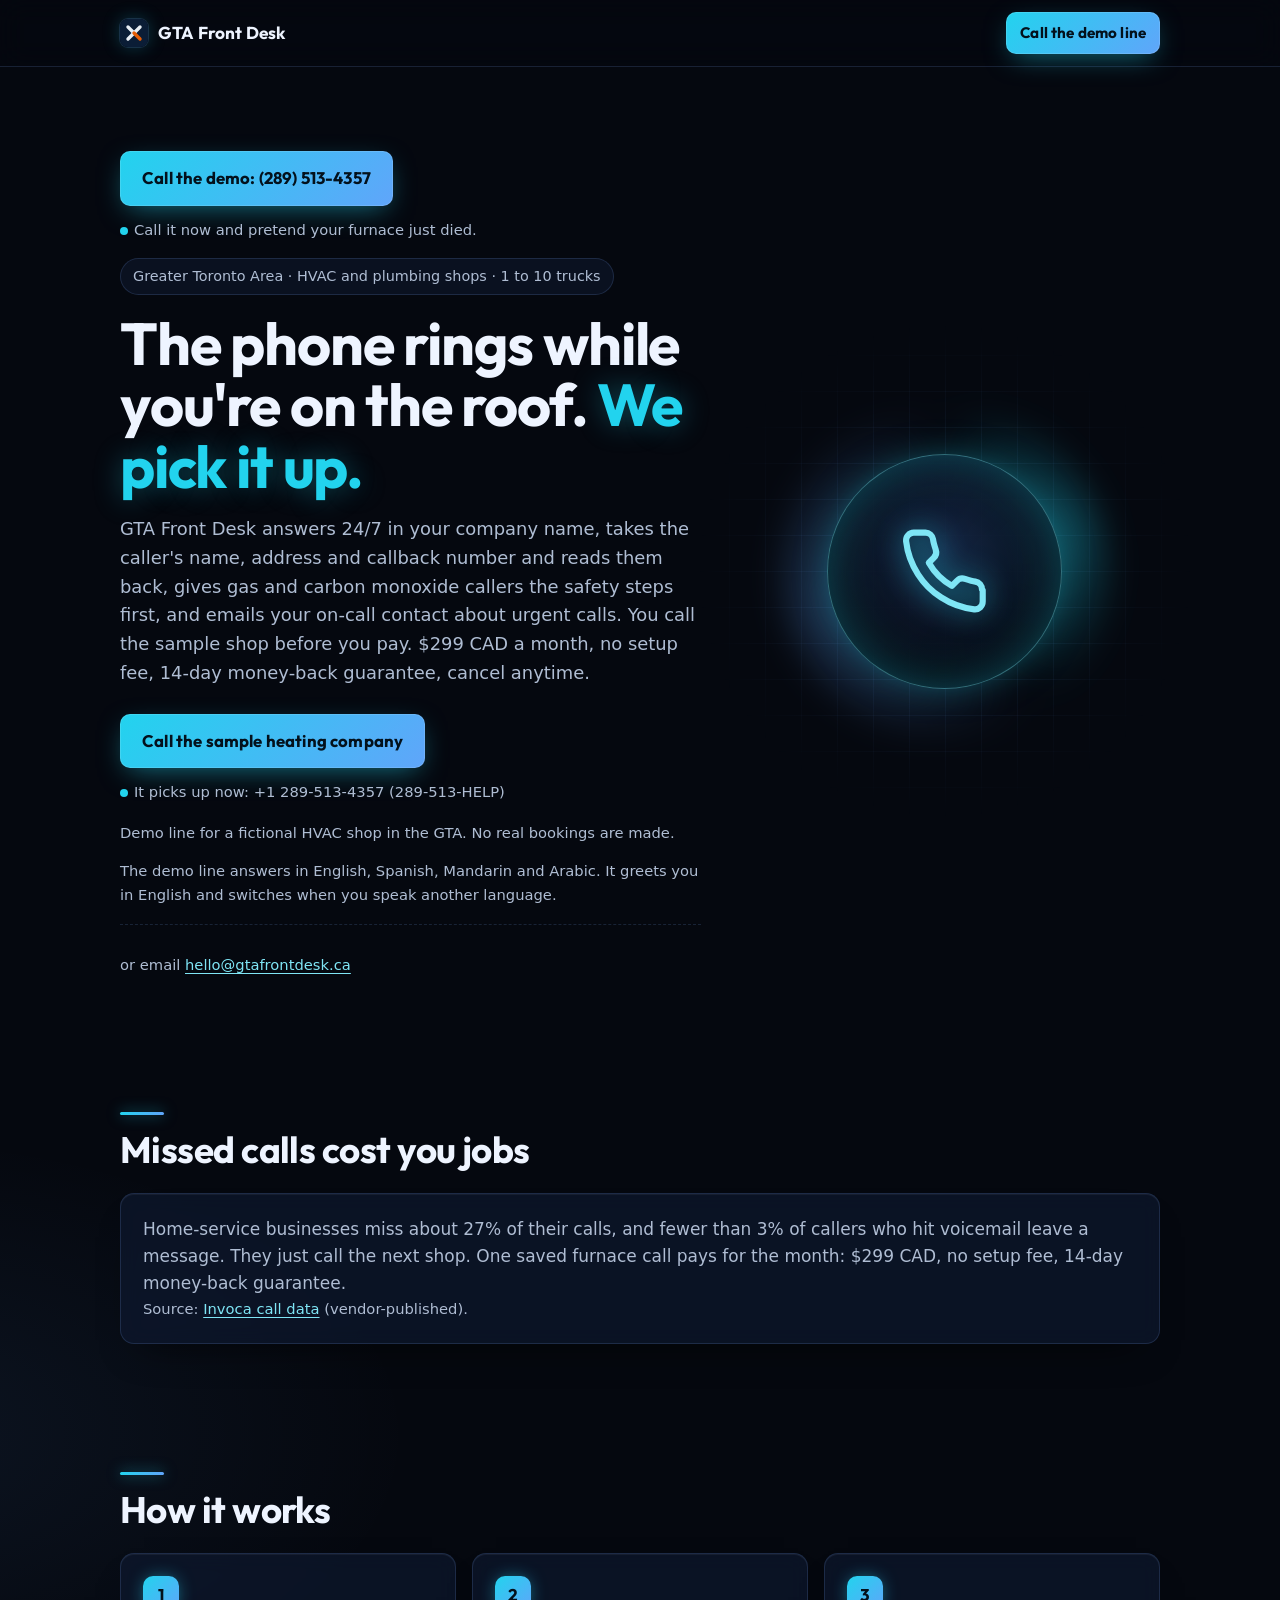
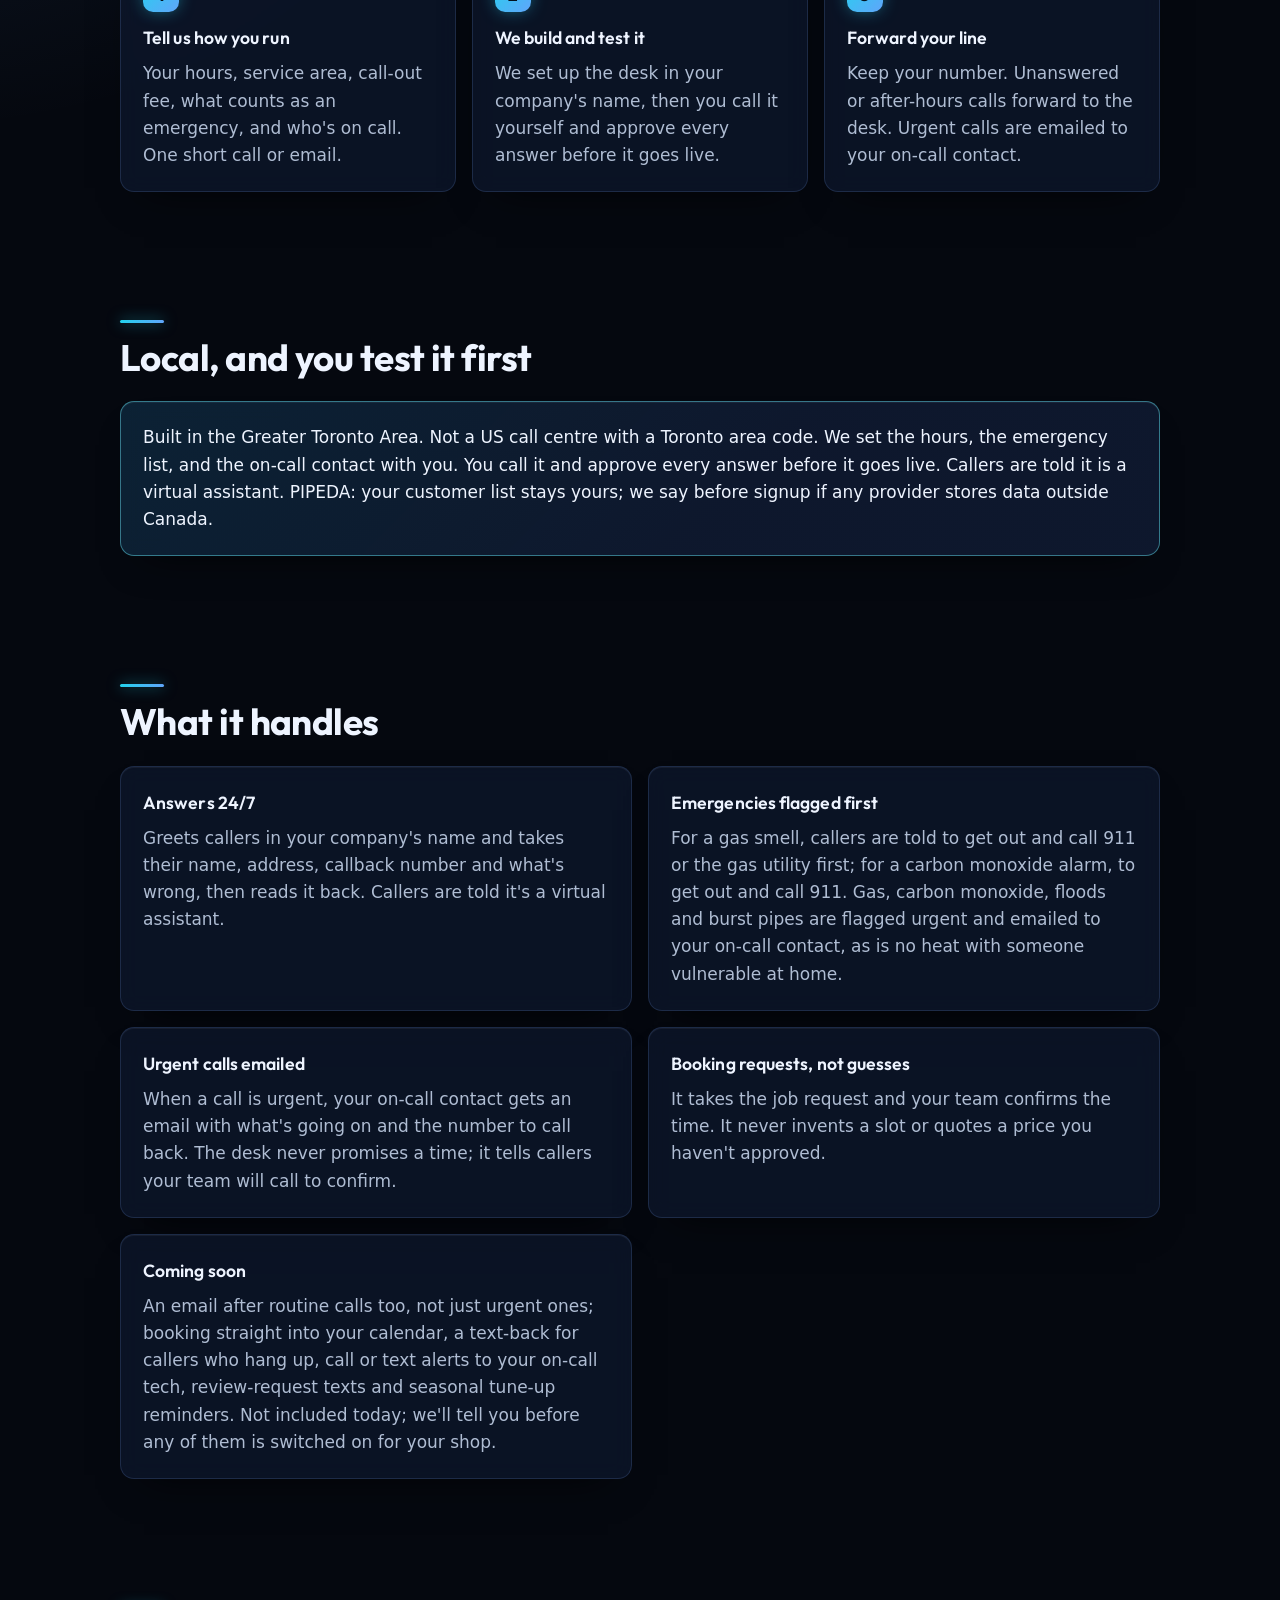
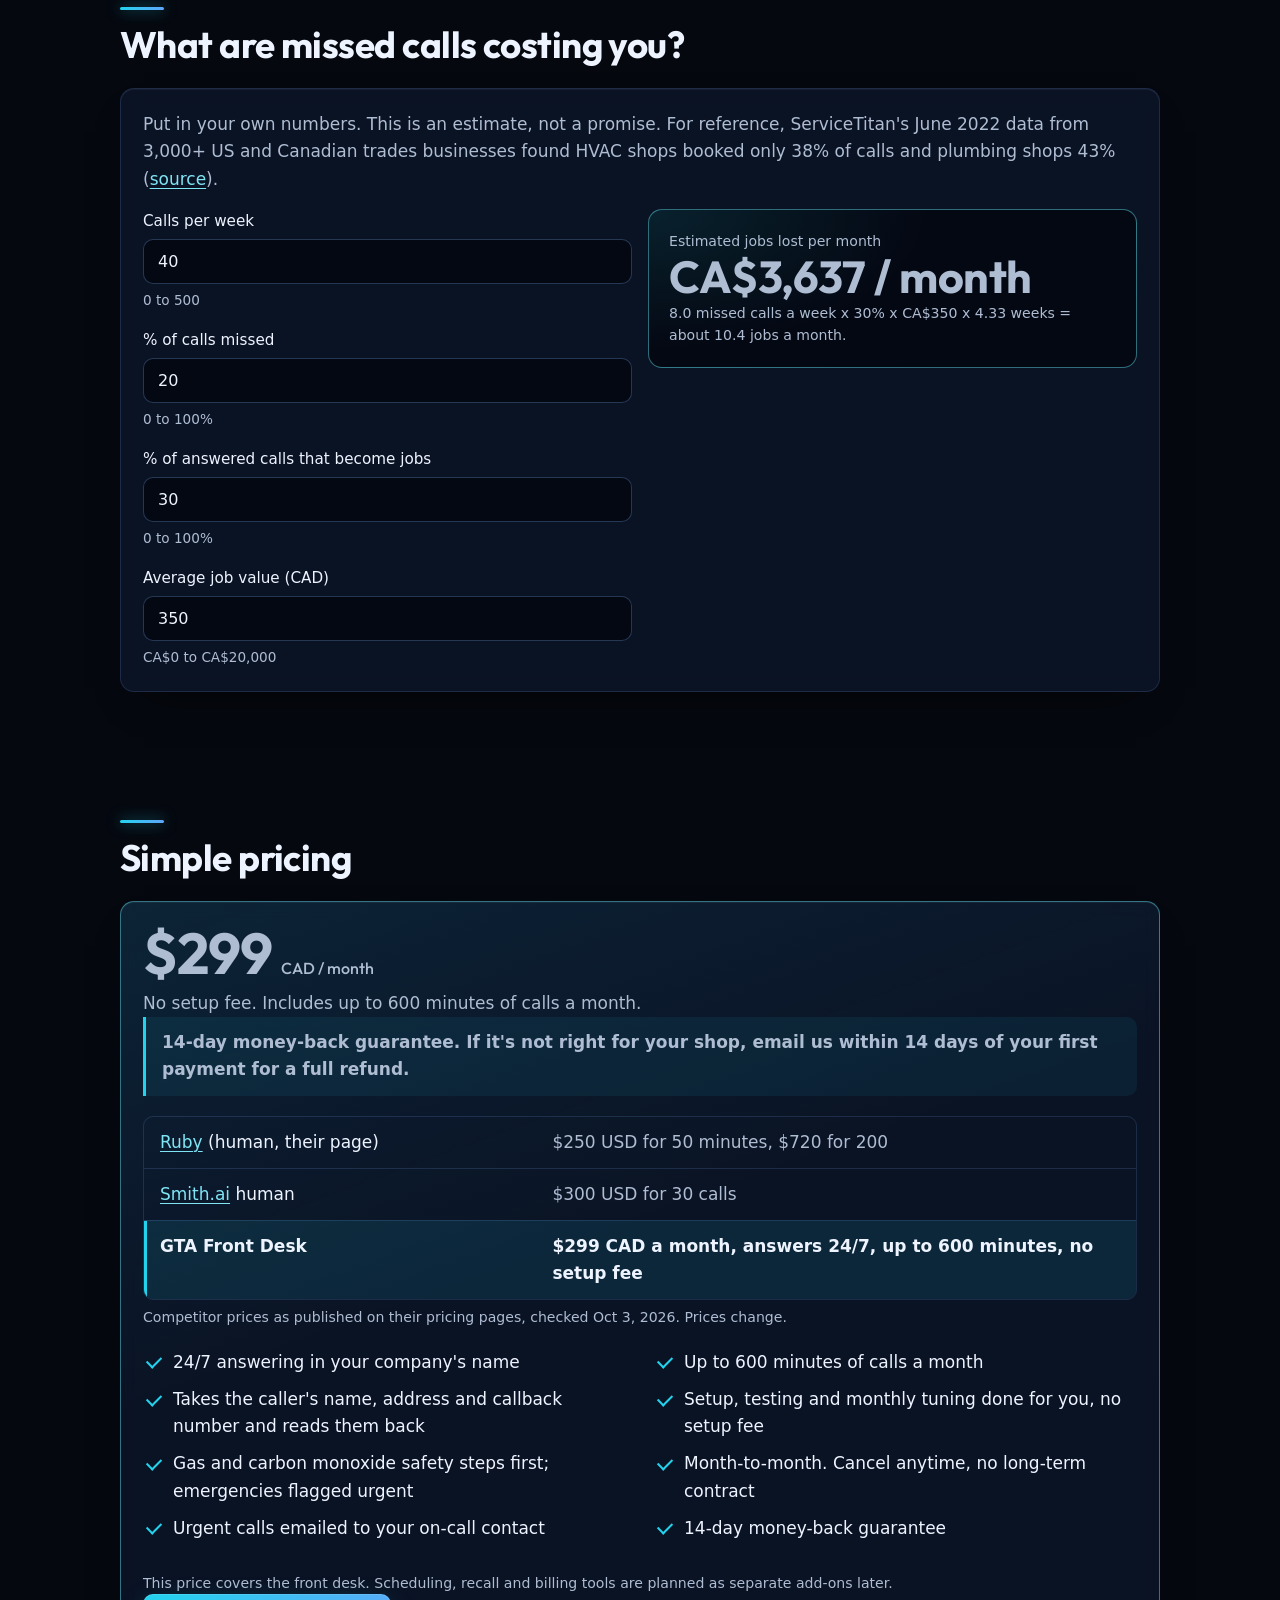
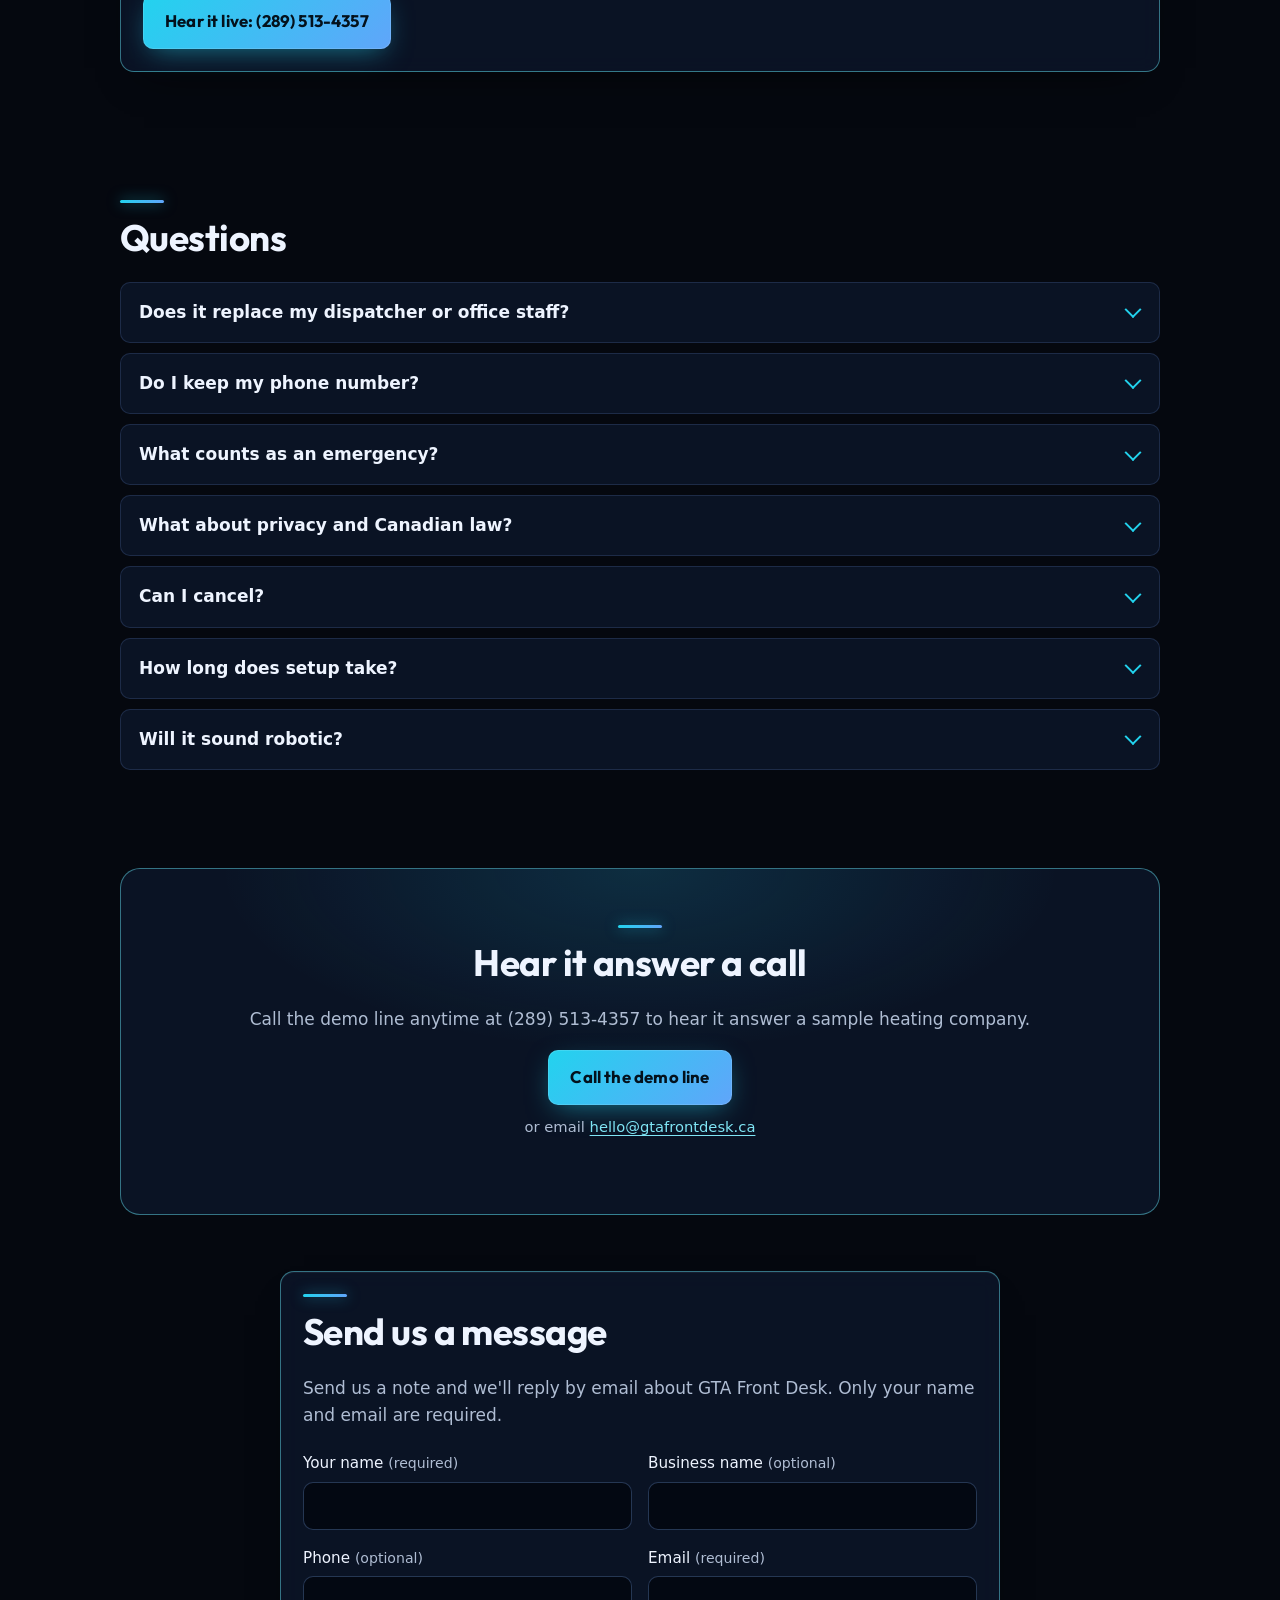
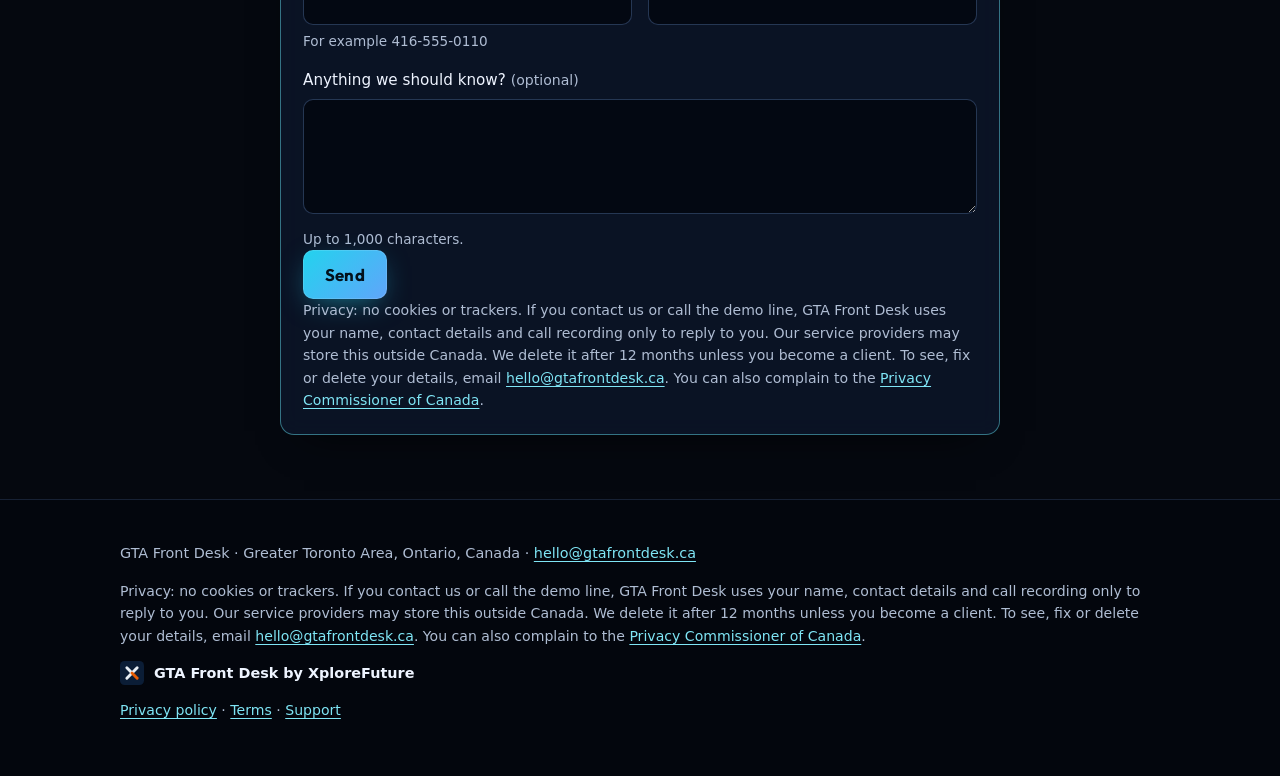
==== index.html @ e7528668 "Copy: drop per-call summary claim in terms; remove email timing wording" ====
<!DOCTYPE html>
<html lang="en-CA">
<head>
<meta charset="utf-8">
<meta name="viewport" content="width=device-width, initial-scale=1">
<title>GTA Front Desk | AI front desk for GTA HVAC &amp; plumbing</title>
<meta name="description" content="Done-for-you AI front desk for GTA HVAC and plumbing shops. Answers 24/7 in your name, gives gas/CO safety steps first, emails you urgent calls. $299 CAD/mo.">
<link rel="canonical" href="https://gtafrontdesk.ca/">
<meta name="theme-color" content="#05080F">
<meta property="og:type" content="website">
<meta property="og:url" content="https://gtafrontdesk.ca/">
<meta property="og:title" content="GTA Front Desk: the phone rings while you're on the roof. We pick it up.">
<meta property="og:description" content="AI front desk for GTA HVAC and plumbing shops. Answers 24/7, takes the caller's name, address and callback number, gas and CO safety first, urgent calls emailed to you.">
<meta property="og:image" content="https://gtafrontdesk.ca/assets/og-image.png?v=3">
<meta property="og:image:width" content="1200">
<meta property="og:image:height" content="630">
<meta property="og:image:alt" content="GTA Front Desk: 24/7 AI front desk for GTA heating, cooling and plumbing shops. Gas and CO safety first. Urgent calls emailed.">
<meta property="og:locale" content="en_CA">
<meta name="twitter:card" content="summary_large_image">
<link rel="icon" href="/favicon.ico" sizes="any">
<link rel="icon" href="assets/favicon.svg" type="image/svg+xml">
<link rel="icon" href="assets/favicon-32.png" sizes="32x32" type="image/png">
<link rel="apple-touch-icon" href="assets/apple-touch-icon.png">
<link rel="preload" href="/assets/fonts/outfit-latin-var.woff2" as="font" type="font/woff2" crossorigin>
<link rel="stylesheet" href="/assets/css/site.css">
</head>
<body>
<a class="skip" href="#main">Skip to content</a>
<header>
  <div class="wrap">
    <a class="brand" href="/"><img src="assets/favicon.svg" alt="" width="28" height="28">GTA Front Desk</a>
    <a class="btn sm" href="tel:+12895134357">Call the demo line<span class="vh">: (289) 513-4357</span></a>
  </div>
</header>
<main id="main">
  <div class="wrap">
    <section class="hero" aria-labelledby="h1">
      <div class="hero-copy">
      <p class="demo-first"><a class="btn" href="tel:+12895134357">Call the demo: (289) 513-4357</a> <span class="sub"><span class="live" aria-hidden="true"></span>Call it now and pretend your furnace just died.</span></p>
      <p class="eyebrow">Greater Toronto Area · HVAC and plumbing shops · 1 to 10 trucks</p>
      <h1 id="h1">The phone rings while you're on the roof. <em>We pick it up.</em></h1>
      <p class="lede">GTA Front Desk answers 24/7 in your company name, takes the caller's name, address and callback number and reads them back, gives gas and carbon monoxide callers the safety steps first, and emails your on-call contact about urgent calls. You call the sample shop before you pay. $299 CAD a month, no setup fee, 14-day money-back guarantee, cancel anytime.</p>
      <p><a class="btn" href="tel:+12895134357">Call the sample heating company</a> <span class="sub"><span class="live" aria-hidden="true"></span>It picks up now: +1 289-513-4357 (289-513-HELP)</span></p>
      <p class="sub">Demo line for a fictional HVAC shop in the GTA. No real bookings are made.</p>
      <p class="sub langs">The demo line answers in English, Spanish, Mandarin and Arabic. It greets you in English and switches when you speak another language.</p>
      <div class="ctarow">
        <p class="sub">or email <a href="mailto:hello@gtafrontdesk.ca">hello@gtafrontdesk.ca</a></p>
      </div>
      </div>
      <div class="hero-art">
        <div class="grid-bg"></div><div class="orb"></div><div class="ripple"></div><div class="ripple r2"></div><div class="ripple r3"></div><div class="ring"></div>
        <a class="handset-link" href="tel:+12895134357" aria-label="Call the demo line (289) 513-4357"><div class="handset"><svg aria-hidden="true" viewBox="0 0 24 24" fill="none" stroke="#7FE5F5" stroke-width="1.6" stroke-linecap="round" stroke-linejoin="round" focusable="false"><path d="M22 16.9v3a2 2 0 0 1-2.2 2 19.8 19.8 0 0 1-8.6-3.1 19.5 19.5 0 0 1-6-6A19.8 19.8 0 0 1 2.1 4.2 2 2 0 0 1 4.1 2h3a2 2 0 0 1 2 1.7c.1.9.4 1.8.7 2.7a2 2 0 0 1-.5 2.1L8 9.8a16 16 0 0 0 6 6l1.3-1.3a2 2 0 0 1 2.1-.5c.9.3 1.8.6 2.7.7a2 2 0 0 1 1.7 2z"/></svg></div></a>
      </div>
    </section>

    <section aria-labelledby="missed-h">
      <h2 id="missed-h">Missed calls cost you jobs</h2>
      <div class="card">
        <p>Home-service businesses miss about 27% of their calls, and fewer than 3% of callers who hit voicemail leave a message. They just call the next shop. One saved furnace call pays for the month: $299 CAD, no setup fee, 14-day money-back guarantee.</p>
        <p class="sub">Source: <a href="https://www.invoca.com/blog/how-much-missed-sales-calls-cost-home-services-businesses" rel="noopener">Invoca call data</a> (vendor-published).</p>
      </div>
    </section>

    <section aria-labelledby="how">
      <h2 id="how">How it works</h2>
      <div class="grid g3">
        <div class="card"><span class="step" aria-hidden="true">1</span><h3>Tell us how you run</h3><p>Your hours, service area, call-out fee, what counts as an emergency, and who's on call. One short call or email.</p></div>
        <div class="card"><span class="step" aria-hidden="true">2</span><h3>We build and test it</h3><p>We set up the desk in your company's name, then you call it yourself and approve every answer before it goes live.</p></div>
        <div class="card"><span class="step" aria-hidden="true">3</span><h3>Forward your line</h3><p>Keep your number. Unanswered or after-hours calls forward to the desk. Urgent calls are emailed to your on-call contact.</p></div>
      </div>
    </section>

    <section aria-labelledby="founder">
      <h2 id="founder">Local, and you test it first</h2>
      <div class="card founder">
        <p>Built in the Greater Toronto Area. Not a US call centre with a Toronto area code. We set the hours, the emergency list, and the on-call contact with you. You call it and approve every answer before it goes live. Callers are told it is a virtual assistant. PIPEDA: your customer list stays yours; we say before signup if any provider stores data outside Canada.</p>
      </div>
    </section>

    <section aria-labelledby="what">
      <h2 id="what">What it handles</h2>
      <div class="grid g2">
        <div class="card"><h3>Answers 24/7</h3><p>Greets callers in your company's name and takes their name, address, callback number and what's wrong, then reads it back. Callers are told it's a virtual assistant.</p></div>
        <div class="card"><h3>Emergencies flagged first</h3><p>For a gas smell, callers are told to get out and call 911 or the gas utility first; for a carbon monoxide alarm, to get out and call 911. Gas, carbon monoxide, floods and burst pipes are flagged urgent and emailed to your on-call contact, as is no heat with someone vulnerable at home.</p></div>
        <div class="card"><h3>Urgent calls emailed</h3><p>When a call is urgent, your on-call contact gets an email with what's going on and the number to call back. The desk never promises a time; it tells callers your team will call to confirm.</p></div>
        <div class="card"><h3>Booking requests, not guesses</h3><p>It takes the job request and your team confirms the time. It never invents a slot or quotes a price you haven't approved.</p></div>
        <div class="card"><h3>Coming soon</h3><p>An email after routine calls too, not just urgent ones; booking straight into your calendar, a text-back for callers who hang up, call or text alerts to your on-call tech, review-request texts and seasonal tune-up reminders. Not included today; we'll tell you before any of them is switched on for your shop.</p></div>
      </div>
    </section>

    <section aria-labelledby="calc">
      <h2 id="calc">What are missed calls costing you?</h2>
      <div class="card calc">
        <p>Put in your own numbers. This is an estimate, not a promise. For reference, ServiceTitan's June 2022 data from 3,000+ US and Canadian trades businesses found HVAC shops booked only 38% of calls and plumbing shops 43% (<a href="https://www.servicetitan.com/blog/data-call-booking-rates">source</a>).</p>
        <div class="grid g2">
          <div>
            <label for="calls">Calls per week</label><input id="calls" type="number" inputmode="numeric" min="0" max="500" value="40" aria-describedby="calls-hint calls-warn"><p class="hint" id="calls-hint">0 to 500</p><p class="warn" id="calls-warn" aria-live="polite"></p>
            <label for="missed">% of calls missed</label><input id="missed" type="number" inputmode="numeric" min="0" max="100" value="20" aria-describedby="missed-hint missed-warn"><p class="hint" id="missed-hint">0 to 100%</p><p class="warn" id="missed-warn" aria-live="polite"></p>
            <label for="close">% of answered calls that become jobs</label><input id="close" type="number" inputmode="numeric" min="0" max="100" value="30" aria-describedby="close-hint close-warn"><p class="hint" id="close-hint">0 to 100%</p><p class="warn" id="close-warn" aria-live="polite"></p>
            <label for="job">Average job value (CAD)</label><input id="job" type="number" inputmode="numeric" min="0" max="20000" value="350" aria-describedby="job-hint job-warn"><p class="hint" id="job-hint">CA$0 to CA$20,000</p><p class="warn" id="job-warn" aria-live="polite"></p>
          </div>
          <div class="result" aria-live="polite">
            <p class="fine" style="margin-top:0">Estimated jobs lost per month</p>
            <p class="out" id="lost">CA$3,637 / month</p>
            <p class="fine" id="detail">8.0 missed calls a week x 30% x CA$350 x 4.33 weeks = about 10.4 jobs a month.</p>
          </div>
        </div>
      </div>
    </section>

    <section aria-labelledby="pricing">
      <h2 id="pricing">Simple pricing</h2>
      <div class="card pricing-card">
        <p class="price">$299 <small>CAD / month</small></p>
        <p style="color:var(--muted);margin-top:8px">No setup fee. Includes up to 600 minutes of calls a month.</p>
        <p class="refund">14-day money-back guarantee. If it's not right for your shop, email us within 14 days of your first payment for a full refund.</p>
        <div class="strip" role="table" aria-label="Price compared with human answering services">
          <div role="row"><span role="cell"><a href="https://www.ruby.com/plans-and-pricing/">Ruby</a> (human, their page)</span><span role="cell">$250 USD for 50 minutes, $720 for 200</span></div>
          <div role="row"><span role="cell"><a href="https://smith.ai/pricing/receptionists">Smith.ai</a> human</span><span role="cell">$300 USD for 30 calls</span></div>
          <div role="row" class="us"><span role="cell">GTA Front Desk</span><span role="cell">$299 CAD a month, answers 24/7, up to 600 minutes, no setup fee</span></div>
        </div>
        <p class="fine">Competitor prices as published on their pricing pages, checked Oct 3, 2026. Prices change.</p>
        <ul class="ticks">
          <li>24/7 answering in your company's name</li>
          <li>Takes the caller's name, address and callback number and reads them back</li>
          <li>Gas and carbon monoxide safety steps first; emergencies flagged urgent</li>
          <li>Urgent calls emailed to your on-call contact</li>
          <li>Up to 600 minutes of calls a month</li>
          <li>Setup, testing and monthly tuning done for you, no setup fee</li>
          <li>Month-to-month. Cancel anytime, no long-term contract</li>
          <li>14-day money-back guarantee</li>
        </ul>
        <p class="fine">This price covers the front desk. Scheduling, recall and billing tools are planned as separate add-ons later.</p>
        <a class="btn" href="tel:+12895134357">Hear it live: (289) 513-4357</a>
      </div>
    </section>

    <section aria-labelledby="faq">
      <h2 id="faq">Questions</h2>
      <details><summary>Does it replace my dispatcher or office staff?</summary><p>No. It covers after-hours, overflow and the calls nobody gets to. You choose which calls it takes.</p></details>
      <details><summary>Do I keep my phone number?</summary><p>Yes. You set your line to forward unanswered or after-hours calls to the desk. Turn forwarding off any time.</p></details>
      <details><summary>What counts as an emergency?</summary><p>You set the list. The default is a gas smell, a carbon monoxide alarm, active leaks or flooding, burst pipes, and no heat when someone vulnerable is at home. Those are flagged urgent and emailed to your on-call contact. None of them is treated as routine.</p></details>
      <details><summary>What about privacy and Canadian law?</summary><p>We handle caller information under Canada's private-sector privacy law (PIPEDA) and only use it to serve your customers. Callers are told they're speaking with a virtual assistant and that calls may be recorded. Your customer list stays yours. We never sell it or use it for other shops. Some of the software we use may store data outside Canada; we'll tell you which providers before you sign up. If text features are added for your shop later, they will follow Canada's anti-spam law (CASL), including opt-outs.</p></details>
      <details><summary>Can I cancel?</summary><p>Yes. It's month-to-month with no long-term contract. Email us to cancel. If it's not right for you, email us within 14 days of your first payment for a full refund. The full terms are in the short service agreement you see before paying.</p></details>
      <details><summary>How long does setup take?</summary><p>Usually a few business days after we have your hours, service area and on-call contacts. You test it before it goes live.</p></details>
      <details><summary>Will it sound robotic?</summary><p>Judge for yourself. The demo is a live call to a sample heating company, so you hear exactly what your customers would hear.</p></details>
    </section>

    <section class="cta" id="contact" aria-labelledby="ctah">
      <h2 id="ctah">Hear it answer a call</h2>
      <p>Call the demo line anytime at (289) 513-4357 to hear it answer a sample heating company.</p>
      <a class="btn" href="tel:+12895134357">Call the demo line<span class="vh">: (289) 513-4357</span></a>
      <p class="sub">or email <a href="mailto:hello@gtafrontdesk.ca">hello@gtafrontdesk.ca</a></p>
    </section>

    <section id="callback" class="cb" aria-labelledby="cbh">
      <div class="card cb-card">
        <h2 id="cbh">Send us a message</h2>
        <p>Send us a note and we'll reply by email about GTA Front Desk. Only your name and email are required.</p>
        <form id="cb-form" class="form" action="https://api.web3forms.com/submit" method="POST" accept-charset="UTF-8">
          <input type="hidden" name="access_key" value="7133a660-2dbb-4c3d-83a0-81c0b7436d09">
          <input type="hidden" name="subject" value="New website lead - GTA Front Desk">
          <input type="hidden" name="from_name" value="gtafrontdesk.ca">
          <input type="hidden" name="redirect" value="https://gtafrontdesk.ca/thanks.html">
          <div class="hp" aria-hidden="true"><label for="cb-botcheck">Leave this box unchecked</label><input type="checkbox" id="cb-botcheck" name="botcheck" tabindex="-1" autocomplete="off"></div>
          <div class="grid g2">
            <div>
              <label for="cb-name">Your name <span class="req">(required)</span></label>
              <input id="cb-name" name="name" type="text" required maxlength="80" autocomplete="name" aria-describedby="cb-name-err">
              <p class="warn" id="cb-name-err"></p>
            </div>
            <div>
              <label for="cb-business">Business name <span class="opt">(optional)</span></label>
              <input id="cb-business" name="business" type="text" maxlength="120" autocomplete="organization" aria-describedby="cb-business-err">
              <p class="warn" id="cb-business-err"></p>
            </div>
            <div>
              <label for="cb-phone">Phone <span class="opt">(optional)</span></label>
              <input id="cb-phone" name="phone" type="tel" maxlength="20" autocomplete="tel" inputmode="tel" pattern=" *(\+?1[ .\-]?)?(\([2-9][0-9]{2}\)|[2-9][0-9]{2})[ .\-]?[2-9][0-9]{2}[ .\-]?[0-9]{4} *" title="A 10-digit Canadian or US number, for example 416-555-0110" aria-describedby="cb-phone-hint cb-phone-err">
              <p class="hint" id="cb-phone-hint">For example 416-555-0110</p>
              <p class="warn" id="cb-phone-err"></p>
            </div>
            <div>
              <label for="cb-email">Email <span class="req">(required)</span></label>
              <input id="cb-email" name="email" type="email" required maxlength="120" autocomplete="email" aria-describedby="cb-email-err">
              <p class="warn" id="cb-email-err"></p>
            </div>
          </div>
          <label for="cb-message">Anything we should know? <span class="opt">(optional)</span></label>
          <textarea id="cb-message" name="message" rows="4" maxlength="1000" aria-describedby="cb-message-hint cb-message-err"></textarea>
          <p class="hint" id="cb-message-hint">Up to 1,000 characters.</p>
          <p class="warn" id="cb-message-err"></p>
          <p class="cb-actions"><button class="btn" type="submit" id="cb-submit">Send</button></p>
          <p class="fine cb-privacy">Privacy: no cookies or trackers. If you contact us or call the demo line, GTA Front Desk uses your name, contact details and call recording only to reply to you. Our service providers may store this outside Canada. We delete it after 12 months unless you become a client. To see, fix or delete your details, email <a href="mailto:hello@gtafrontdesk.ca">hello@gtafrontdesk.ca</a>. You can also complain to the <a href="https://www.priv.gc.ca" target="_blank" rel="noopener">Privacy Commissioner of Canada</a>.</p>
          <div class="cb-status" id="cb-status" role="status" aria-live="polite"></div>
        </form>
      </div>
    </section>
  </div>
</main>
<footer>
  <div class="wrap">
    <p>GTA Front Desk · Greater Toronto Area, Ontario, Canada · <a href="mailto:hello@gtafrontdesk.ca">hello@gtafrontdesk.ca</a></p>
    <p class="fine privacy">Privacy: no cookies or trackers. If you contact us or call the demo line, GTA Front Desk uses your name, contact details and call recording only to reply to you. Our service providers may store this outside Canada. We delete it after 12 months unless you become a client. To see, fix or delete your details, email <a href="mailto:hello@gtafrontdesk.ca">hello@gtafrontdesk.ca</a>. You can also complain to the <a href="https://www.priv.gc.ca" target="_blank" rel="noopener">Privacy Commissioner of Canada</a>.</p>
    <div class="by"><svg aria-hidden="true" focusable="false" xmlns="http://www.w3.org/2000/svg" width="512" height="512" viewBox="0 0 512 512"><rect width="512" height="512" rx="96" fill="#0B1D36"/><g stroke-width="62" stroke-linecap="round"><line x1="256" y1="256" x2="146" y2="146" stroke="#E8EEF4"/><line x1="256" y1="256" x2="366" y2="146" stroke="#E8EEF4"/><line x1="256" y1="256" x2="146" y2="366" stroke="#E8EEF4"/><line x1="256" y1="256" x2="366" y2="366" stroke="#E85D04"/></g></svg><span>GTA Front Desk by XploreFuture</span></div>
    <p class="fine"><a href="/privacy">Privacy policy</a> &middot; <a href="/terms">Terms</a> &middot; <a href="/support">Support</a></p>
  </div>
</footer>
<script src="assets/js/calc.js" defer></script>
<script src="assets/js/fx.js" defer></script>
<script src="assets/js/lead.js" defer></script>
</body>
</html>
---- assets/css/site.css ----
/* GTA Front Desk - dark "futuristic" theme. Plain CSS, no framework. Mobile-first.
   Contrast: every text colour below was checked against the rendered backgrounds (see staging report). */
@font-face{font-family:"Outfit";src:url("/assets/fonts/outfit-latin-var.woff2") format("woff2");font-weight:500 700;font-style:normal;font-display:swap}
:root{
  --bg:#05080F;--bg2:#08101F;--glass:rgba(16,27,50,.62);--glass2:rgba(22,38,70,.7);
  --stroke:rgba(125,175,255,.16);--stroke2:rgba(103,232,249,.45);
  --ink:#EEF4FF;--muted:#AFBDD3;--cyan:#22D3EE;--blue:#60A5FA;--link:#7FE5F5;--onaccent:#03111C;--warn:#FFB4A8;
  --r:14px;--r-sm:10px;
  --head:"Outfit",ui-sans-serif,system-ui,-apple-system,"Segoe UI",Roboto,"Helvetica Neue",Arial,sans-serif;
  --body:ui-sans-serif,system-ui,-apple-system,"Segoe UI",Roboto,"Helvetica Neue",Arial,sans-serif;
}
*{box-sizing:border-box}
html{scroll-behavior:smooth;scroll-padding-top:80px;background:var(--bg)}
body{margin:0;font-family:var(--body);background:var(--bg);color:var(--ink);line-height:1.6;font-size:17px;-webkit-font-smoothing:antialiased;
  background-image:radial-gradient(1200px 600px at 85% -10%,rgba(34,211,238,.10),transparent 60%),radial-gradient(900px 500px at -10% 20%,rgba(96,165,250,.08),transparent 60%);background-repeat:no-repeat}
::selection{background:rgba(34,211,238,.35);color:#fff}
a{color:var(--link);text-underline-offset:3px;text-decoration-thickness:1px}
a:hover{text-decoration-thickness:2px}
a:focus-visible,.btn:focus-visible,input:focus-visible,textarea:focus-visible,summary:focus-visible{outline:3px solid var(--ink);outline-offset:3px;border-radius:6px}
.vh{position:absolute!important;width:1px;height:1px;padding:0;margin:-1px;overflow:hidden;clip:rect(0 0 0 0);clip-path:inset(50%);white-space:nowrap;border:0}
.skip{position:absolute;left:-999px}.skip:focus{left:12px;top:12px;background:var(--ink);color:var(--bg);padding:8px 12px;z-index:50;border-radius:8px}
.wrap{max-width:1080px;margin:0 auto;padding:0 20px}
h1,h2,h3,.brand,.price,.out,.btn,.step{font-family:var(--head)}

/* header */
header{position:sticky;top:0;z-index:20;background:rgba(5,8,15,.72);backdrop-filter:blur(14px) saturate(140%);-webkit-backdrop-filter:blur(14px) saturate(140%);border-bottom:1px solid var(--stroke)}
header .wrap{display:flex;justify-content:space-between;align-items:center;gap:12px;padding-top:12px;padding-bottom:12px}
.brand{display:inline-flex;align-items:center;gap:10px;font-weight:700;font-size:1.08rem;letter-spacing:.01em;color:var(--ink);text-decoration:none}
.brand img{width:28px;height:28px;border-radius:8px;box-shadow:0 0 0 1px var(--stroke),0 0 18px rgba(34,211,238,.25)}

/* buttons */
.btn{display:inline-flex;align-items:center;justify-content:center;gap:8px;background:linear-gradient(135deg,var(--cyan),var(--blue));color:var(--onaccent);text-decoration:none;font-weight:700;padding:14px 22px;border-radius:var(--r-sm);font-size:1.05rem;letter-spacing:.01em;
  box-shadow:0 0 0 1px rgba(255,255,255,.12) inset,0 8px 28px -8px rgba(34,211,238,.55);transition:transform .18s ease,box-shadow .18s ease,filter .18s ease}
.btn:hover{transform:translateY(-1px);box-shadow:0 0 0 1px rgba(255,255,255,.2) inset,0 12px 34px -8px rgba(34,211,238,.75);filter:brightness(1.04)}
.btn:active{transform:translateY(0)}
.btn.sm{padding:9px 14px;font-size:.95rem}
.btn.ghost{background:transparent;color:var(--ink);box-shadow:inset 0 0 0 1px var(--stroke2)}
.btn.ghost:hover{background:rgba(34,211,238,.08)}

/* hero */
.hero{position:relative;padding:56px 0 36px;display:grid;gap:28px;align-items:center}
.hero-copy{position:relative;z-index:1}
.eyebrow{display:inline-block;color:var(--muted);font-size:.9rem;margin:0 0 18px;padding:6px 12px;border:1px solid var(--stroke);border-radius:999px;background:rgba(16,27,50,.5)}
h1{font-size:clamp(2.2rem,6.4vw,3.7rem);line-height:1.04;margin:0 0 18px;letter-spacing:-.02em;font-weight:700}
h1 em{font-style:normal;color:var(--cyan);text-shadow:0 0 28px rgba(34,211,238,.35)}
.lede{color:var(--muted);font-size:1.12rem;max-width:40rem;margin:0 0 26px}
.sub{color:var(--muted);font-size:.92rem;margin-top:10px}
.hero .sub{display:block}
.hero p .sub{display:block;margin-top:12px}
.ctarow{margin-top:18px;padding-top:18px;border-top:1px dashed var(--stroke)}
.hero-art{position:relative;display:none;aspect-ratio:1/1;max-width:420px;width:100%;justify-self:center}
@media(min-width:900px){.hero{grid-template-columns:1.35fr 1fr;padding:84px 0 56px}.hero-art{display:block}}

/* hero accent: CSS-only ring + ripples, decorative */
.orb{position:absolute;inset:12%;border-radius:50%;background:conic-gradient(from 0deg,rgba(34,211,238,.0),rgba(34,211,238,.55),rgba(96,165,250,.0) 40%,rgba(96,165,250,.45) 70%,rgba(34,211,238,.0));filter:blur(18px);opacity:.55;animation:spin 18s linear infinite}
.ring{position:absolute;inset:22%;border-radius:50%;border:1px solid var(--stroke2);background:radial-gradient(circle at 50% 40%,rgba(22,38,70,.9),rgba(5,8,15,.95) 70%);box-shadow:0 0 60px -10px rgba(34,211,238,.45) inset,0 0 40px -12px rgba(34,211,238,.6)}
.ripple{position:absolute;inset:22%;border-radius:50%;border:1px solid rgba(34,211,238,.5);animation:ripple 3.6s cubic-bezier(.2,.6,.3,1) infinite;opacity:0}
.ripple.r2{animation-delay:1.2s}.ripple.r3{animation-delay:2.4s}
.handset{position:absolute;inset:0;display:grid;place-items:center}
.handset svg{width:22%;height:22%;filter:drop-shadow(0 0 14px rgba(34,211,238,.7))}
/* hero handset: tap-to-call (ring area is the hit target; svg sized to match original 22% of hero-art) */
.handset-link{position:absolute;inset:22%;z-index:2;display:block;border-radius:50%;cursor:pointer;transition:transform .2s ease,filter .2s ease;-webkit-tap-highlight-color:transparent}
.handset-link .handset svg{width:39.2857%;height:39.2857%;transition:filter .2s ease}
.handset-link:hover,.handset-link:focus-visible{transform:scale(1.05)}
.handset-link:hover .handset svg,.handset-link:focus-visible .handset svg{filter:drop-shadow(0 0 22px rgba(127,229,245,.95))}
.handset-link:focus{outline:none}a.handset-link:focus-visible{outline:none;border-radius:50%;box-shadow:0 0 0 3px #05080F,0 0 0 5px #7FE5F5}
@media (prefers-reduced-motion:reduce){.handset-link,.handset-link .handset svg{transition:none}}
.grid-bg{position:absolute;inset:-10%;background-image:linear-gradient(rgba(125,175,255,.07) 1px,transparent 1px),linear-gradient(90deg,rgba(125,175,255,.07) 1px,transparent 1px);background-size:36px 36px;-webkit-mask-image:radial-gradient(circle at 50% 50%,#000 30%,transparent 70%);mask-image:radial-gradient(circle at 50% 50%,#000 30%,transparent 70%)}
@keyframes spin{to{transform:rotate(360deg)}}
@keyframes ripple{0%{transform:scale(1);opacity:.7}100%{transform:scale(1.55);opacity:0}}
.live{display:inline-block;width:8px;height:8px;border-radius:50%;background:var(--cyan);box-shadow:0 0 0 0 rgba(34,211,238,.6);animation:pulse 2s infinite;vertical-align:middle;margin-right:6px}
@keyframes pulse{0%{box-shadow:0 0 0 0 rgba(34,211,238,.55)}70%{box-shadow:0 0 0 8px rgba(34,211,238,0)}100%{box-shadow:0 0 0 0 rgba(34,211,238,0)}}

/* sections */
section{padding:44px 0}
@media(min-width:900px){section{padding:64px 0}}
h2{font-size:clamp(1.6rem,4.2vw,2.3rem);margin:0 0 22px;line-height:1.15;letter-spacing:-.015em;font-weight:700}
h2::before{content:"";display:block;width:44px;height:3px;border-radius:3px;margin-bottom:14px;background:linear-gradient(90deg,var(--cyan),var(--blue));box-shadow:0 0 14px rgba(34,211,238,.6)}
h3{font-size:1.1rem;margin:0 0 8px;font-weight:600;letter-spacing:.005em}
.grid{display:grid;gap:16px}
@media(min-width:700px){.g2{grid-template-columns:1fr 1fr}.g3{grid-template-columns:repeat(3,1fr)}}

/* glass cards */
.card{position:relative;background:var(--glass);border:1px solid var(--stroke);border-radius:var(--r);padding:22px;backdrop-filter:blur(10px);-webkit-backdrop-filter:blur(10px);
  box-shadow:0 1px 0 rgba(255,255,255,.05) inset,0 20px 40px -24px rgba(0,0,0,.8);transition:border-color .25s ease,transform .25s ease,box-shadow .25s ease}
.card p{margin:0;color:var(--muted)}
.grid .card:hover{border-color:var(--stroke2);transform:translateY(-2px);box-shadow:0 1px 0 rgba(255,255,255,.06) inset,0 0 0 1px rgba(34,211,238,.12),0 24px 48px -24px rgba(34,211,238,.35)}
.step{display:inline-flex;align-items:center;justify-content:center;width:36px;height:36px;border-radius:10px;background:linear-gradient(135deg,var(--cyan),var(--blue));color:var(--onaccent);font-weight:700;margin-bottom:12px;box-shadow:0 0 18px -4px rgba(34,211,238,.7)}
.founder{border-color:var(--stroke2);background:linear-gradient(135deg,rgba(34,211,238,.08),rgba(96,165,250,.04) 60%),var(--glass)}
.founder p{color:var(--ink)}

/* calculator */
.calc label{display:block;font-size:.95rem;margin:16px 0 6px;color:var(--ink);font-weight:500}
.calc input{width:100%;padding:12px 14px;border-radius:var(--r-sm);border:1px solid rgba(125,175,255,.28);background:rgba(3,7,14,.8);color:var(--ink);font-size:1rem;font-family:var(--body);transition:border-color .2s,box-shadow .2s}
.calc input:hover{border-color:rgba(125,175,255,.45)}
.calc input:focus{border-color:var(--cyan);box-shadow:0 0 0 4px rgba(34,211,238,.18)}
.calc input[aria-invalid=true]{border-color:var(--warn)}
.calc .hint{font-size:.85rem;color:var(--muted);margin:6px 0 0}
.calc .warn{font-size:.88rem;color:var(--warn);margin:4px 0 0}
.calc .warn:empty{display:none}
.result{border-radius:var(--r);padding:20px;background:radial-gradient(400px 200px at 0% 0%,rgba(34,211,238,.12),transparent 70%),rgba(3,7,14,.7);border:1px solid var(--stroke2);align-self:start;margin-top:16px}
.out{font-size:clamp(2rem,5.5vw,2.8rem);font-weight:700;color:var(--cyan);margin:6px 0;line-height:1.1;letter-spacing:-.01em}

/* pricing */
.price{font-size:clamp(2.6rem,8vw,3.6rem);font-weight:700;margin:0;line-height:1;letter-spacing:-.02em}
.price small{font-size:1rem;font-weight:500;color:var(--muted);letter-spacing:0}
.pricing-card{border-color:var(--stroke2);background:linear-gradient(160deg,rgba(34,211,238,.09),rgba(5,8,15,0) 45%),var(--glass)}
.refund{margin:16px 0 0;padding:12px 16px;border-left:3px solid var(--cyan);background:rgba(34,211,238,.07);border-radius:0 var(--r-sm) var(--r-sm) 0;color:var(--ink);font-weight:600}
.strip{margin:20px 0 6px;border:1px solid var(--stroke);border-radius:var(--r-sm);overflow:hidden}
.strip div{display:grid;grid-template-columns:1fr;gap:2px;padding:12px 16px;border-top:1px solid var(--stroke)}
.strip div:first-child{border-top:0}
.strip span:last-child{color:var(--muted)}
.strip .us{background:rgba(34,211,238,.10);box-shadow:inset 3px 0 0 var(--cyan)}
.strip .us span{color:var(--ink);font-weight:700}
@media(min-width:700px){.strip div{grid-template-columns:2fr 3fr;gap:14px}}
ul.ticks{list-style:none;padding:0;margin:20px 0}
@media(min-width:700px){ul.ticks{columns:2;column-gap:28px}}
ul.ticks li{padding-left:30px;position:relative;margin:0 0 10px;break-inside:avoid}
ul.ticks li::before{content:"";position:absolute;left:4px;top:.45em;width:12px;height:7px;border-left:2px solid var(--cyan);border-bottom:2px solid var(--cyan);transform:rotate(-45deg)}

/* faq */
details{background:var(--glass);border:1px solid var(--stroke);border-radius:var(--r-sm);padding:0;margin:10px 0;transition:border-color .2s}
details[open],details:hover{border-color:var(--stroke2)}
summary{cursor:pointer;font-weight:600;padding:16px 48px 16px 18px;list-style:none;position:relative}
summary::-webkit-details-marker{display:none}
summary::after{content:"";position:absolute;right:20px;top:50%;width:10px;height:10px;border-right:2px solid var(--cyan);border-bottom:2px solid var(--cyan);transform:translateY(-70%) rotate(45deg);transition:transform .2s ease}
details[open] summary::after{transform:translateY(-30%) rotate(-135deg)}
details p{color:var(--muted);margin:0;padding:0 18px 16px}

/* cta + footer */
.cta{text-align:center;padding:56px 24px 60px;margin:24px 0 56px;border:1px solid var(--stroke2);border-radius:20px;background:radial-gradient(600px 260px at 50% 0%,rgba(34,211,238,.14),transparent 70%),var(--glass)}
.cta h2::before{margin-left:auto;margin-right:auto}
.cta p{color:var(--muted)}
.fine{color:var(--muted);font-size:.88rem}
footer{border-top:1px solid var(--stroke);padding:28px 0 40px;color:var(--muted);font-size:.9rem;background:rgba(3,6,12,.6)}
.by{display:flex;align-items:center;gap:10px;margin-top:14px;color:var(--ink);font-weight:600}
.by svg{width:24px;height:24px;flex:none}

/* callback form (Web3Forms). Works without JS (native required/pattern/maxlength); lead.js adds inline errors + fetch */
.cb{padding-top:0}
.cb-card{max-width:720px;margin:0 auto;border-color:var(--stroke2)}
.cb-card>p{margin:0 0 6px}
.form label{display:block;font-size:.95rem;margin:16px 0 6px;color:var(--ink);font-weight:500}
.form .req,.form .opt{color:var(--muted);font-weight:400;font-size:.88rem}
.form input:not([type=hidden]):not([type=checkbox]),.form textarea{width:100%;padding:12px 14px;border-radius:var(--r-sm);border:1px solid rgba(125,175,255,.28);background:rgba(3,7,14,.8);color:var(--ink);font-size:1rem;font-family:var(--body);line-height:1.4;transition:border-color .2s,box-shadow .2s}
.form textarea{resize:vertical;min-height:110px}
.form input:hover,.form textarea:hover{border-color:rgba(125,175,255,.45)}
.form input:focus,.form textarea:focus{border-color:var(--cyan);box-shadow:0 0 0 4px rgba(34,211,238,.18)}
.form [aria-invalid=true]{border-color:var(--warn)!important}
.form .grid{gap:0 16px}
.form .hint{font-size:.85rem;color:var(--muted);margin:6px 0 0}
.form .warn{font-size:.88rem;color:var(--warn);margin:4px 0 0}
.form .warn:empty{display:none}
.cb-actions{margin:22px 0 0}
button.btn{border:0;cursor:pointer;font-family:var(--head)}
button.btn[disabled]{cursor:progress;opacity:.75;transform:none}
.cb-privacy{margin:10px 0 0}
.cb-status:empty{display:none}
.cb-status{margin-top:16px;padding:12px 16px;border-radius:var(--r-sm);border:1px solid var(--stroke2);background:rgba(3,7,14,.8);color:var(--ink)}
.cb-status p{margin:0;color:var(--ink)}
.cb-status.err{border-color:var(--warn)}
.hp{position:absolute!important;left:-9999px;top:auto;width:1px;height:1px;overflow:hidden}

/* 404 */
.nf{padding:88px 0 96px;text-align:center}
.nf .code{font-family:var(--head);font-size:clamp(5rem,18vw,9rem);font-weight:700;line-height:1;margin:0;color:var(--cyan);text-shadow:0 0 50px rgba(34,211,238,.4);letter-spacing:-.03em}
.nf h1{font-size:clamp(1.8rem,5vw,2.6rem);margin:10px 0 12px}
.nf .lede{margin:0 auto 26px}
.nf .code.ok{font-size:clamp(3.4rem,13vw,6rem)}
.nf .btn{margin:4px}

/* scroll reveal: only when JS is running and motion is allowed (content is visible otherwise) */
@media(prefers-reduced-motion:no-preference){
  .js .reveal{opacity:0;transform:translateY(18px);transition:opacity .7s ease,transform .7s cubic-bezier(.2,.7,.2,1)}
  .js .reveal.in{opacity:1;transform:none}
  /* anchor targets (h2 with id, #contact) fade only, so a #jump lands exactly below the sticky header */
  .js h2.reveal,.js .reveal[id],.js .cb-card.reveal{transform:none}
}
@media(prefers-reduced-motion:reduce){
  html{scroll-behavior:auto}
  *,*::before,*::after{animation:none!important;transition:none!important}
  .ripple{display:none}
}
@media print{.js .reveal{opacity:1!important;transform:none!important}header{position:static}}

.demo-first{margin:0 0 1rem}
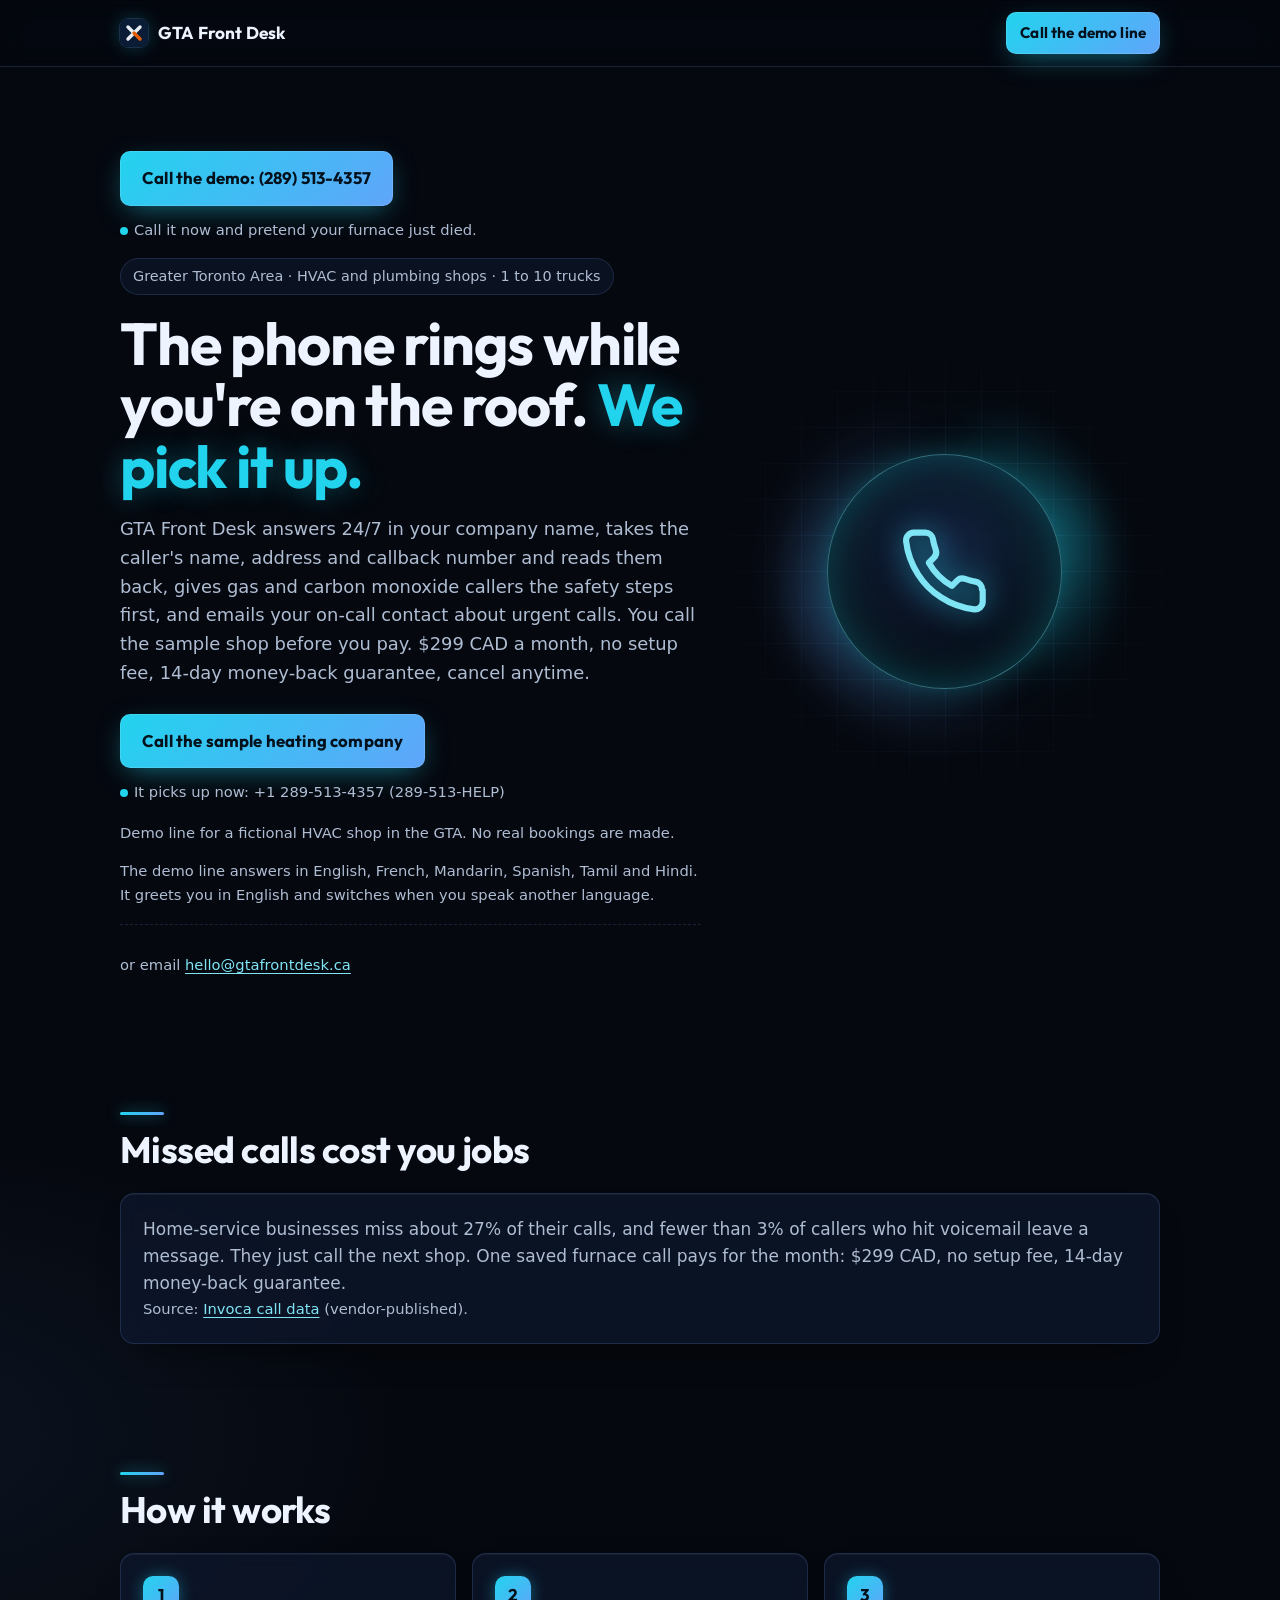
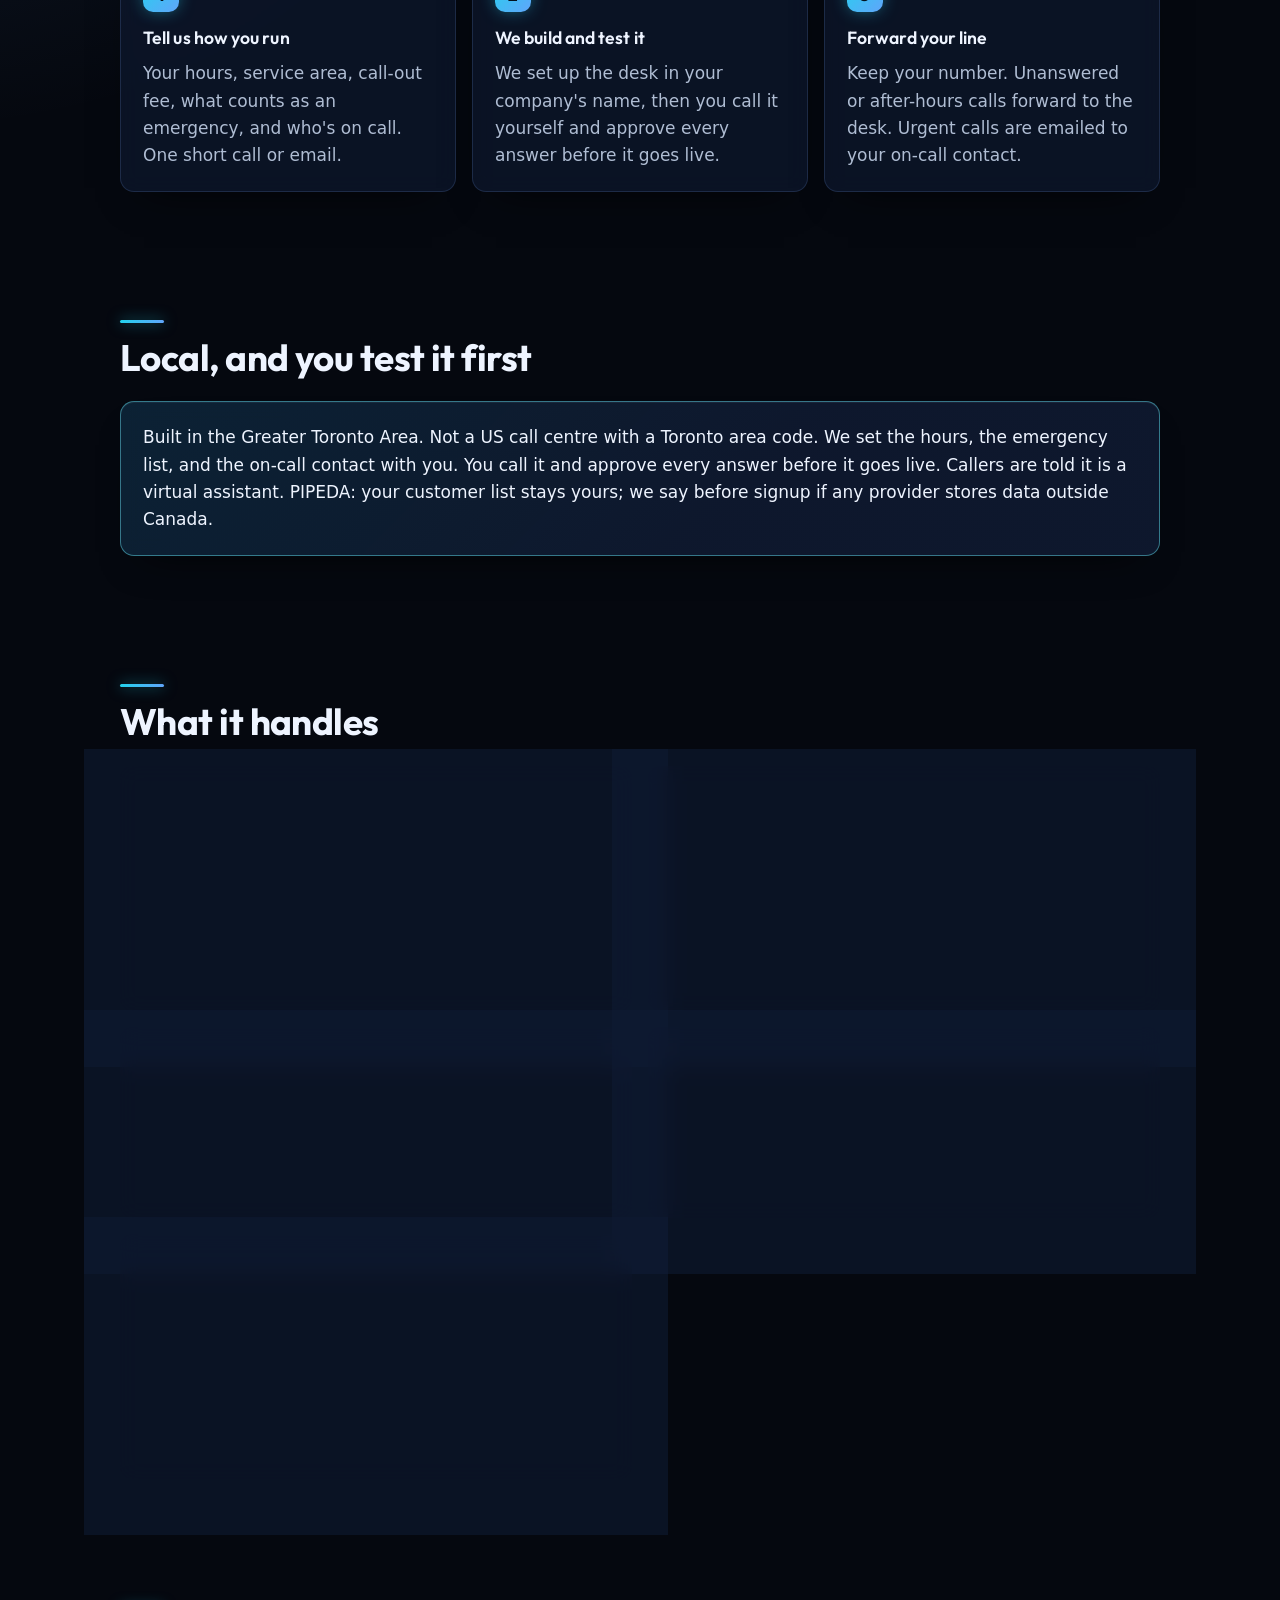
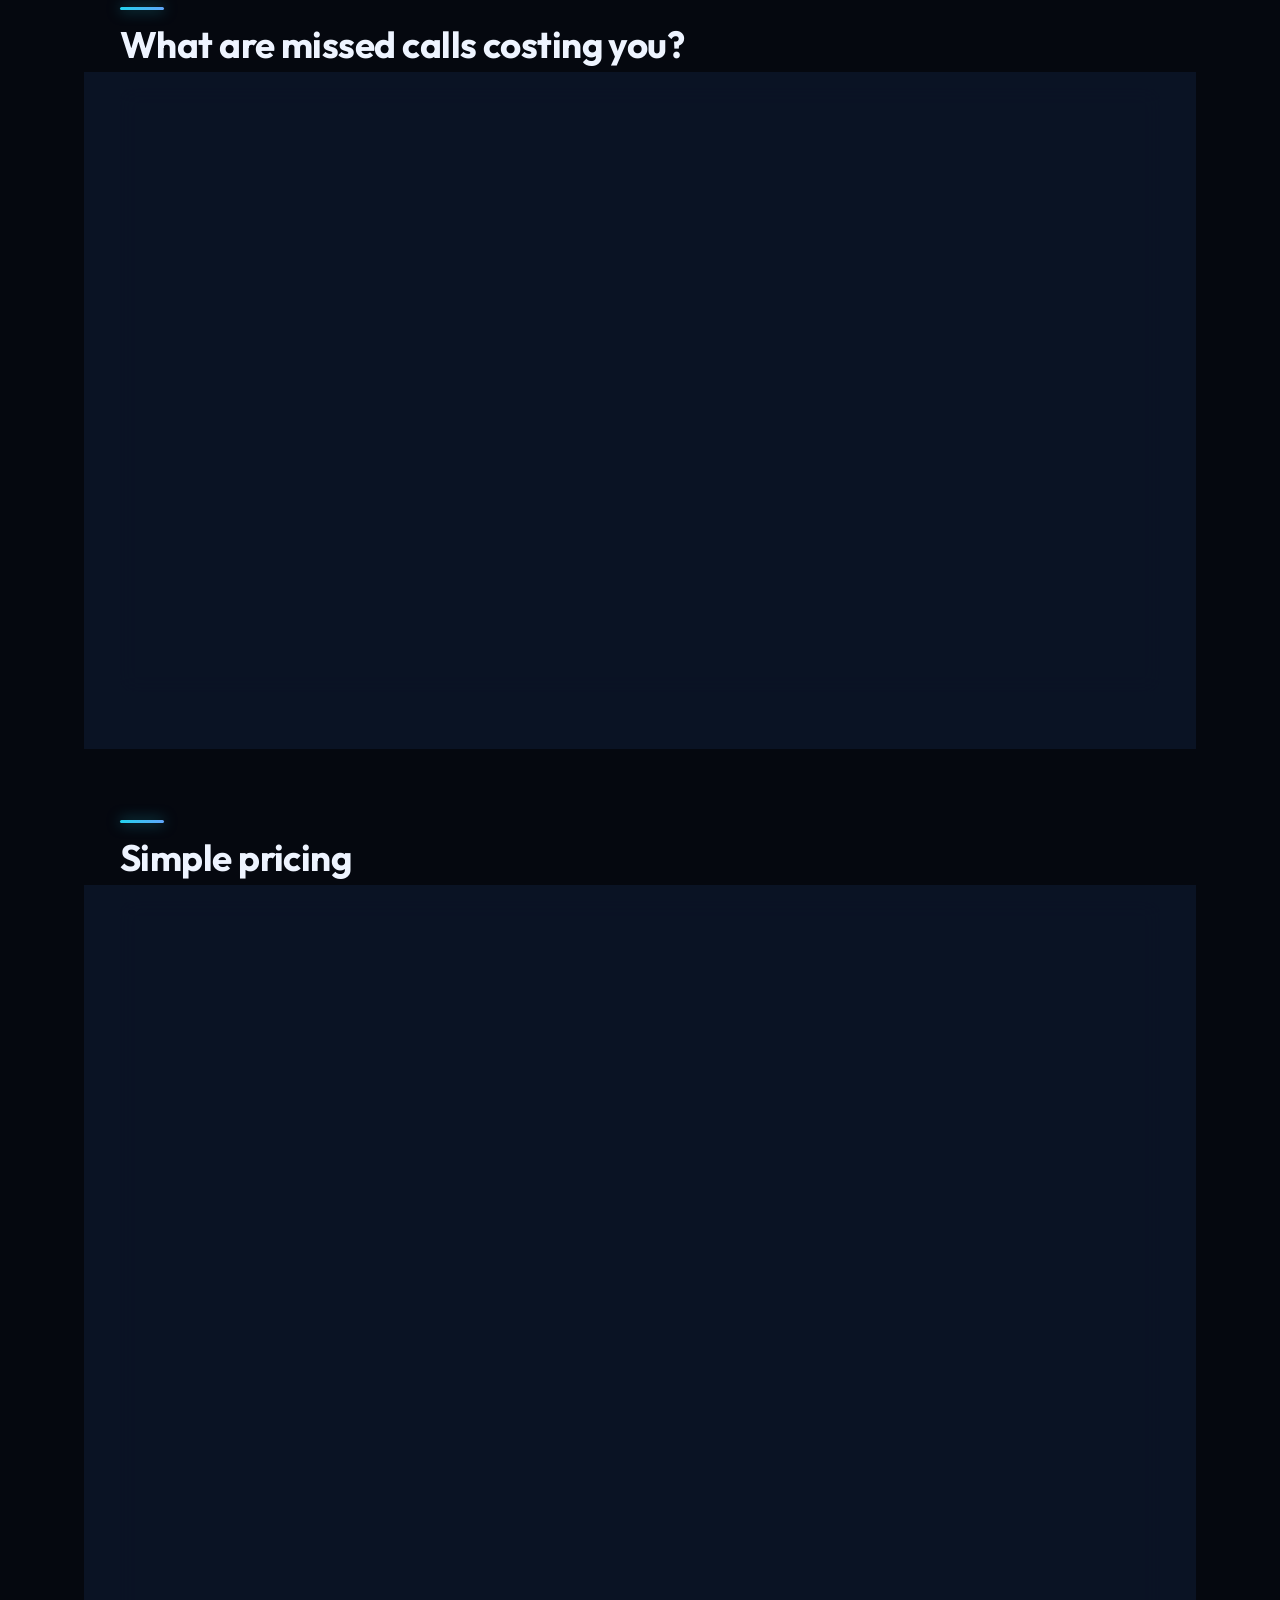
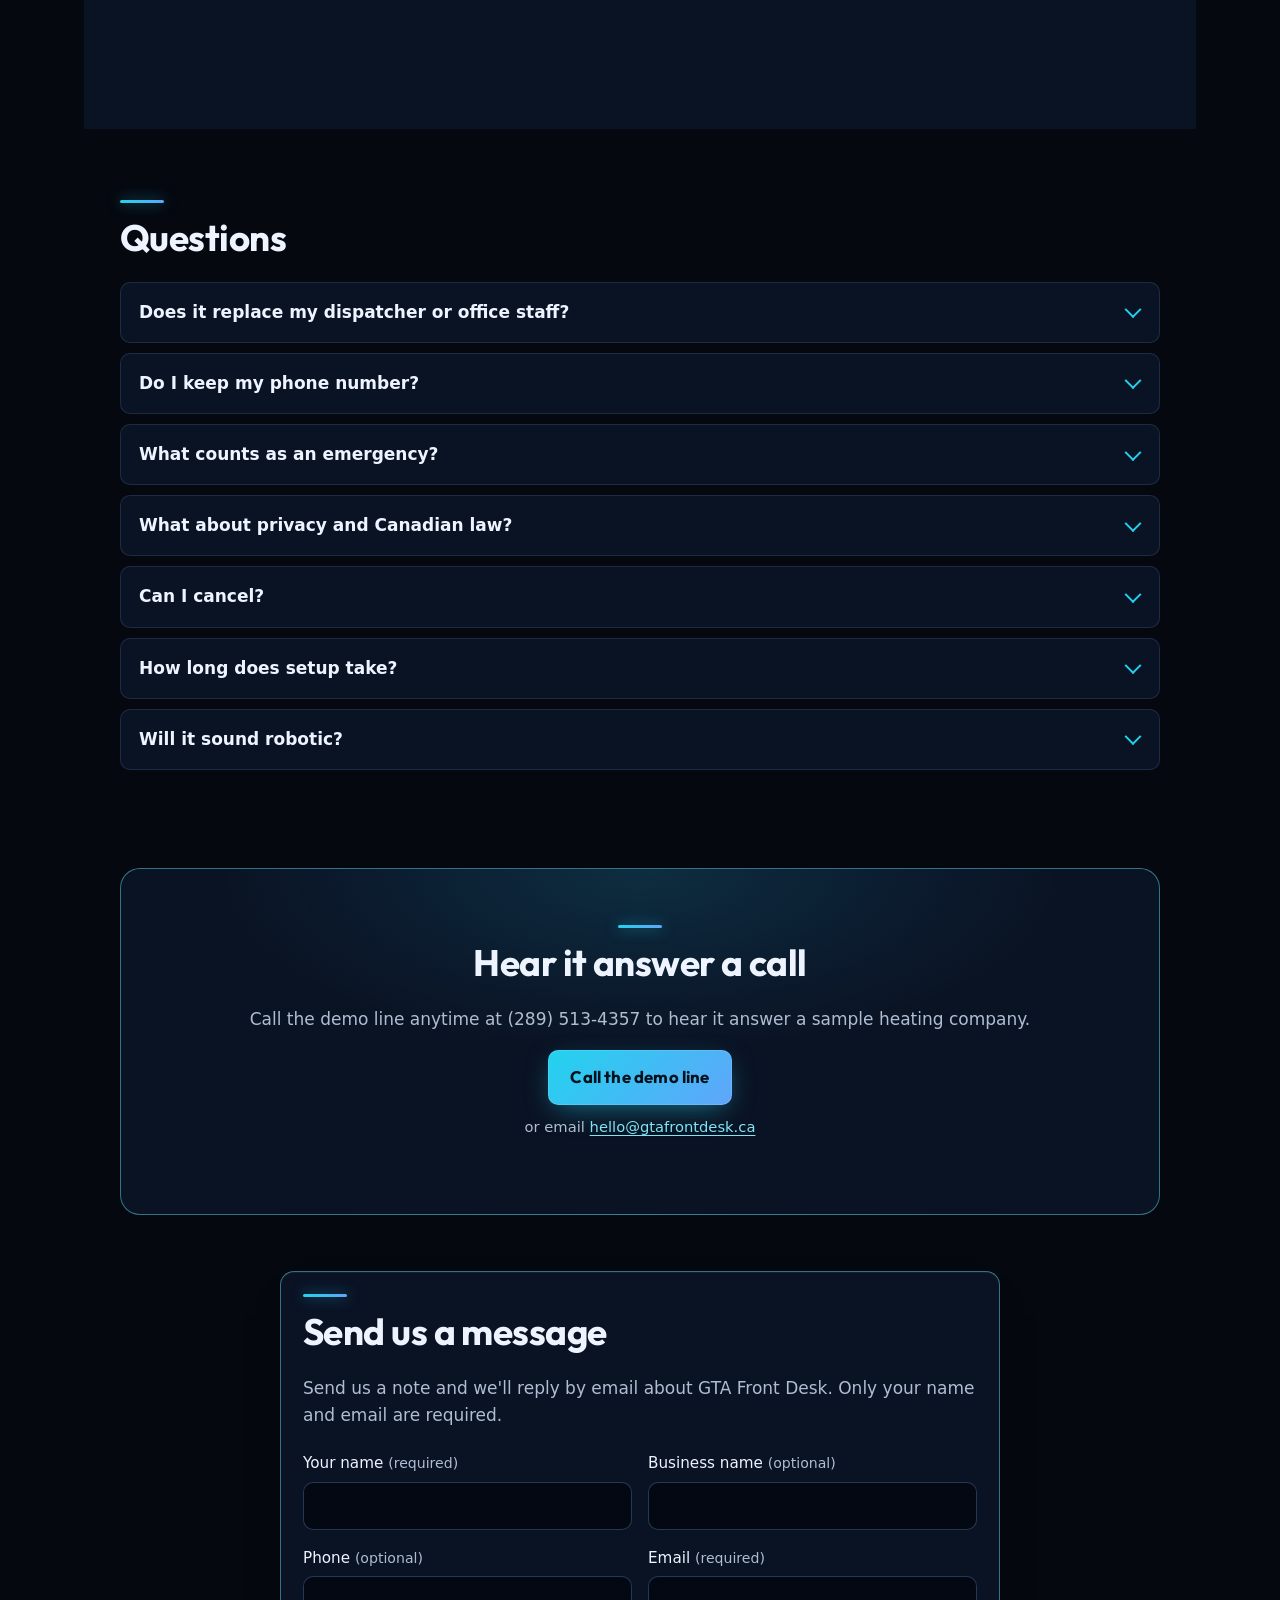
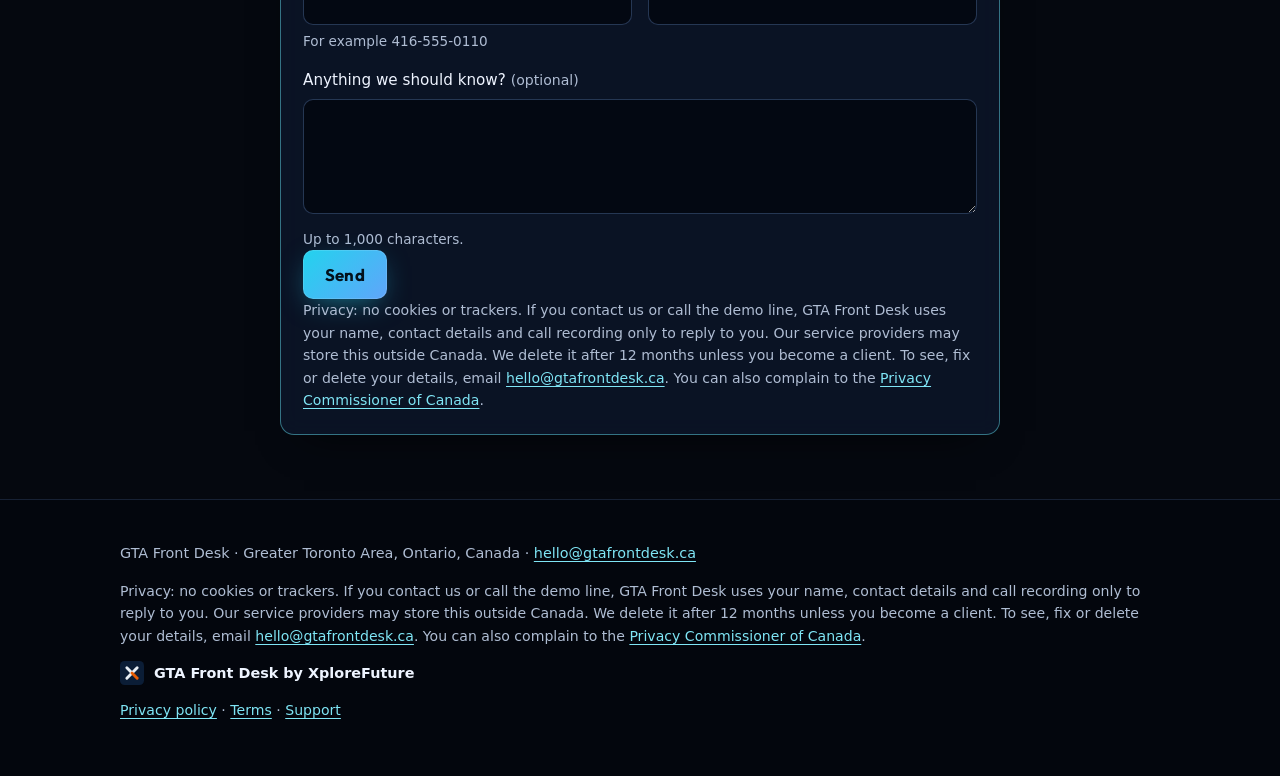
==== commit c75c245c: "Hero: demo line languages v2 (EN/FR/ZH/ES/TA/HI, Heckler PASS after language-fix bind)" ====
--- a/index.html
+++ b/index.html
@@ -42,7 +42,7 @@
       <p class="lede">GTA Front Desk answers 24/7 in your company name, takes the caller's name, address and callback number and reads them back, gives gas and carbon monoxide callers the safety steps first, and emails your on-call contact about urgent calls. You call the sample shop before you pay. $299 CAD a month, no setup fee, 14-day money-back guarantee, cancel anytime.</p>
       <p><a class="btn" href="tel:+12895134357">Call the sample heating company</a> <span class="sub"><span class="live" aria-hidden="true"></span>It picks up now: +1 289-513-4357 (289-513-HELP)</span></p>
       <p class="sub">Demo line for a fictional HVAC shop in the GTA. No real bookings are made.</p>
-      <p class="sub langs">The demo line answers in English, Spanish, Mandarin and Arabic. It greets you in English and switches when you speak another language.</p>
+      <p class="sub langs">The demo line answers in English, French, Mandarin, Spanish, Tamil and Hindi. It greets you in English and switches when you speak another language.</p>
       <div class="ctarow">
         <p class="sub">or email <a href="mailto:hello@gtafrontdesk.ca">hello@gtafrontdesk.ca</a></p>
       </div>
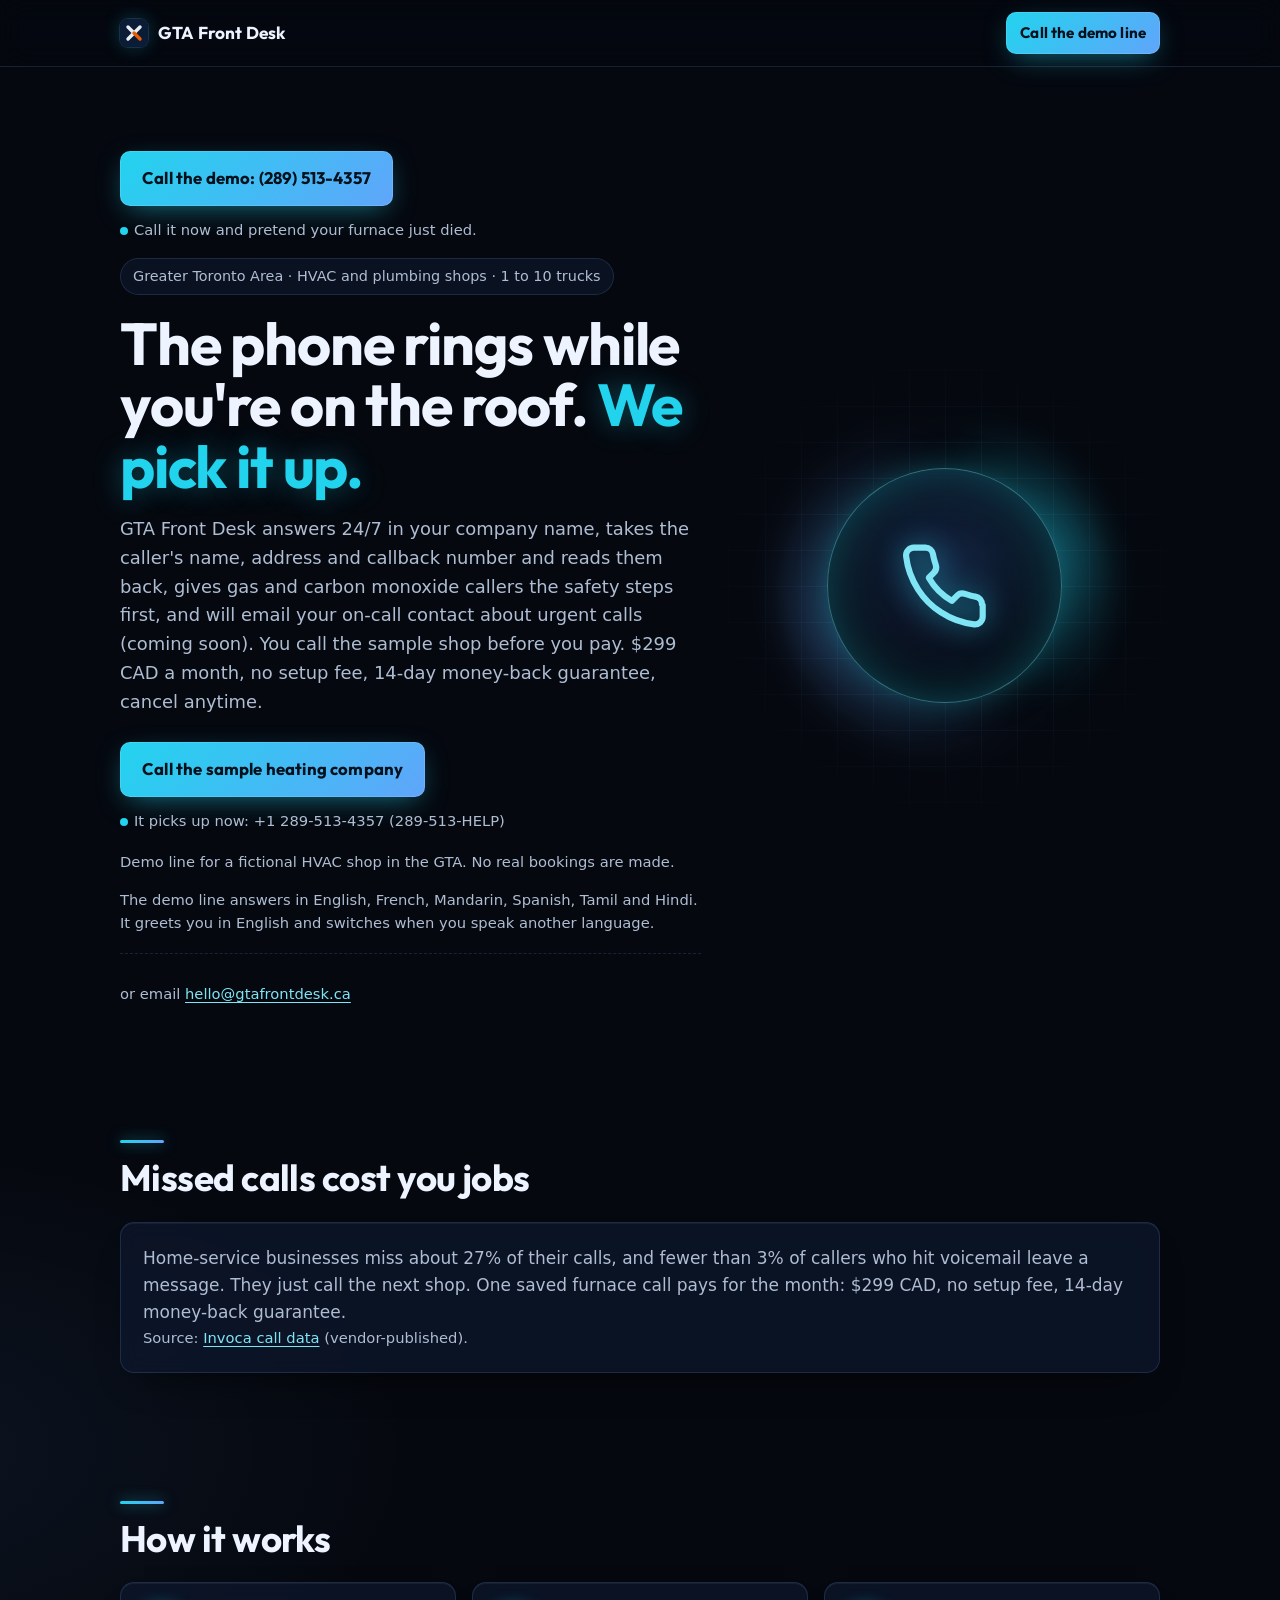
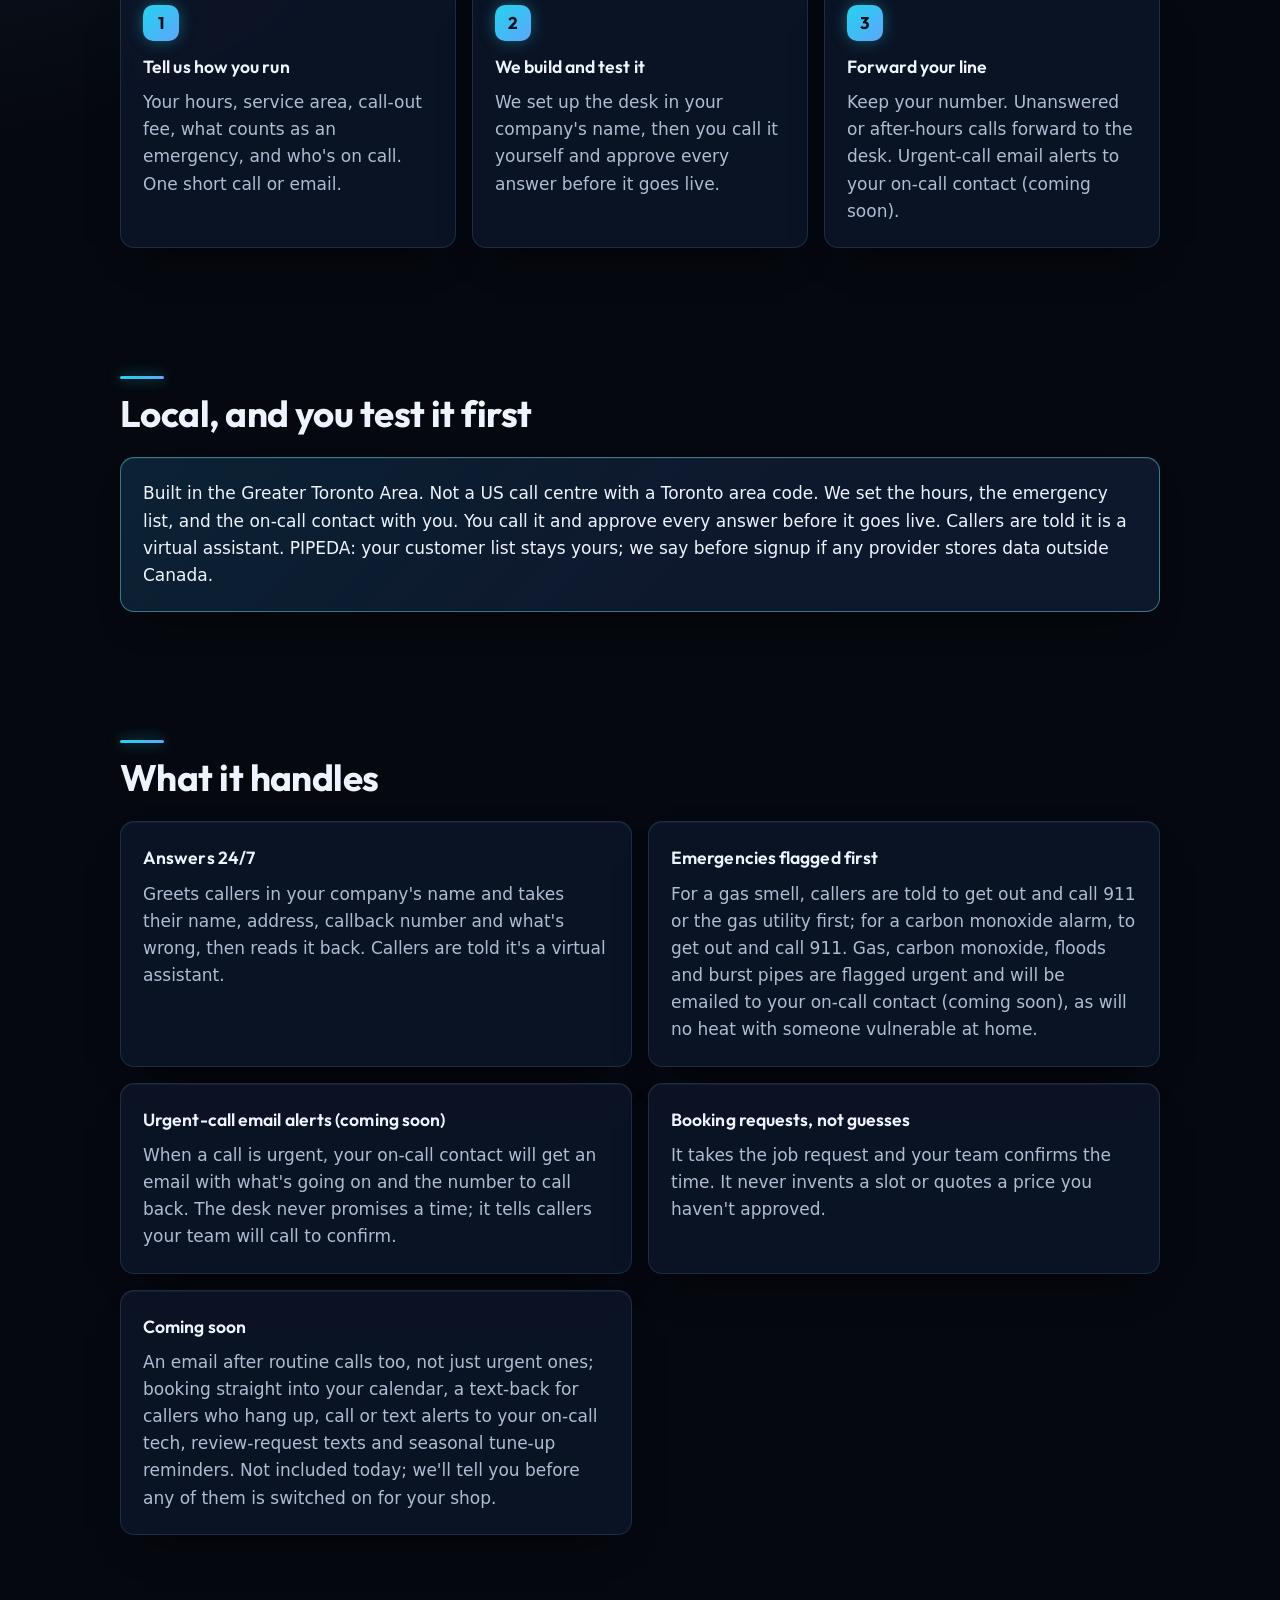
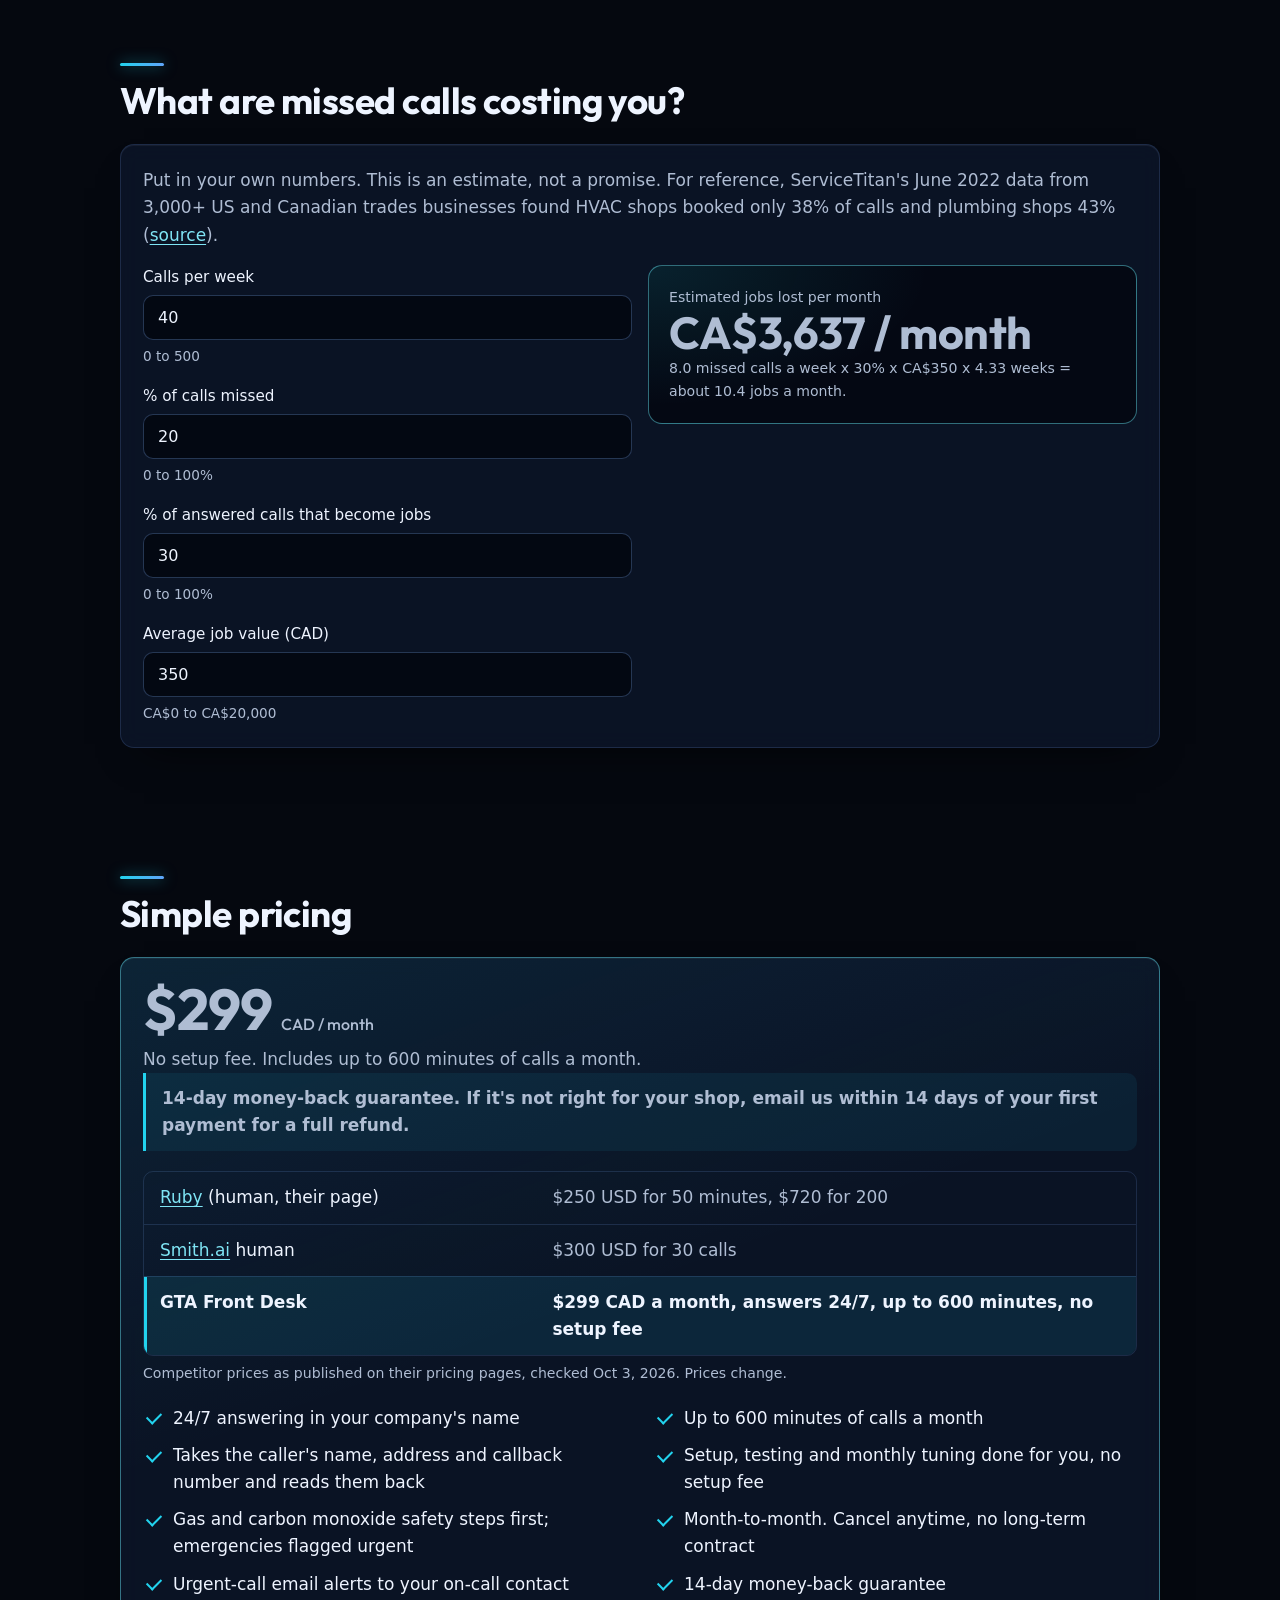
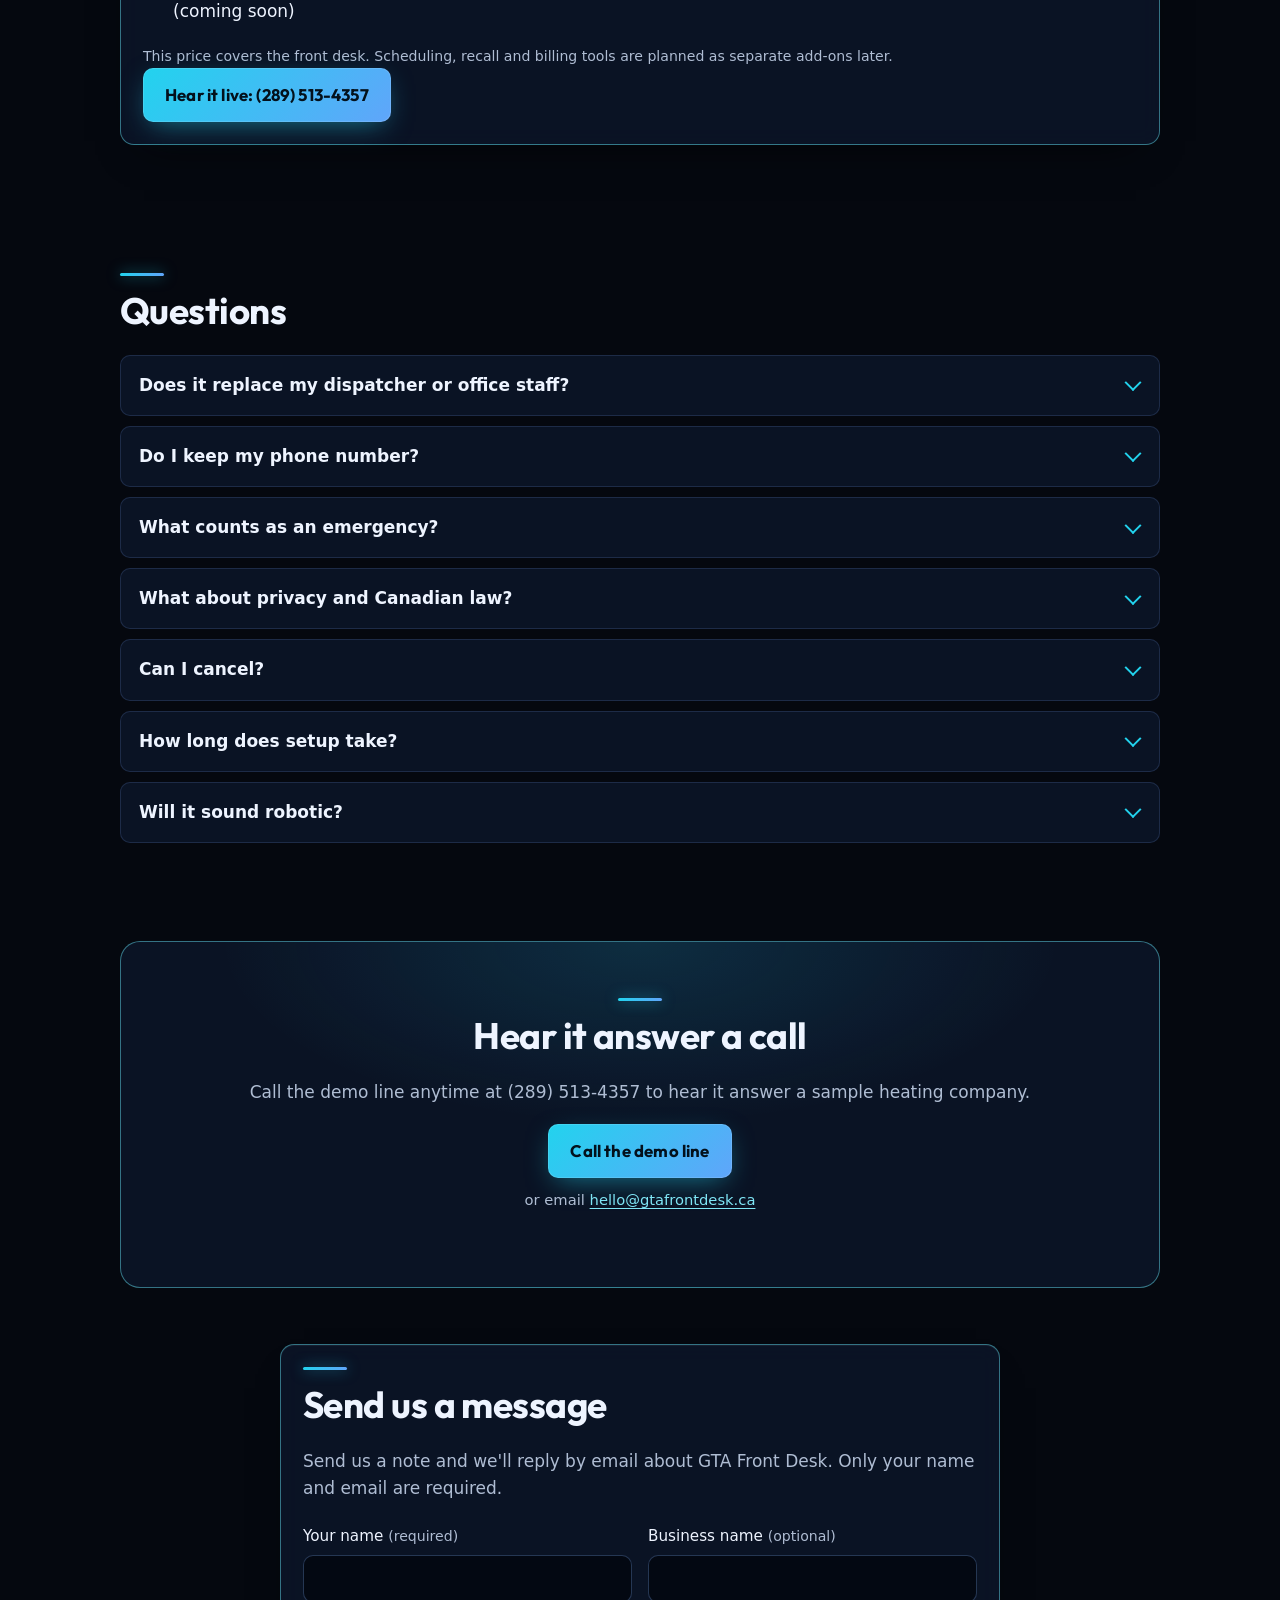
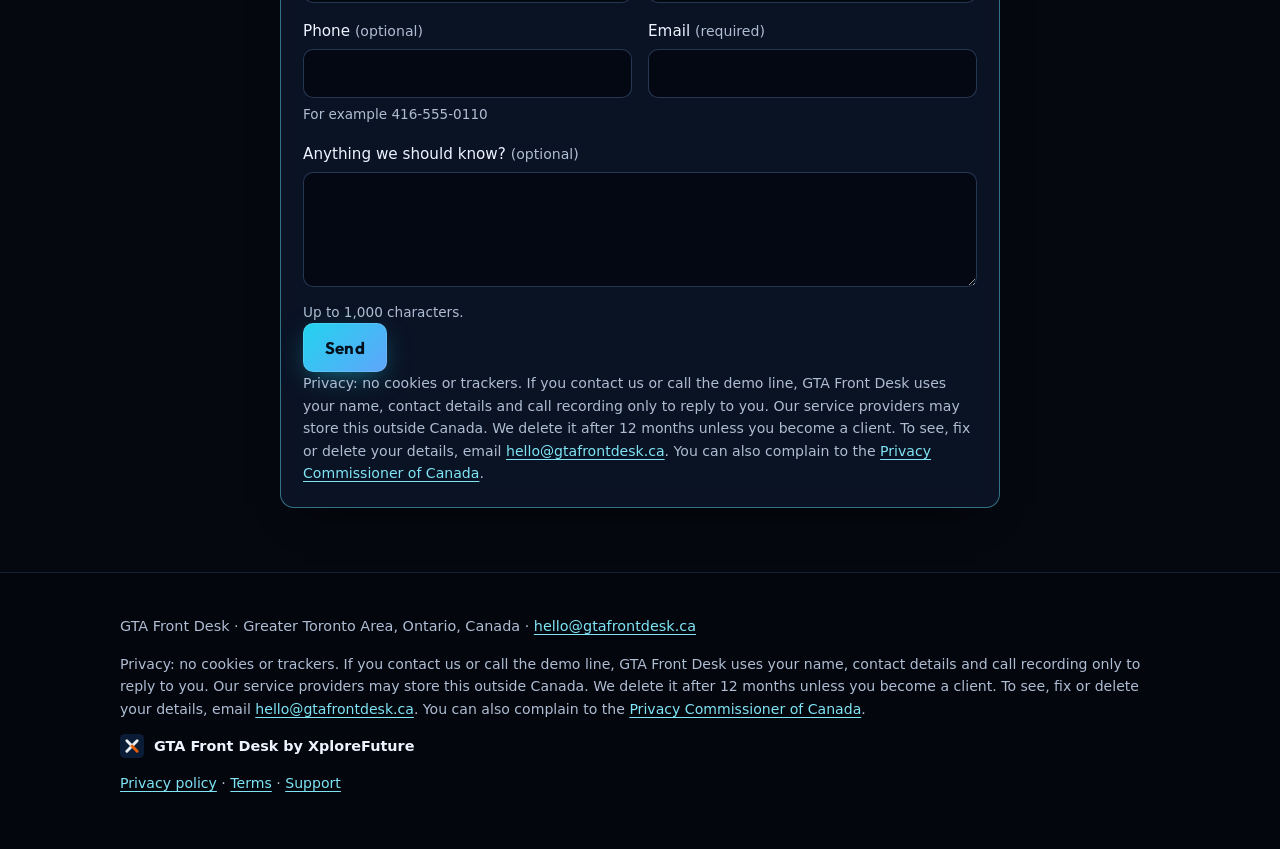
==== commit 5f80bb10: "Stopgap: alerts marked coming soon site-wide (Heckler PASS r2 reinstated, diff 1d7426f2; Boss Bot or" ====
--- a/index.html
+++ b/index.html
@@ -4,17 +4,17 @@
 <meta charset="utf-8">
 <meta name="viewport" content="width=device-width, initial-scale=1">
 <title>GTA Front Desk | AI front desk for GTA HVAC &amp; plumbing</title>
-<meta name="description" content="Done-for-you AI front desk for GTA HVAC and plumbing shops. Answers 24/7 in your name, gives gas/CO safety steps first, emails you urgent calls. $299 CAD/mo.">
+<meta name="description" content="Done-for-you AI front desk for GTA HVAC and plumbing shops. Answers 24/7 in your name, gives gas/CO safety steps first, urgent-call email alerts coming soon. $299 CAD/mo.">
 <link rel="canonical" href="https://gtafrontdesk.ca/">
 <meta name="theme-color" content="#05080F">
 <meta property="og:type" content="website">
 <meta property="og:url" content="https://gtafrontdesk.ca/">
 <meta property="og:title" content="GTA Front Desk: the phone rings while you're on the roof. We pick it up.">
-<meta property="og:description" content="AI front desk for GTA HVAC and plumbing shops. Answers 24/7, takes the caller's name, address and callback number, gas and CO safety first, urgent calls emailed to you.">
+<meta property="og:description" content="AI front desk for GTA HVAC and plumbing shops. Answers 24/7, takes the caller's name, address and callback number, gas and CO safety first, urgent-call email alerts coming soon.">
 <meta property="og:image" content="https://gtafrontdesk.ca/assets/og-image.png?v=3">
 <meta property="og:image:width" content="1200">
 <meta property="og:image:height" content="630">
-<meta property="og:image:alt" content="GTA Front Desk: 24/7 AI front desk for GTA heating, cooling and plumbing shops. Gas and CO safety first. Urgent calls emailed.">
+<meta property="og:image:alt" content="GTA Front Desk: 24/7 AI front desk for GTA heating, cooling and plumbing shops. Gas and CO safety first. Urgent-call email alerts coming soon.">
 <meta property="og:locale" content="en_CA">
 <meta name="twitter:card" content="summary_large_image">
 <link rel="icon" href="/favicon.ico" sizes="any">
@@ -39,7 +39,7 @@
       <p class="demo-first"><a class="btn" href="tel:+12895134357">Call the demo: (289) 513-4357</a> <span class="sub"><span class="live" aria-hidden="true"></span>Call it now and pretend your furnace just died.</span></p>
       <p class="eyebrow">Greater Toronto Area · HVAC and plumbing shops · 1 to 10 trucks</p>
       <h1 id="h1">The phone rings while you're on the roof. <em>We pick it up.</em></h1>
-      <p class="lede">GTA Front Desk answers 24/7 in your company name, takes the caller's name, address and callback number and reads them back, gives gas and carbon monoxide callers the safety steps first, and emails your on-call contact about urgent calls. You call the sample shop before you pay. $299 CAD a month, no setup fee, 14-day money-back guarantee, cancel anytime.</p>
+      <p class="lede">GTA Front Desk answers 24/7 in your company name, takes the caller's name, address and callback number and reads them back, gives gas and carbon monoxide callers the safety steps first, and will email your on-call contact about urgent calls (coming soon). You call the sample shop before you pay. $299 CAD a month, no setup fee, 14-day money-back guarantee, cancel anytime.</p>
       <p><a class="btn" href="tel:+12895134357">Call the sample heating company</a> <span class="sub"><span class="live" aria-hidden="true"></span>It picks up now: +1 289-513-4357 (289-513-HELP)</span></p>
       <p class="sub">Demo line for a fictional HVAC shop in the GTA. No real bookings are made.</p>
       <p class="sub langs">The demo line answers in English, French, Mandarin, Spanish, Tamil and Hindi. It greets you in English and switches when you speak another language.</p>
@@ -66,7 +66,7 @@
       <div class="grid g3">
         <div class="card"><span class="step" aria-hidden="true">1</span><h3>Tell us how you run</h3><p>Your hours, service area, call-out fee, what counts as an emergency, and who's on call. One short call or email.</p></div>
         <div class="card"><span class="step" aria-hidden="true">2</span><h3>We build and test it</h3><p>We set up the desk in your company's name, then you call it yourself and approve every answer before it goes live.</p></div>
-        <div class="card"><span class="step" aria-hidden="true">3</span><h3>Forward your line</h3><p>Keep your number. Unanswered or after-hours calls forward to the desk. Urgent calls are emailed to your on-call contact.</p></div>
+        <div class="card"><span class="step" aria-hidden="true">3</span><h3>Forward your line</h3><p>Keep your number. Unanswered or after-hours calls forward to the desk. Urgent-call email alerts to your on-call contact (coming soon).</p></div>
       </div>
     </section>
 
@@ -81,8 +81,8 @@
       <h2 id="what">What it handles</h2>
       <div class="grid g2">
         <div class="card"><h3>Answers 24/7</h3><p>Greets callers in your company's name and takes their name, address, callback number and what's wrong, then reads it back. Callers are told it's a virtual assistant.</p></div>
-        <div class="card"><h3>Emergencies flagged first</h3><p>For a gas smell, callers are told to get out and call 911 or the gas utility first; for a carbon monoxide alarm, to get out and call 911. Gas, carbon monoxide, floods and burst pipes are flagged urgent and emailed to your on-call contact, as is no heat with someone vulnerable at home.</p></div>
-        <div class="card"><h3>Urgent calls emailed</h3><p>When a call is urgent, your on-call contact gets an email with what's going on and the number to call back. The desk never promises a time; it tells callers your team will call to confirm.</p></div>
+        <div class="card"><h3>Emergencies flagged first</h3><p>For a gas smell, callers are told to get out and call 911 or the gas utility first; for a carbon monoxide alarm, to get out and call 911. Gas, carbon monoxide, floods and burst pipes are flagged urgent and will be emailed to your on-call contact (coming soon), as will no heat with someone vulnerable at home.</p></div>
+        <div class="card"><h3>Urgent-call email alerts (coming soon)</h3><p>When a call is urgent, your on-call contact will get an email with what's going on and the number to call back. The desk never promises a time; it tells callers your team will call to confirm.</p></div>
         <div class="card"><h3>Booking requests, not guesses</h3><p>It takes the job request and your team confirms the time. It never invents a slot or quotes a price you haven't approved.</p></div>
         <div class="card"><h3>Coming soon</h3><p>An email after routine calls too, not just urgent ones; booking straight into your calendar, a text-back for callers who hang up, call or text alerts to your on-call tech, review-request texts and seasonal tune-up reminders. Not included today; we'll tell you before any of them is switched on for your shop.</p></div>
       </div>
@@ -124,7 +124,7 @@
           <li>24/7 answering in your company's name</li>
           <li>Takes the caller's name, address and callback number and reads them back</li>
           <li>Gas and carbon monoxide safety steps first; emergencies flagged urgent</li>
-          <li>Urgent calls emailed to your on-call contact</li>
+          <li>Urgent-call email alerts to your on-call contact (coming soon)</li>
           <li>Up to 600 minutes of calls a month</li>
           <li>Setup, testing and monthly tuning done for you, no setup fee</li>
           <li>Month-to-month. Cancel anytime, no long-term contract</li>
@@ -139,7 +139,7 @@
       <h2 id="faq">Questions</h2>
       <details><summary>Does it replace my dispatcher or office staff?</summary><p>No. It covers after-hours, overflow and the calls nobody gets to. You choose which calls it takes.</p></details>
       <details><summary>Do I keep my phone number?</summary><p>Yes. You set your line to forward unanswered or after-hours calls to the desk. Turn forwarding off any time.</p></details>
-      <details><summary>What counts as an emergency?</summary><p>You set the list. The default is a gas smell, a carbon monoxide alarm, active leaks or flooding, burst pipes, and no heat when someone vulnerable is at home. Those are flagged urgent and emailed to your on-call contact. None of them is treated as routine.</p></details>
+      <details><summary>What counts as an emergency?</summary><p>You set the list. The default is a gas smell, a carbon monoxide alarm, active leaks or flooding, burst pipes, and no heat when someone vulnerable is at home. Those are flagged urgent and will be emailed to your on-call contact (coming soon). None of them is treated as routine.</p></details>
       <details><summary>What about privacy and Canadian law?</summary><p>We handle caller information under Canada's private-sector privacy law (PIPEDA) and only use it to serve your customers. Callers are told they're speaking with a virtual assistant and that calls may be recorded. Your customer list stays yours. We never sell it or use it for other shops. Some of the software we use may store data outside Canada; we'll tell you which providers before you sign up. If text features are added for your shop later, they will follow Canada's anti-spam law (CASL), including opt-outs.</p></details>
       <details><summary>Can I cancel?</summary><p>Yes. It's month-to-month with no long-term contract. Email us to cancel. If it's not right for you, email us within 14 days of your first payment for a full refund. The full terms are in the short service agreement you see before paying.</p></details>
       <details><summary>How long does setup take?</summary><p>Usually a few business days after we have your hours, service area and on-call contacts. You test it before it goes live.</p></details>
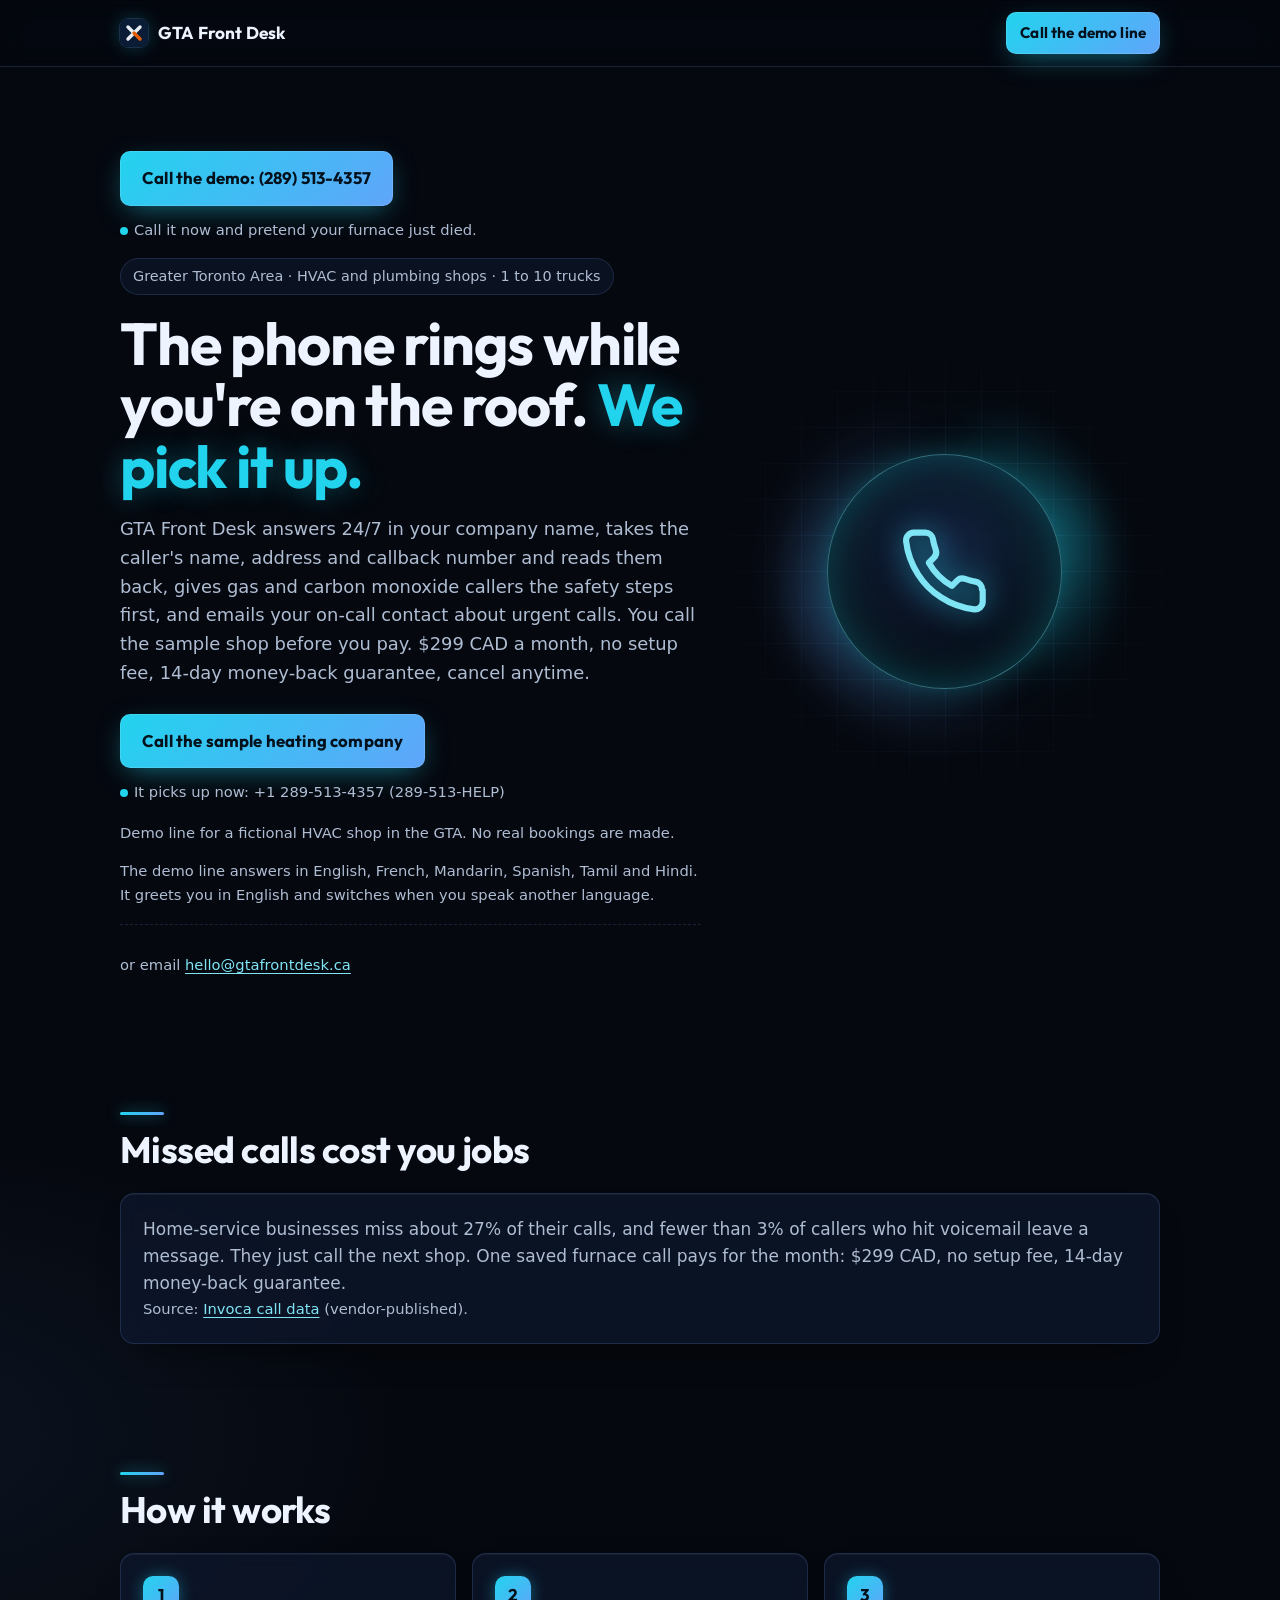
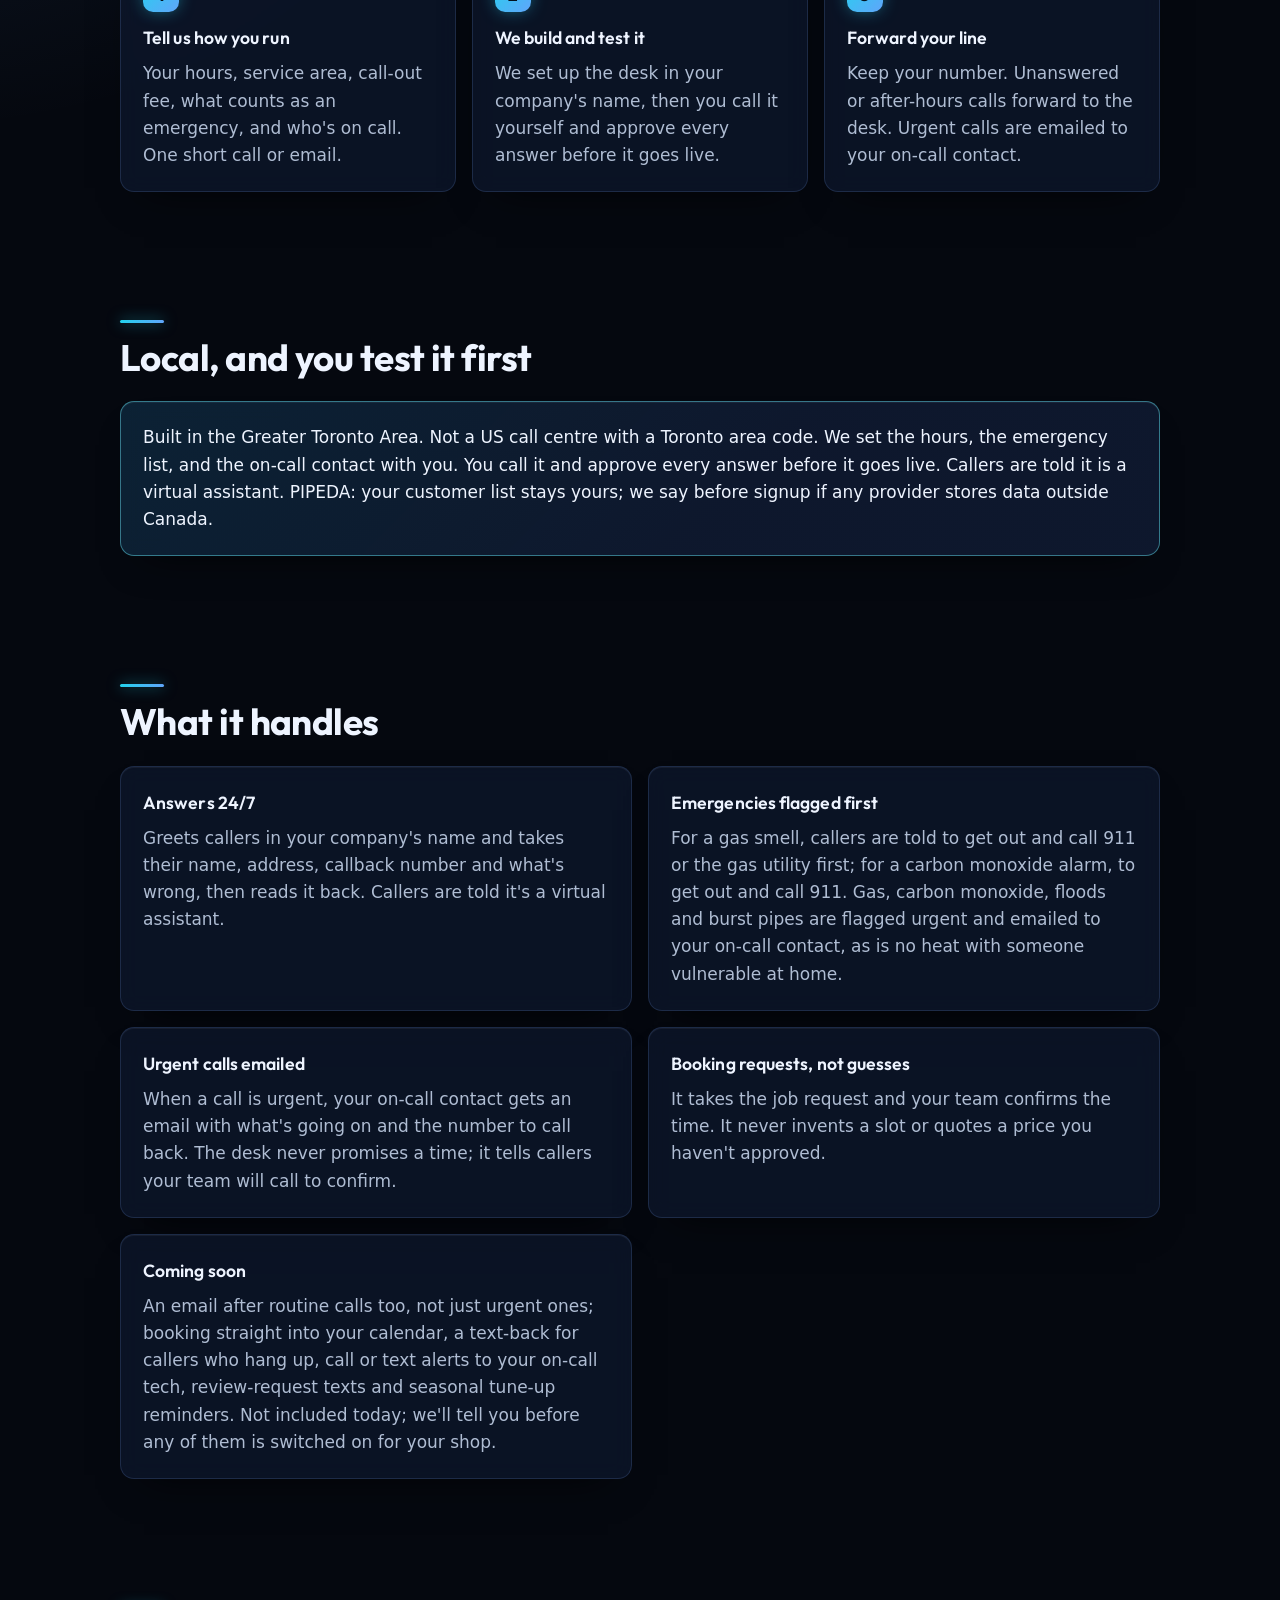
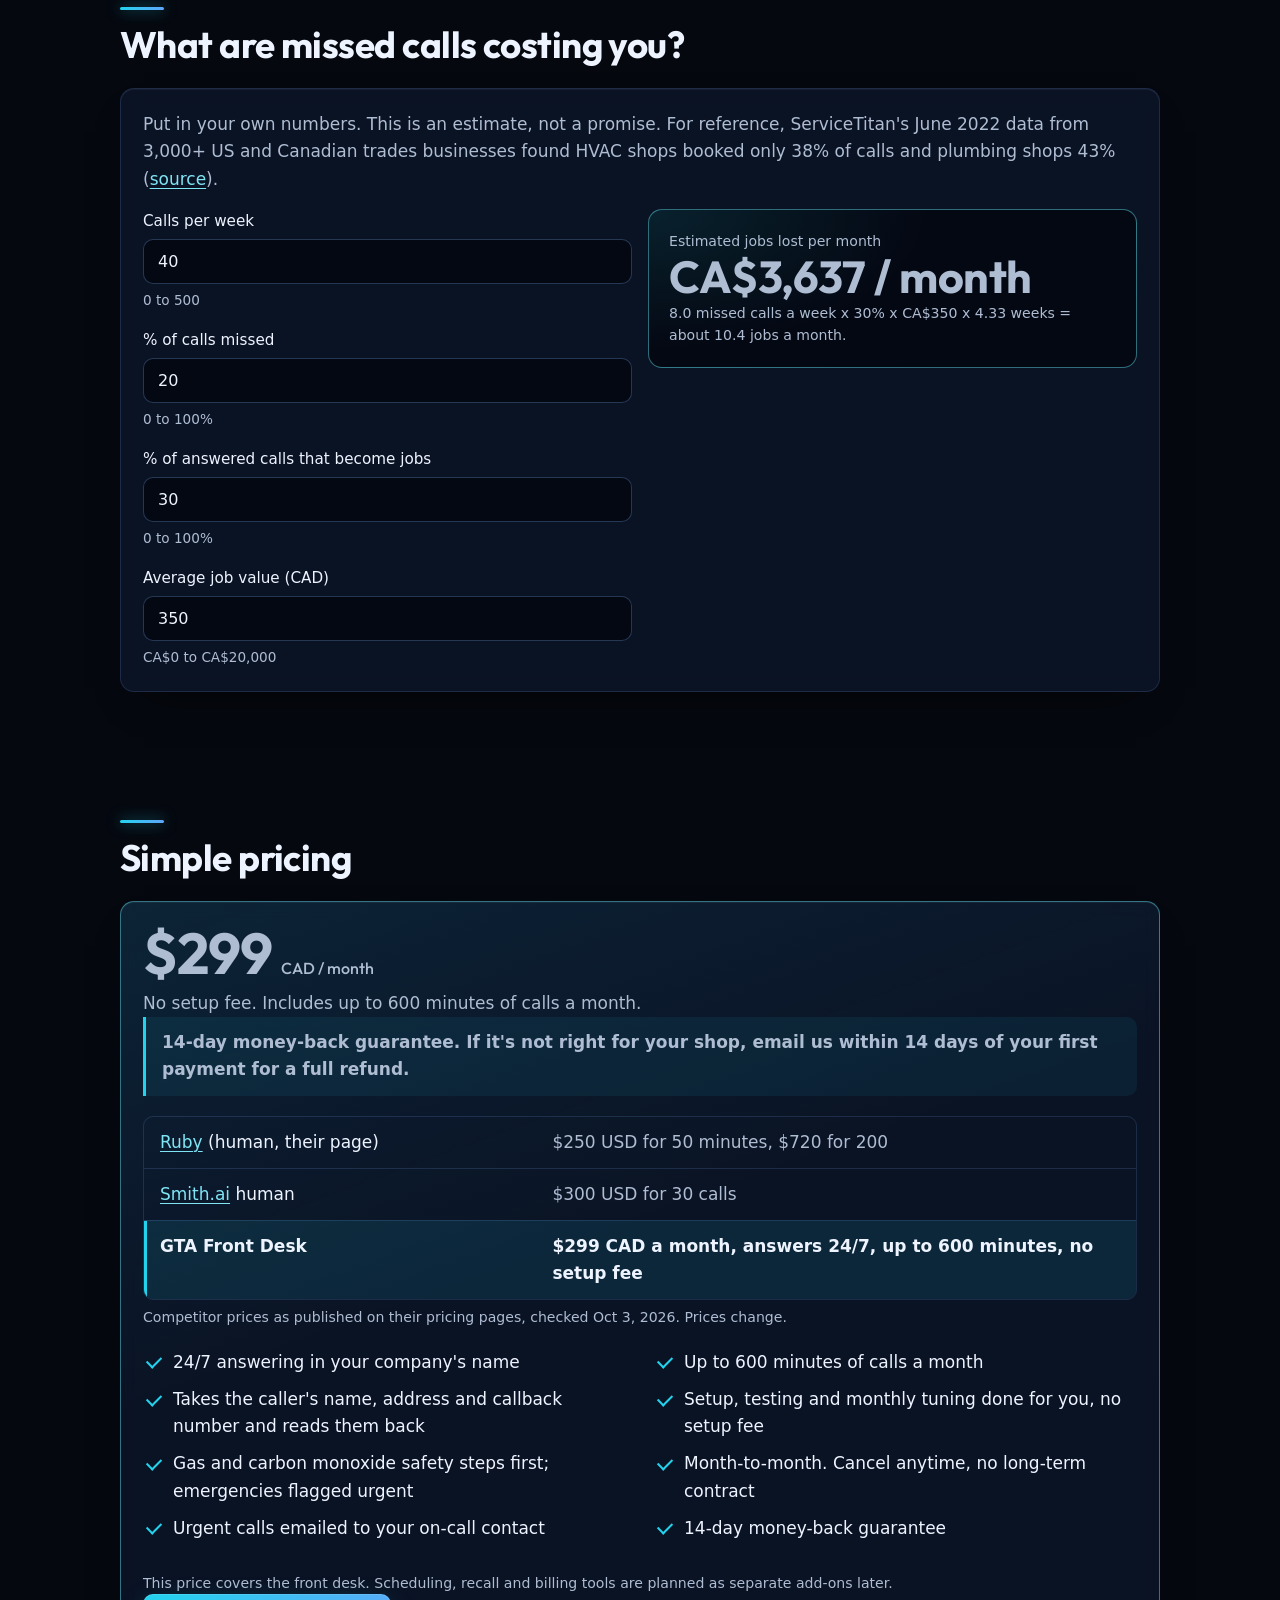
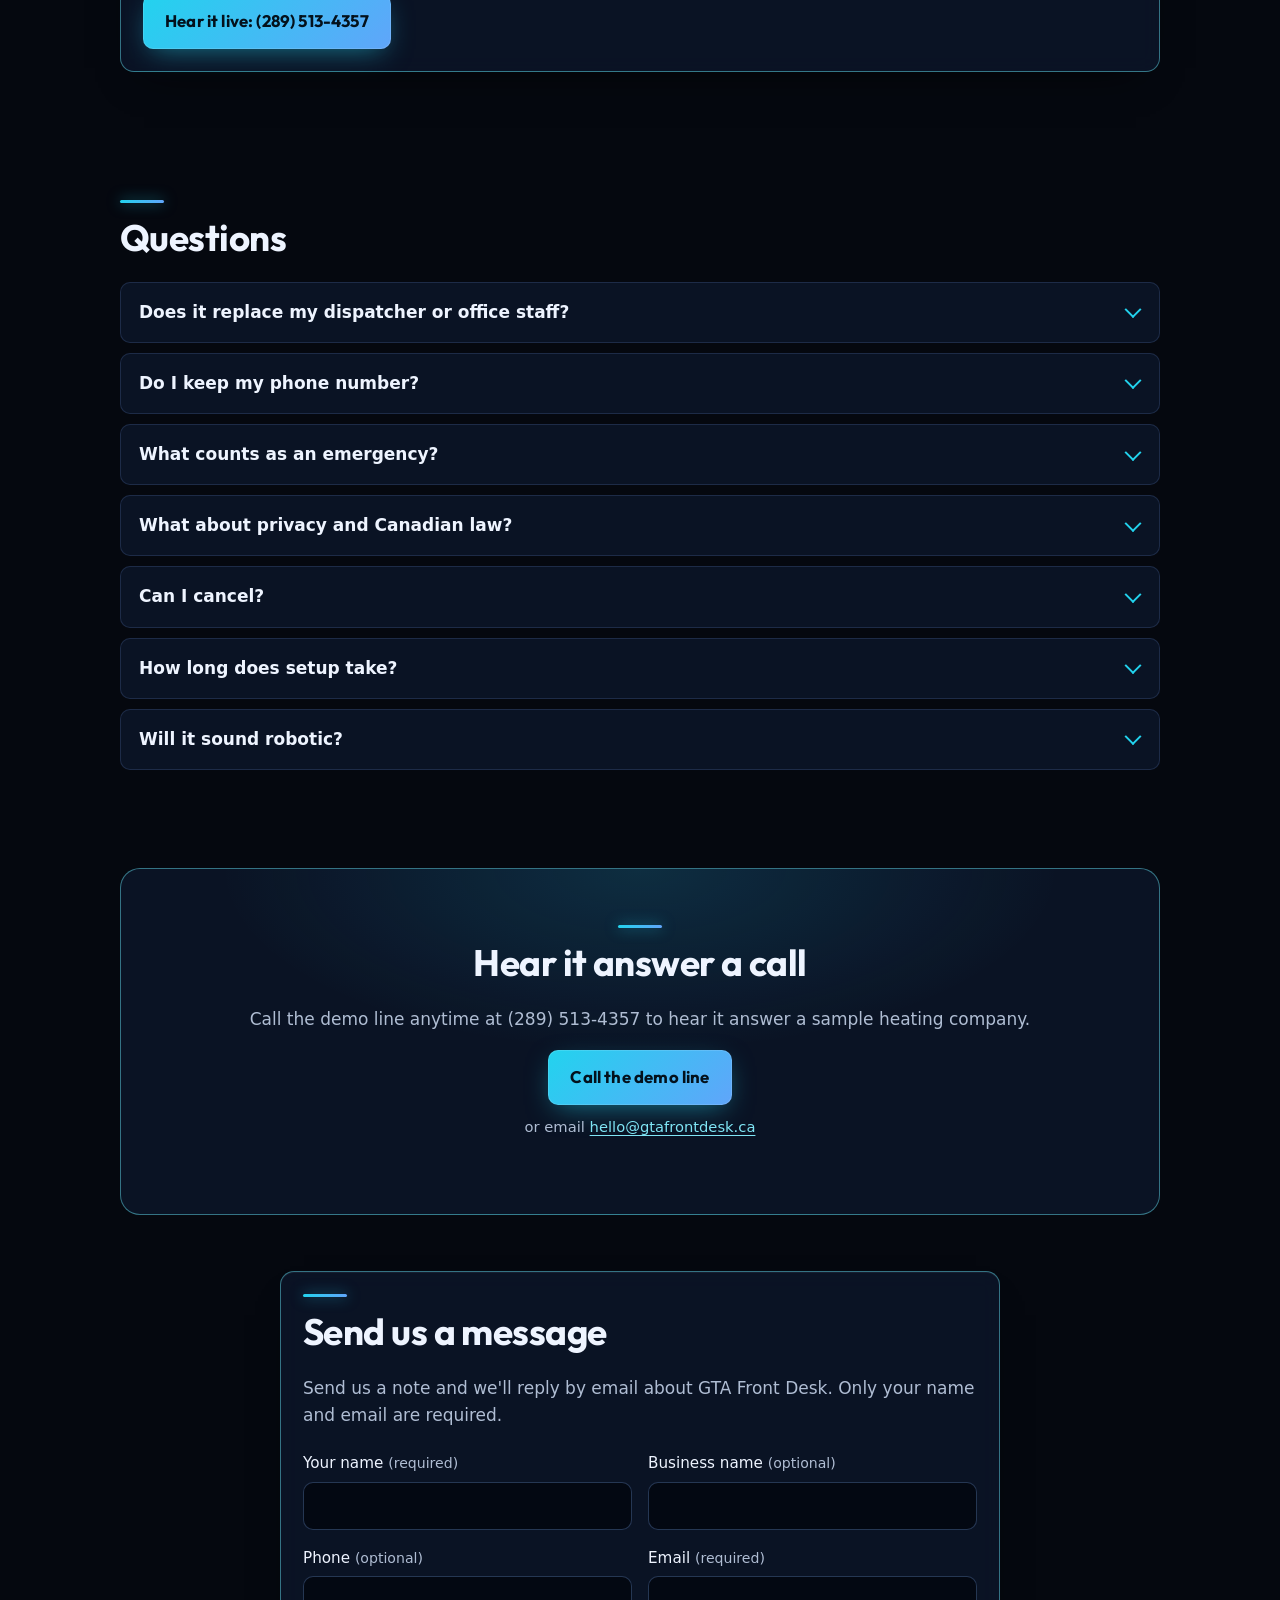
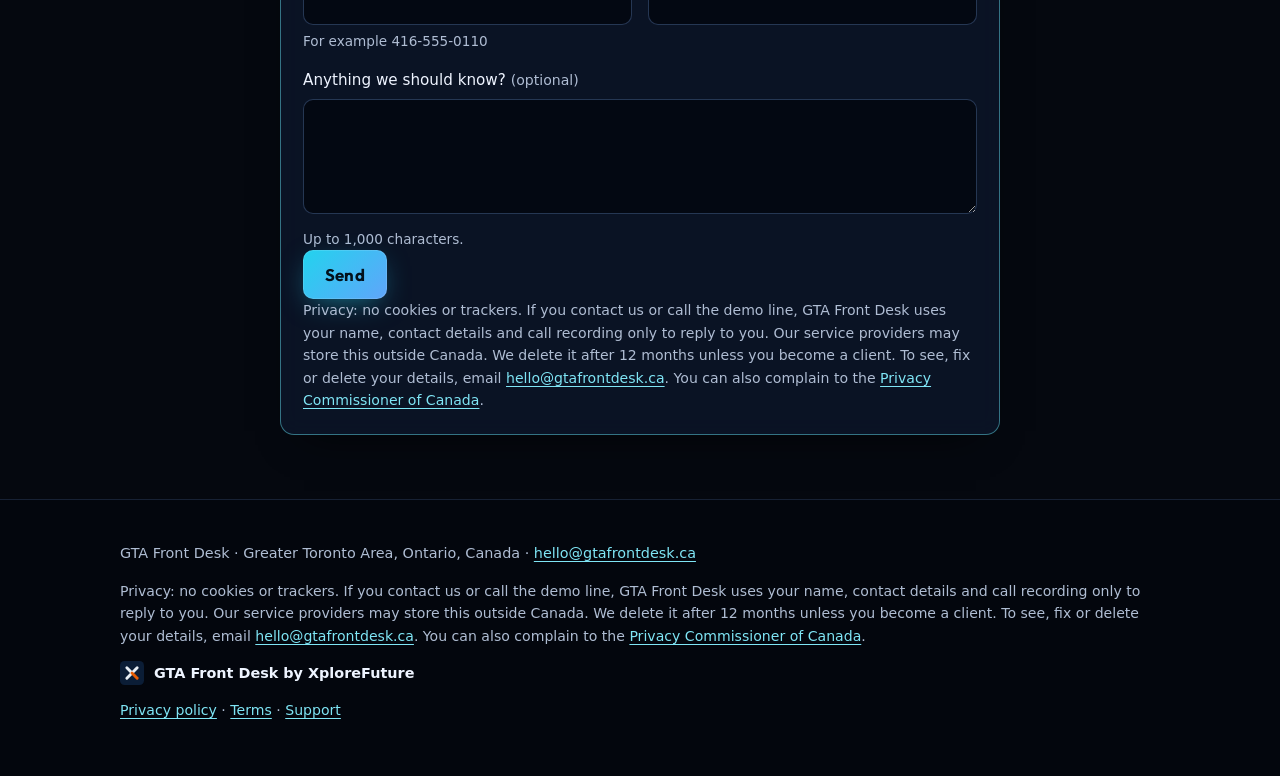
==== commit a410d074: "Alerts working: restore present-tense alert wording (Heckler PASS bf1d57ae; urgent-alerts-r1 live)" ====
--- a/index.html
+++ b/index.html
@@ -4,17 +4,17 @@
 <meta charset="utf-8">
 <meta name="viewport" content="width=device-width, initial-scale=1">
 <title>GTA Front Desk | AI front desk for GTA HVAC &amp; plumbing</title>
-<meta name="description" content="Done-for-you AI front desk for GTA HVAC and plumbing shops. Answers 24/7 in your name, gives gas/CO safety steps first, urgent-call email alerts coming soon. $299 CAD/mo.">
+<meta name="description" content="Done-for-you AI front desk for GTA HVAC and plumbing shops. Answers 24/7 in your name, gives gas/CO safety steps first, emails you urgent calls. $299 CAD/mo.">
 <link rel="canonical" href="https://gtafrontdesk.ca/">
 <meta name="theme-color" content="#05080F">
 <meta property="og:type" content="website">
 <meta property="og:url" content="https://gtafrontdesk.ca/">
 <meta property="og:title" content="GTA Front Desk: the phone rings while you're on the roof. We pick it up.">
-<meta property="og:description" content="AI front desk for GTA HVAC and plumbing shops. Answers 24/7, takes the caller's name, address and callback number, gas and CO safety first, urgent-call email alerts coming soon.">
+<meta property="og:description" content="AI front desk for GTA HVAC and plumbing shops. Answers 24/7, takes the caller's name, address and callback number, gas and CO safety first, urgent calls emailed to you.">
 <meta property="og:image" content="https://gtafrontdesk.ca/assets/og-image.png?v=3">
 <meta property="og:image:width" content="1200">
 <meta property="og:image:height" content="630">
-<meta property="og:image:alt" content="GTA Front Desk: 24/7 AI front desk for GTA heating, cooling and plumbing shops. Gas and CO safety first. Urgent-call email alerts coming soon.">
+<meta property="og:image:alt" content="GTA Front Desk: 24/7 AI front desk for GTA heating, cooling and plumbing shops. Gas and CO safety first. Urgent calls emailed.">
 <meta property="og:locale" content="en_CA">
 <meta name="twitter:card" content="summary_large_image">
 <link rel="icon" href="/favicon.ico" sizes="any">
@@ -39,7 +39,7 @@
       <p class="demo-first"><a class="btn" href="tel:+12895134357">Call the demo: (289) 513-4357</a> <span class="sub"><span class="live" aria-hidden="true"></span>Call it now and pretend your furnace just died.</span></p>
       <p class="eyebrow">Greater Toronto Area · HVAC and plumbing shops · 1 to 10 trucks</p>
       <h1 id="h1">The phone rings while you're on the roof. <em>We pick it up.</em></h1>
-      <p class="lede">GTA Front Desk answers 24/7 in your company name, takes the caller's name, address and callback number and reads them back, gives gas and carbon monoxide callers the safety steps first, and will email your on-call contact about urgent calls (coming soon). You call the sample shop before you pay. $299 CAD a month, no setup fee, 14-day money-back guarantee, cancel anytime.</p>
+      <p class="lede">GTA Front Desk answers 24/7 in your company name, takes the caller's name, address and callback number and reads them back, gives gas and carbon monoxide callers the safety steps first, and emails your on-call contact about urgent calls. You call the sample shop before you pay. $299 CAD a month, no setup fee, 14-day money-back guarantee, cancel anytime.</p>
       <p><a class="btn" href="tel:+12895134357">Call the sample heating company</a> <span class="sub"><span class="live" aria-hidden="true"></span>It picks up now: +1 289-513-4357 (289-513-HELP)</span></p>
       <p class="sub">Demo line for a fictional HVAC shop in the GTA. No real bookings are made.</p>
       <p class="sub langs">The demo line answers in English, French, Mandarin, Spanish, Tamil and Hindi. It greets you in English and switches when you speak another language.</p>
@@ -66,7 +66,7 @@
       <div class="grid g3">
         <div class="card"><span class="step" aria-hidden="true">1</span><h3>Tell us how you run</h3><p>Your hours, service area, call-out fee, what counts as an emergency, and who's on call. One short call or email.</p></div>
         <div class="card"><span class="step" aria-hidden="true">2</span><h3>We build and test it</h3><p>We set up the desk in your company's name, then you call it yourself and approve every answer before it goes live.</p></div>
-        <div class="card"><span class="step" aria-hidden="true">3</span><h3>Forward your line</h3><p>Keep your number. Unanswered or after-hours calls forward to the desk. Urgent-call email alerts to your on-call contact (coming soon).</p></div>
+        <div class="card"><span class="step" aria-hidden="true">3</span><h3>Forward your line</h3><p>Keep your number. Unanswered or after-hours calls forward to the desk. Urgent calls are emailed to your on-call contact.</p></div>
       </div>
     </section>
 
@@ -81,8 +81,8 @@
       <h2 id="what">What it handles</h2>
       <div class="grid g2">
         <div class="card"><h3>Answers 24/7</h3><p>Greets callers in your company's name and takes their name, address, callback number and what's wrong, then reads it back. Callers are told it's a virtual assistant.</p></div>
-        <div class="card"><h3>Emergencies flagged first</h3><p>For a gas smell, callers are told to get out and call 911 or the gas utility first; for a carbon monoxide alarm, to get out and call 911. Gas, carbon monoxide, floods and burst pipes are flagged urgent and will be emailed to your on-call contact (coming soon), as will no heat with someone vulnerable at home.</p></div>
-        <div class="card"><h3>Urgent-call email alerts (coming soon)</h3><p>When a call is urgent, your on-call contact will get an email with what's going on and the number to call back. The desk never promises a time; it tells callers your team will call to confirm.</p></div>
+        <div class="card"><h3>Emergencies flagged first</h3><p>For a gas smell, callers are told to get out and call 911 or the gas utility first; for a carbon monoxide alarm, to get out and call 911. Gas, carbon monoxide, floods and burst pipes are flagged urgent and emailed to your on-call contact, as is no heat with someone vulnerable at home.</p></div>
+        <div class="card"><h3>Urgent calls emailed</h3><p>When a call is urgent, your on-call contact gets an email with what's going on and the number to call back. The desk never promises a time; it tells callers your team will call to confirm.</p></div>
         <div class="card"><h3>Booking requests, not guesses</h3><p>It takes the job request and your team confirms the time. It never invents a slot or quotes a price you haven't approved.</p></div>
         <div class="card"><h3>Coming soon</h3><p>An email after routine calls too, not just urgent ones; booking straight into your calendar, a text-back for callers who hang up, call or text alerts to your on-call tech, review-request texts and seasonal tune-up reminders. Not included today; we'll tell you before any of them is switched on for your shop.</p></div>
       </div>
@@ -124,7 +124,7 @@
           <li>24/7 answering in your company's name</li>
           <li>Takes the caller's name, address and callback number and reads them back</li>
           <li>Gas and carbon monoxide safety steps first; emergencies flagged urgent</li>
-          <li>Urgent-call email alerts to your on-call contact (coming soon)</li>
+          <li>Urgent calls emailed to your on-call contact</li>
           <li>Up to 600 minutes of calls a month</li>
           <li>Setup, testing and monthly tuning done for you, no setup fee</li>
           <li>Month-to-month. Cancel anytime, no long-term contract</li>
@@ -139,7 +139,7 @@
       <h2 id="faq">Questions</h2>
       <details><summary>Does it replace my dispatcher or office staff?</summary><p>No. It covers after-hours, overflow and the calls nobody gets to. You choose which calls it takes.</p></details>
       <details><summary>Do I keep my phone number?</summary><p>Yes. You set your line to forward unanswered or after-hours calls to the desk. Turn forwarding off any time.</p></details>
-      <details><summary>What counts as an emergency?</summary><p>You set the list. The default is a gas smell, a carbon monoxide alarm, active leaks or flooding, burst pipes, and no heat when someone vulnerable is at home. Those are flagged urgent and will be emailed to your on-call contact (coming soon). None of them is treated as routine.</p></details>
+      <details><summary>What counts as an emergency?</summary><p>You set the list. The default is a gas smell, a carbon monoxide alarm, active leaks or flooding, burst pipes, and no heat when someone vulnerable is at home. Those are flagged urgent and emailed to your on-call contact. None of them is treated as routine.</p></details>
       <details><summary>What about privacy and Canadian law?</summary><p>We handle caller information under Canada's private-sector privacy law (PIPEDA) and only use it to serve your customers. Callers are told they're speaking with a virtual assistant and that calls may be recorded. Your customer list stays yours. We never sell it or use it for other shops. Some of the software we use may store data outside Canada; we'll tell you which providers before you sign up. If text features are added for your shop later, they will follow Canada's anti-spam law (CASL), including opt-outs.</p></details>
       <details><summary>Can I cancel?</summary><p>Yes. It's month-to-month with no long-term contract. Email us to cancel. If it's not right for you, email us within 14 days of your first payment for a full refund. The full terms are in the short service agreement you see before paying.</p></details>
       <details><summary>How long does setup take?</summary><p>Usually a few business days after we have your hours, service area and on-call contacts. You test it before it goes live.</p></details>
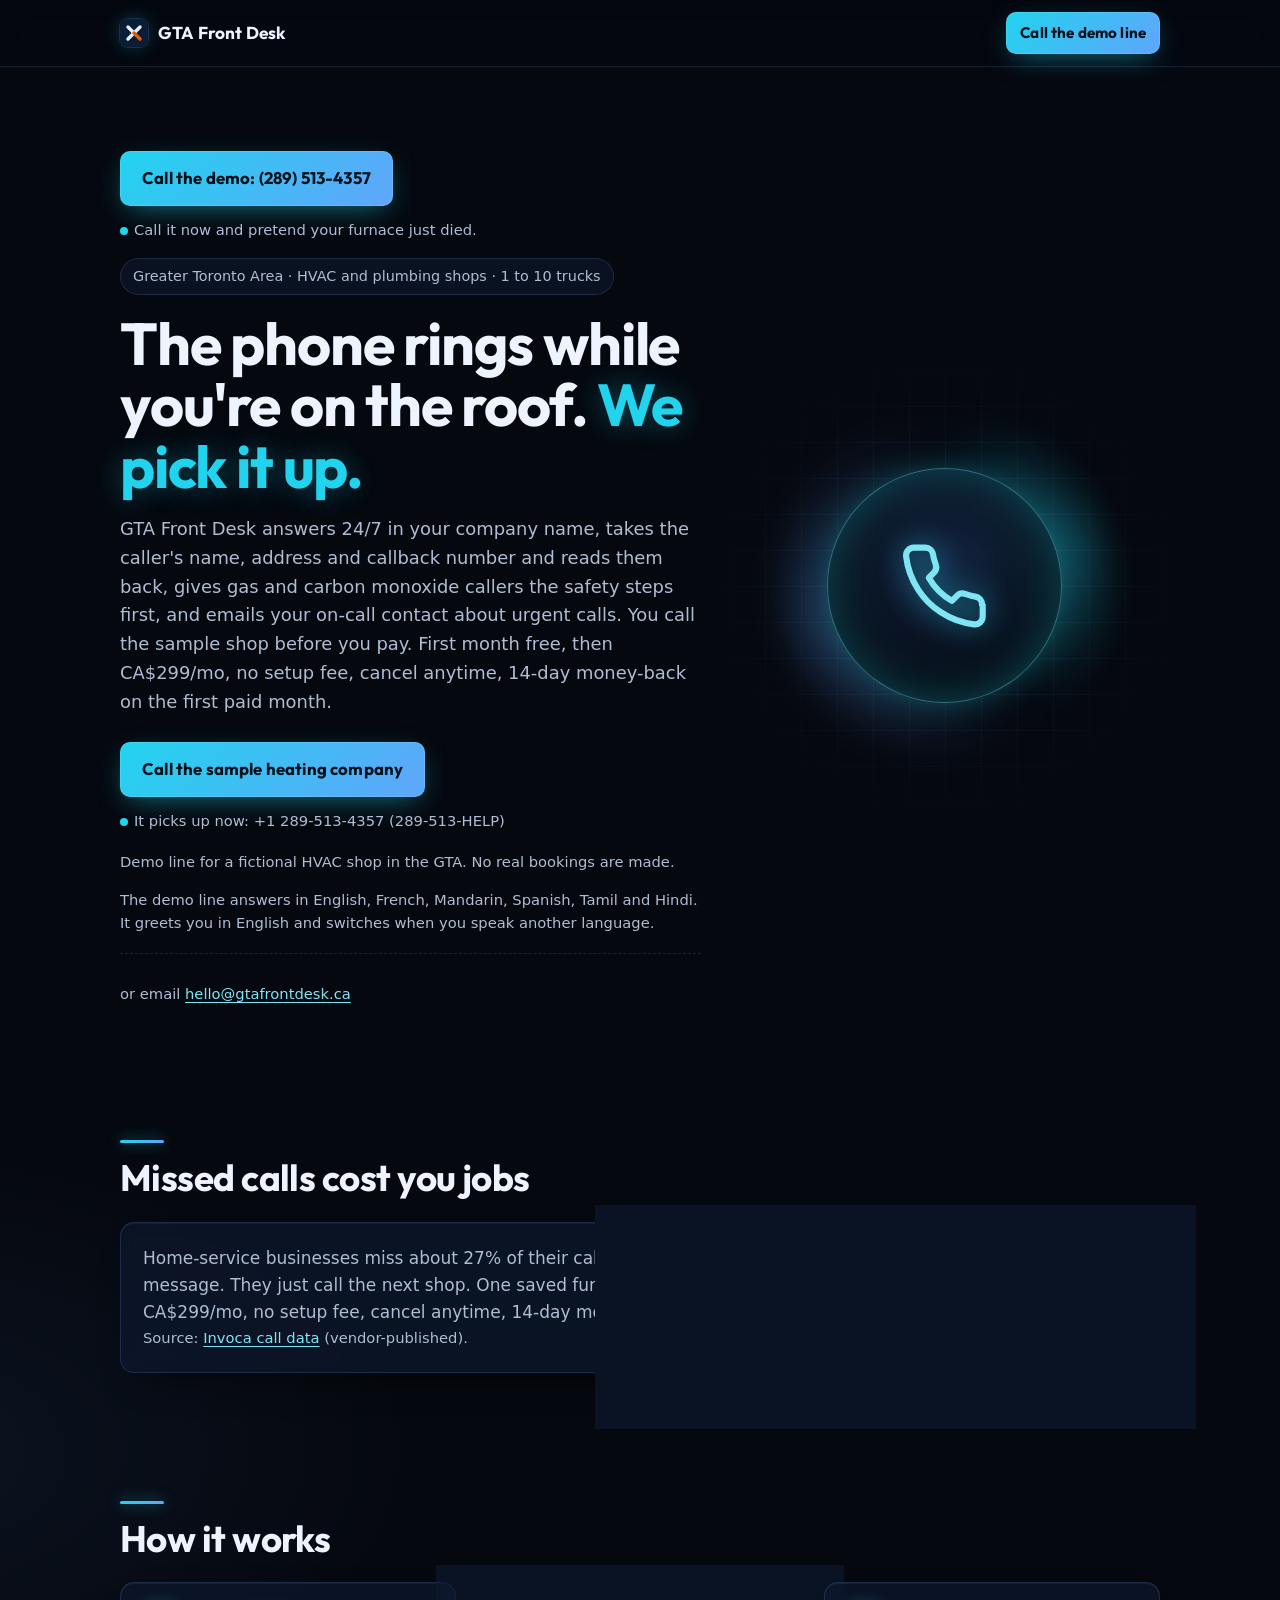
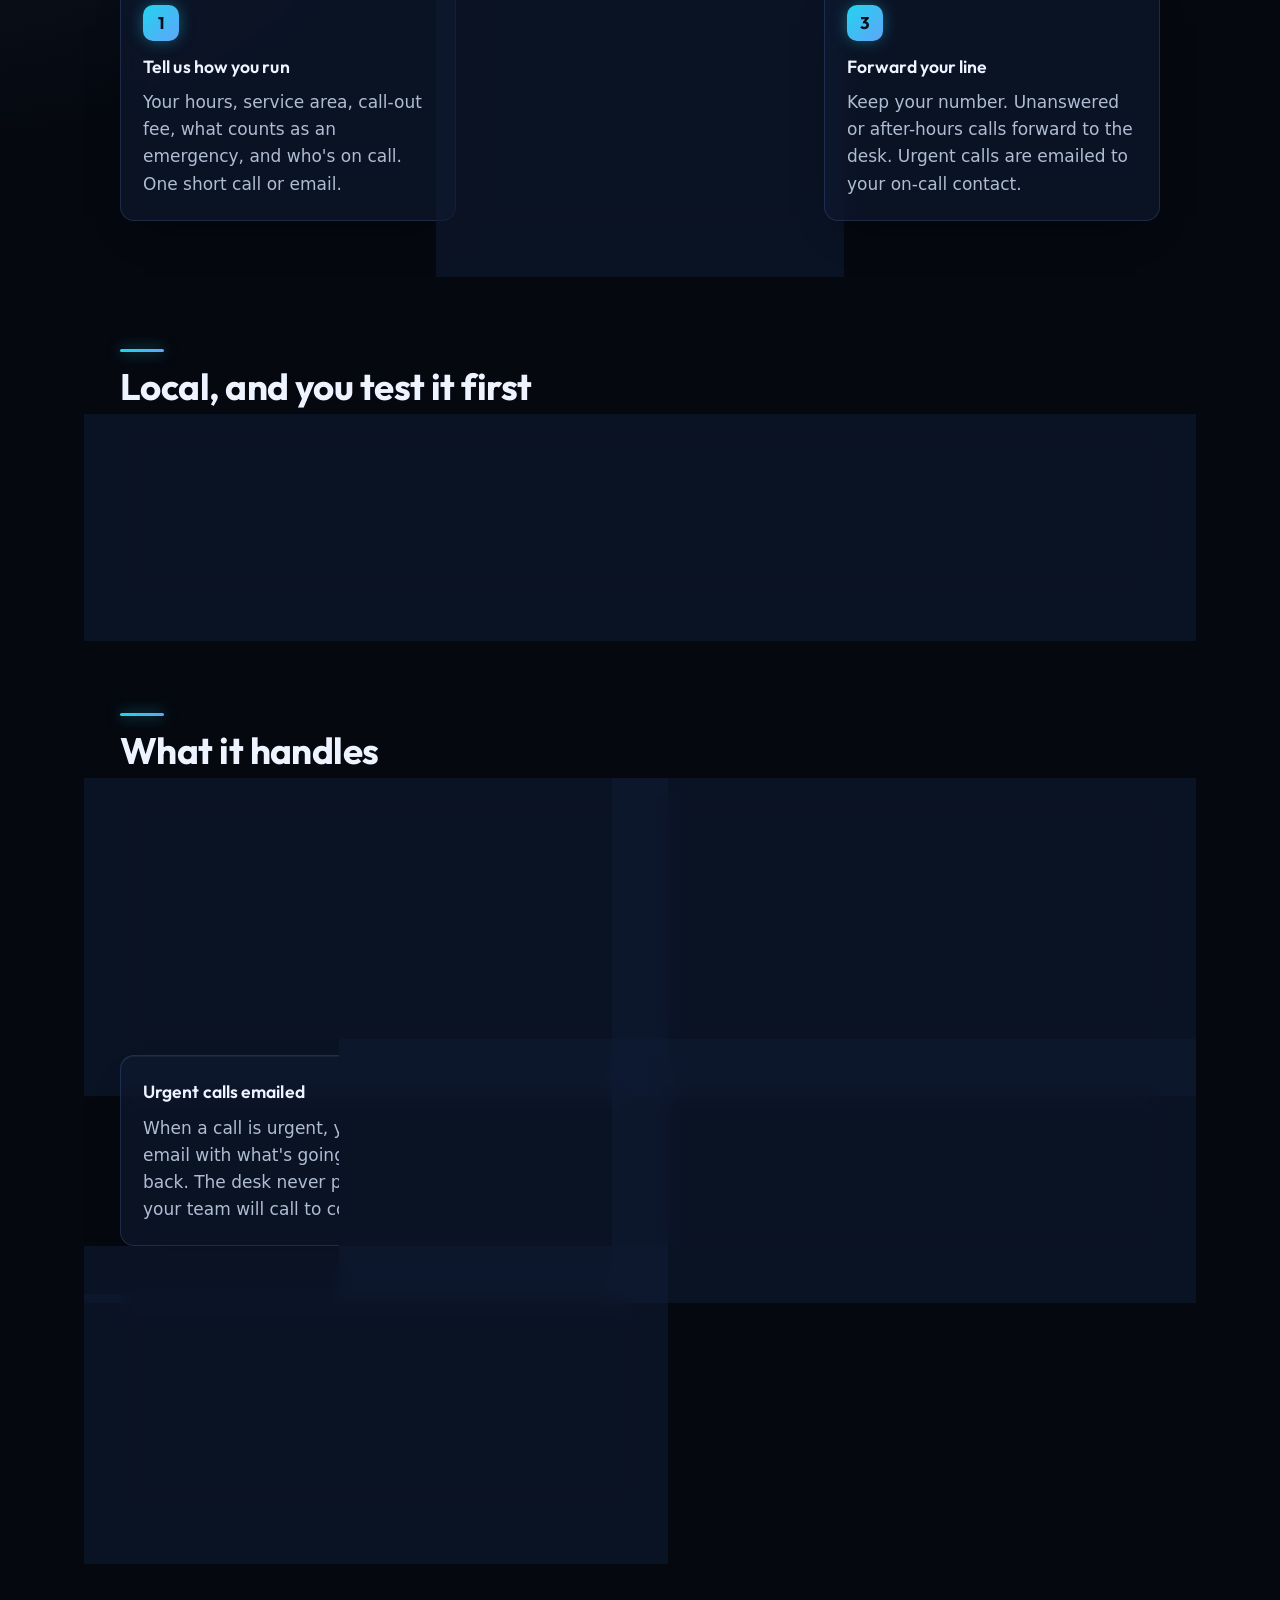
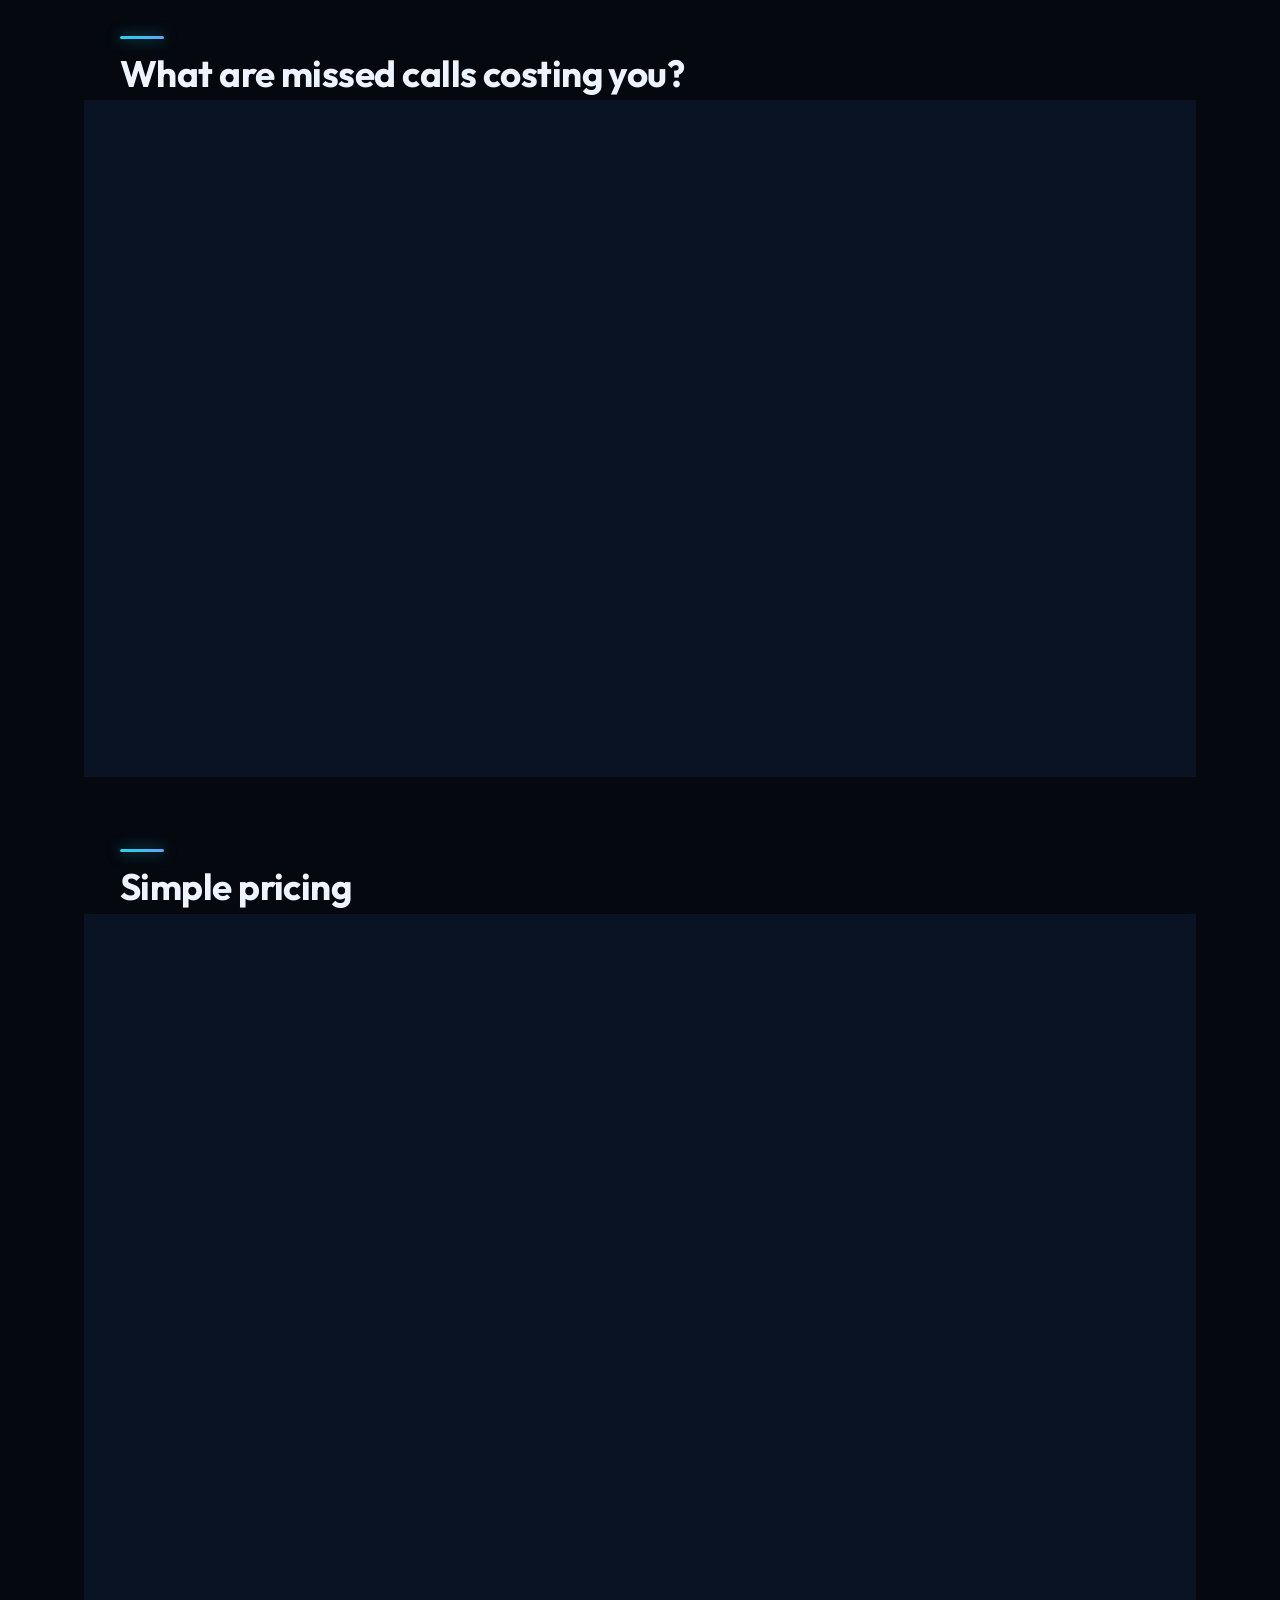
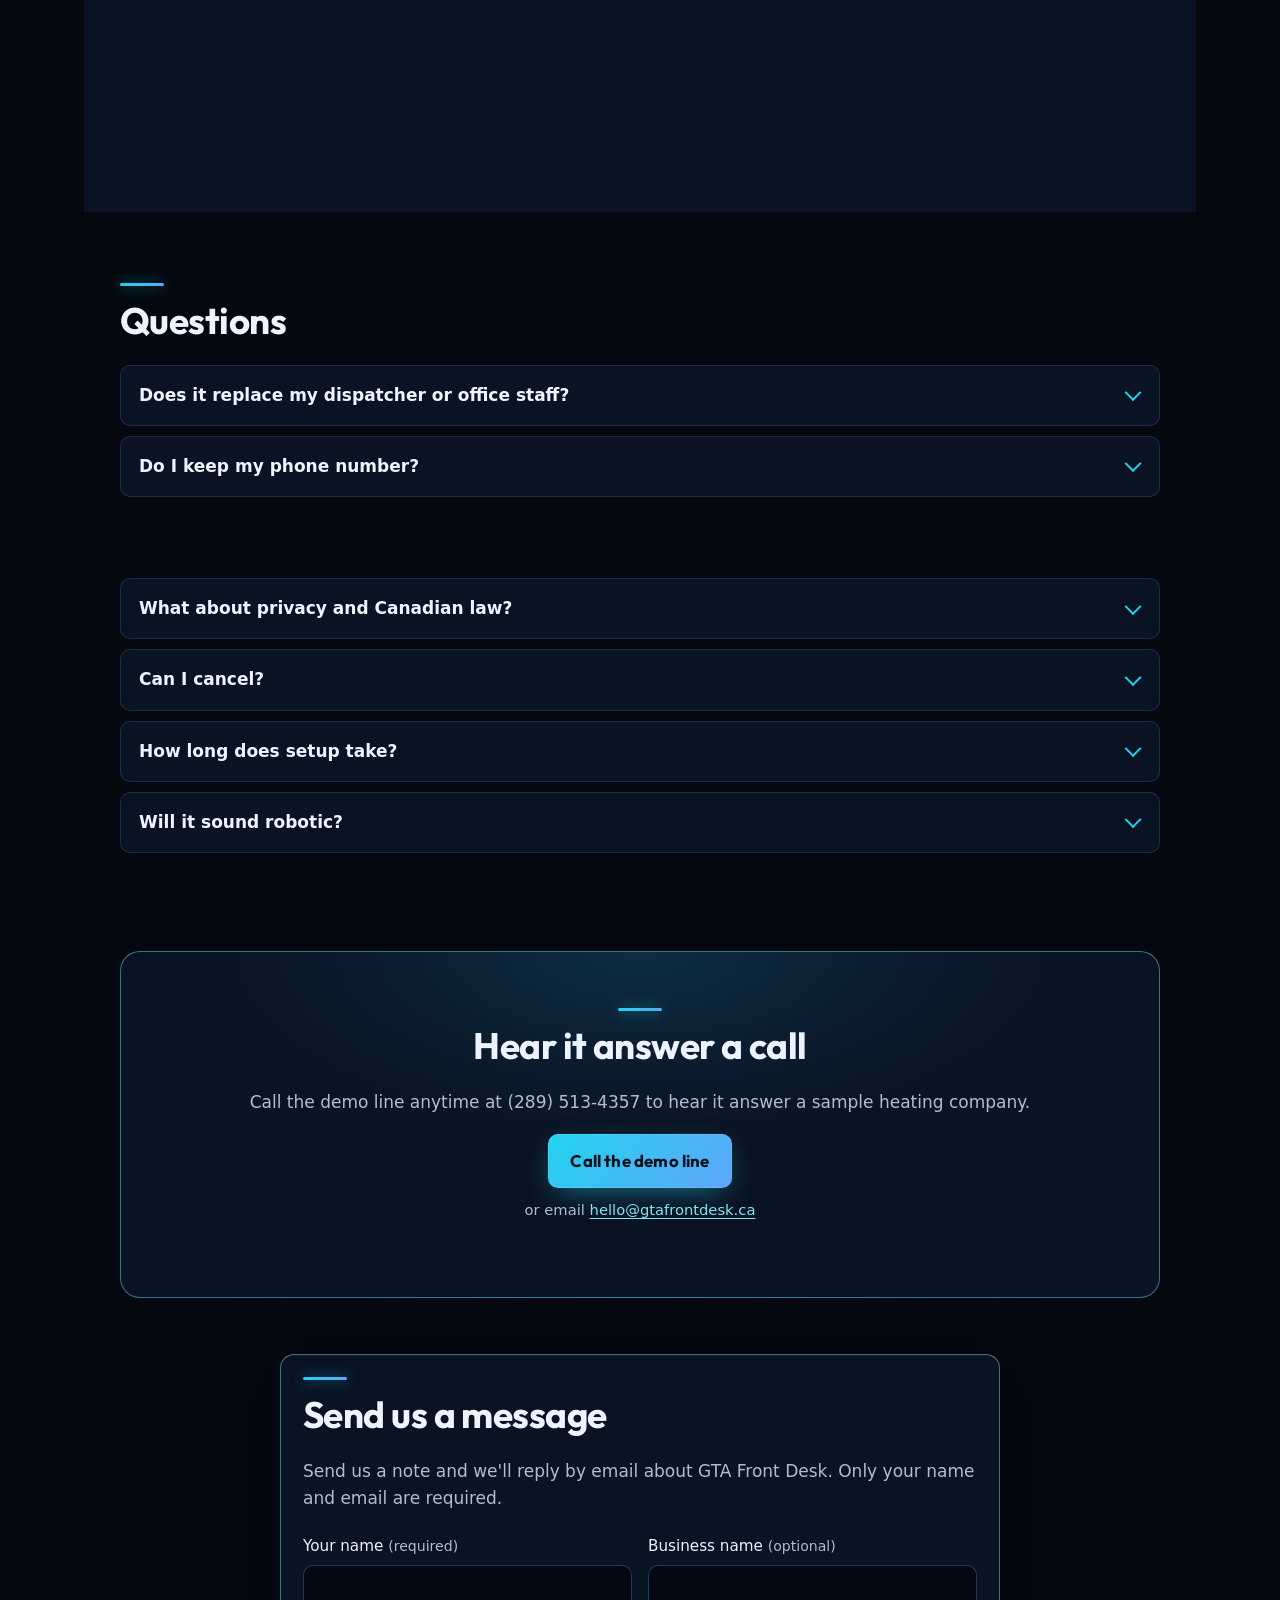
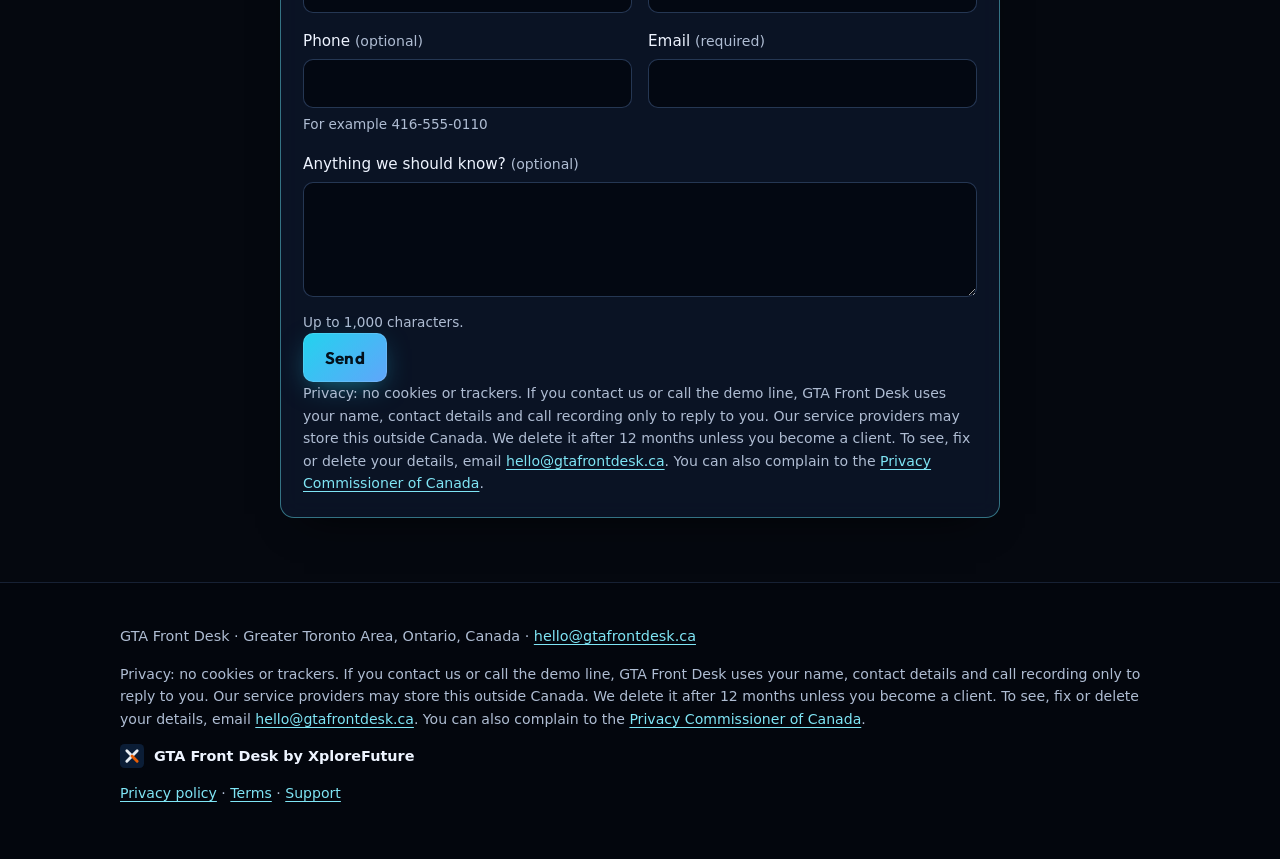
==== commit 06ee49ef: "Offer draft: first month free, then CA$299/mo, 14-day money-back on first paid month (NOT for deploy" ====
--- a/index.html
+++ b/index.html
@@ -4,7 +4,7 @@
 <meta charset="utf-8">
 <meta name="viewport" content="width=device-width, initial-scale=1">
 <title>GTA Front Desk | AI front desk for GTA HVAC &amp; plumbing</title>
-<meta name="description" content="Done-for-you AI front desk for GTA HVAC and plumbing shops. Answers 24/7 in your name, gives gas/CO safety steps first, emails you urgent calls. $299 CAD/mo.">
+<meta name="description" content="Done-for-you AI front desk for GTA HVAC and plumbing shops. Answers 24/7 in your name, gives gas/CO safety steps first, emails you urgent calls. First month free, then $299 CAD/mo.">
 <link rel="canonical" href="https://gtafrontdesk.ca/">
 <meta name="theme-color" content="#05080F">
 <meta property="og:type" content="website">
@@ -39,7 +39,7 @@
       <p class="demo-first"><a class="btn" href="tel:+12895134357">Call the demo: (289) 513-4357</a> <span class="sub"><span class="live" aria-hidden="true"></span>Call it now and pretend your furnace just died.</span></p>
       <p class="eyebrow">Greater Toronto Area · HVAC and plumbing shops · 1 to 10 trucks</p>
       <h1 id="h1">The phone rings while you're on the roof. <em>We pick it up.</em></h1>
-      <p class="lede">GTA Front Desk answers 24/7 in your company name, takes the caller's name, address and callback number and reads them back, gives gas and carbon monoxide callers the safety steps first, and emails your on-call contact about urgent calls. You call the sample shop before you pay. $299 CAD a month, no setup fee, 14-day money-back guarantee, cancel anytime.</p>
+      <p class="lede">GTA Front Desk answers 24/7 in your company name, takes the caller's name, address and callback number and reads them back, gives gas and carbon monoxide callers the safety steps first, and emails your on-call contact about urgent calls. You call the sample shop before you pay. First month free, then CA$299/mo, no setup fee, cancel anytime, 14-day money-back on the first paid month.</p>
       <p><a class="btn" href="tel:+12895134357">Call the sample heating company</a> <span class="sub"><span class="live" aria-hidden="true"></span>It picks up now: +1 289-513-4357 (289-513-HELP)</span></p>
       <p class="sub">Demo line for a fictional HVAC shop in the GTA. No real bookings are made.</p>
       <p class="sub langs">The demo line answers in English, French, Mandarin, Spanish, Tamil and Hindi. It greets you in English and switches when you speak another language.</p>
@@ -56,7 +56,7 @@
     <section aria-labelledby="missed-h">
       <h2 id="missed-h">Missed calls cost you jobs</h2>
       <div class="card">
-        <p>Home-service businesses miss about 27% of their calls, and fewer than 3% of callers who hit voicemail leave a message. They just call the next shop. One saved furnace call pays for the month: $299 CAD, no setup fee, 14-day money-back guarantee.</p>
+        <p>Home-service businesses miss about 27% of their calls, and fewer than 3% of callers who hit voicemail leave a message. They just call the next shop. One saved furnace call pays for the month. First month free, then CA$299/mo, no setup fee, cancel anytime, 14-day money-back on the first paid month.</p>
         <p class="sub">Source: <a href="https://www.invoca.com/blog/how-much-missed-sales-calls-cost-home-services-businesses" rel="noopener">Invoca call data</a> (vendor-published).</p>
       </div>
     </section>
@@ -113,7 +113,7 @@
       <div class="card pricing-card">
         <p class="price">$299 <small>CAD / month</small></p>
         <p style="color:var(--muted);margin-top:8px">No setup fee. Includes up to 600 minutes of calls a month.</p>
-        <p class="refund">14-day money-back guarantee. If it's not right for your shop, email us within 14 days of your first payment for a full refund.</p>
+        <p class="refund">First month free, then CA$299/mo, no setup fee, cancel anytime, 14-day money-back on the first paid month. Cancel before the free month ends and you pay nothing. If it's not right for your shop, email us within 14 days of your first paid month's charge for a full refund of that month.</p>
         <div class="strip" role="table" aria-label="Price compared with human answering services">
           <div role="row"><span role="cell"><a href="https://www.ruby.com/plans-and-pricing/">Ruby</a> (human, their page)</span><span role="cell">$250 USD for 50 minutes, $720 for 200</span></div>
           <div role="row"><span role="cell"><a href="https://smith.ai/pricing/receptionists">Smith.ai</a> human</span><span role="cell">$300 USD for 30 calls</span></div>
@@ -128,9 +128,11 @@
           <li>Up to 600 minutes of calls a month</li>
           <li>Setup, testing and monthly tuning done for you, no setup fee</li>
           <li>Month-to-month. Cancel anytime, no long-term contract</li>
-          <li>14-day money-back guarantee</li>
+          <li>First month free</li>
+          <li>14-day money-back on the first paid month</li>
         </ul>
         <p class="fine">This price covers the front desk. Scheduling, recall and billing tools are planned as separate add-ons later.</p>
+        <a class="btn" href="TODO_STRIPE_LINK">Start your free month</a>
         <a class="btn" href="tel:+12895134357">Hear it live: (289) 513-4357</a>
       </div>
     </section>
@@ -141,7 +143,7 @@
       <details><summary>Do I keep my phone number?</summary><p>Yes. You set your line to forward unanswered or after-hours calls to the desk. Turn forwarding off any time.</p></details>
       <details><summary>What counts as an emergency?</summary><p>You set the list. The default is a gas smell, a carbon monoxide alarm, active leaks or flooding, burst pipes, and no heat when someone vulnerable is at home. Those are flagged urgent and emailed to your on-call contact. None of them is treated as routine.</p></details>
       <details><summary>What about privacy and Canadian law?</summary><p>We handle caller information under Canada's private-sector privacy law (PIPEDA) and only use it to serve your customers. Callers are told they're speaking with a virtual assistant and that calls may be recorded. Your customer list stays yours. We never sell it or use it for other shops. Some of the software we use may store data outside Canada; we'll tell you which providers before you sign up. If text features are added for your shop later, they will follow Canada's anti-spam law (CASL), including opt-outs.</p></details>
-      <details><summary>Can I cancel?</summary><p>Yes. It's month-to-month with no long-term contract. Email us to cancel. If it's not right for you, email us within 14 days of your first payment for a full refund. The full terms are in the short service agreement you see before paying.</p></details>
+      <details><summary>Can I cancel?</summary><p>Yes. It's month-to-month with no long-term contract. Email us to cancel. Your first month is free; cancel before it ends and you aren't charged. If it's not right for you, email us within 14 days of your first paid month's charge for a full refund of that month. The full terms are in the short service agreement you see before paying.</p></details>
       <details><summary>How long does setup take?</summary><p>Usually a few business days after we have your hours, service area and on-call contacts. You test it before it goes live.</p></details>
       <details><summary>Will it sound robotic?</summary><p>Judge for yourself. The demo is a live call to a sample heating company, so you hear exactly what your customers would hear.</p></details>
     </section>
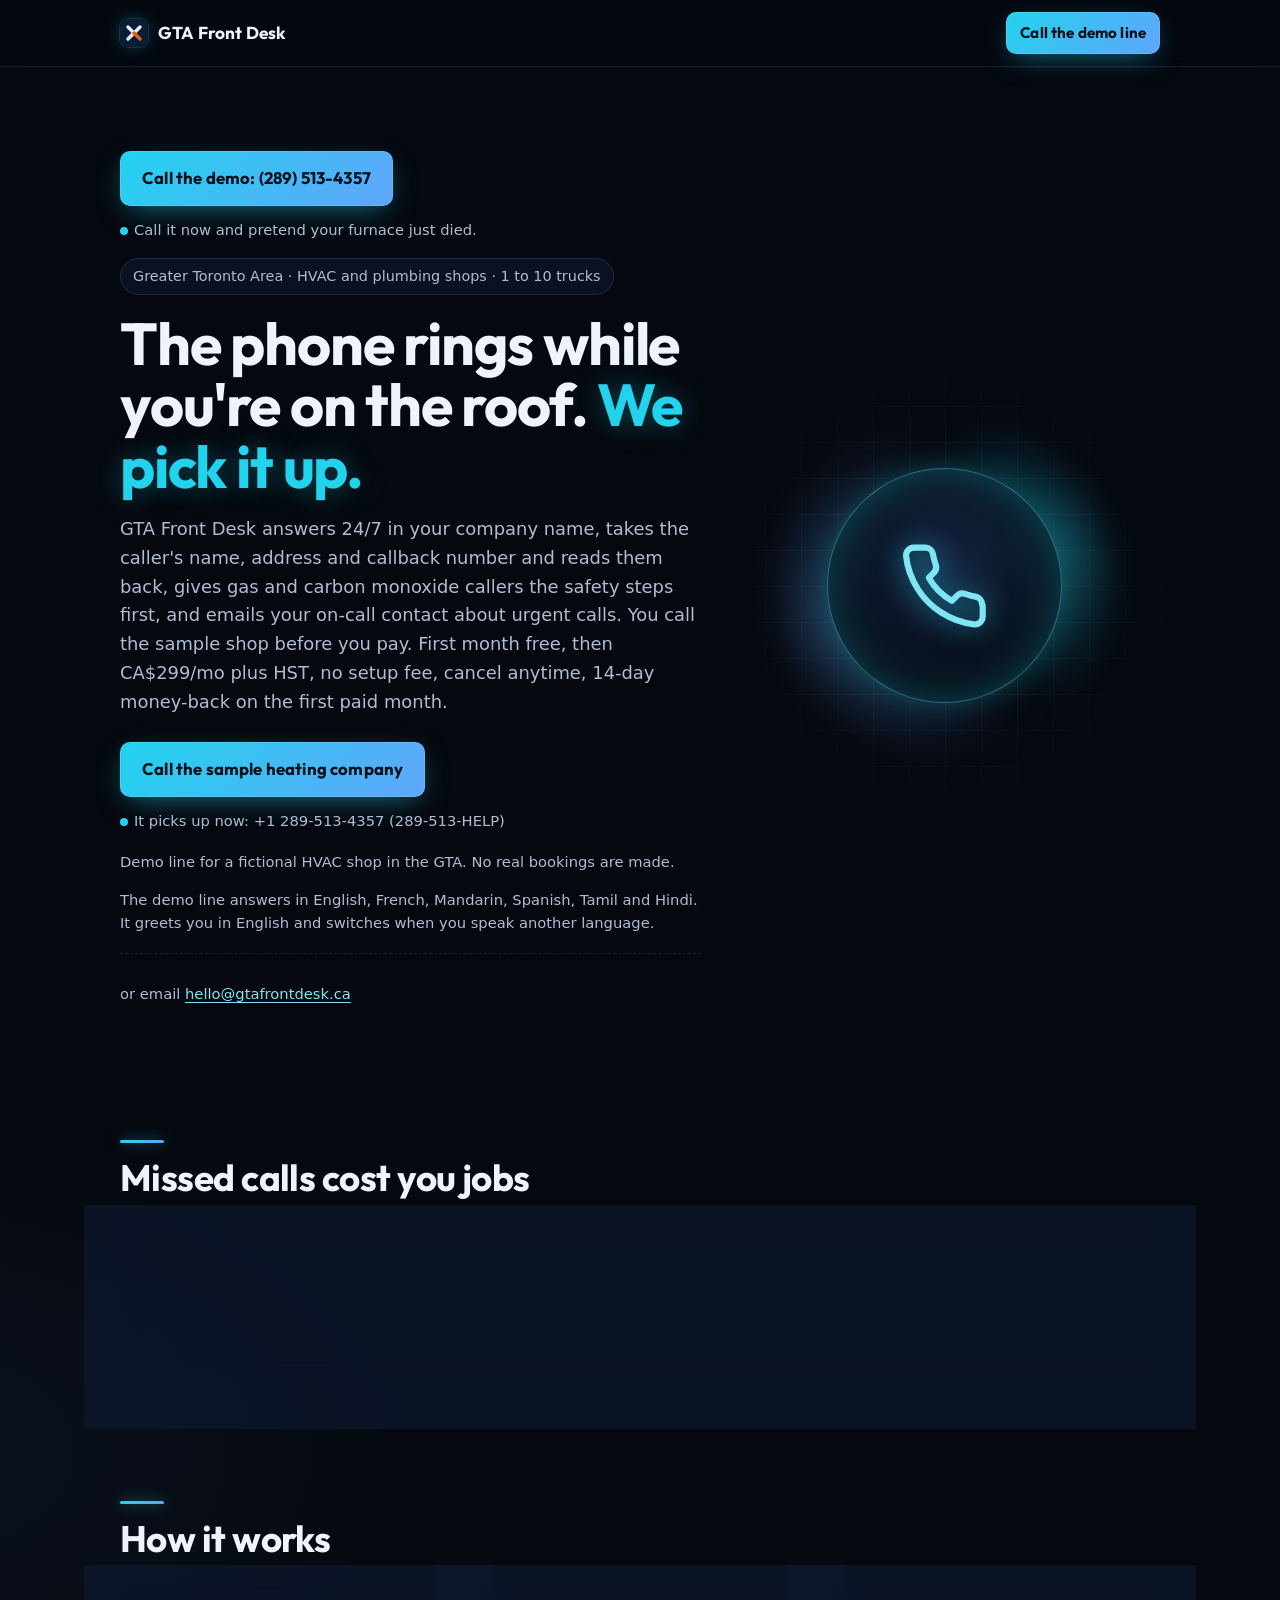
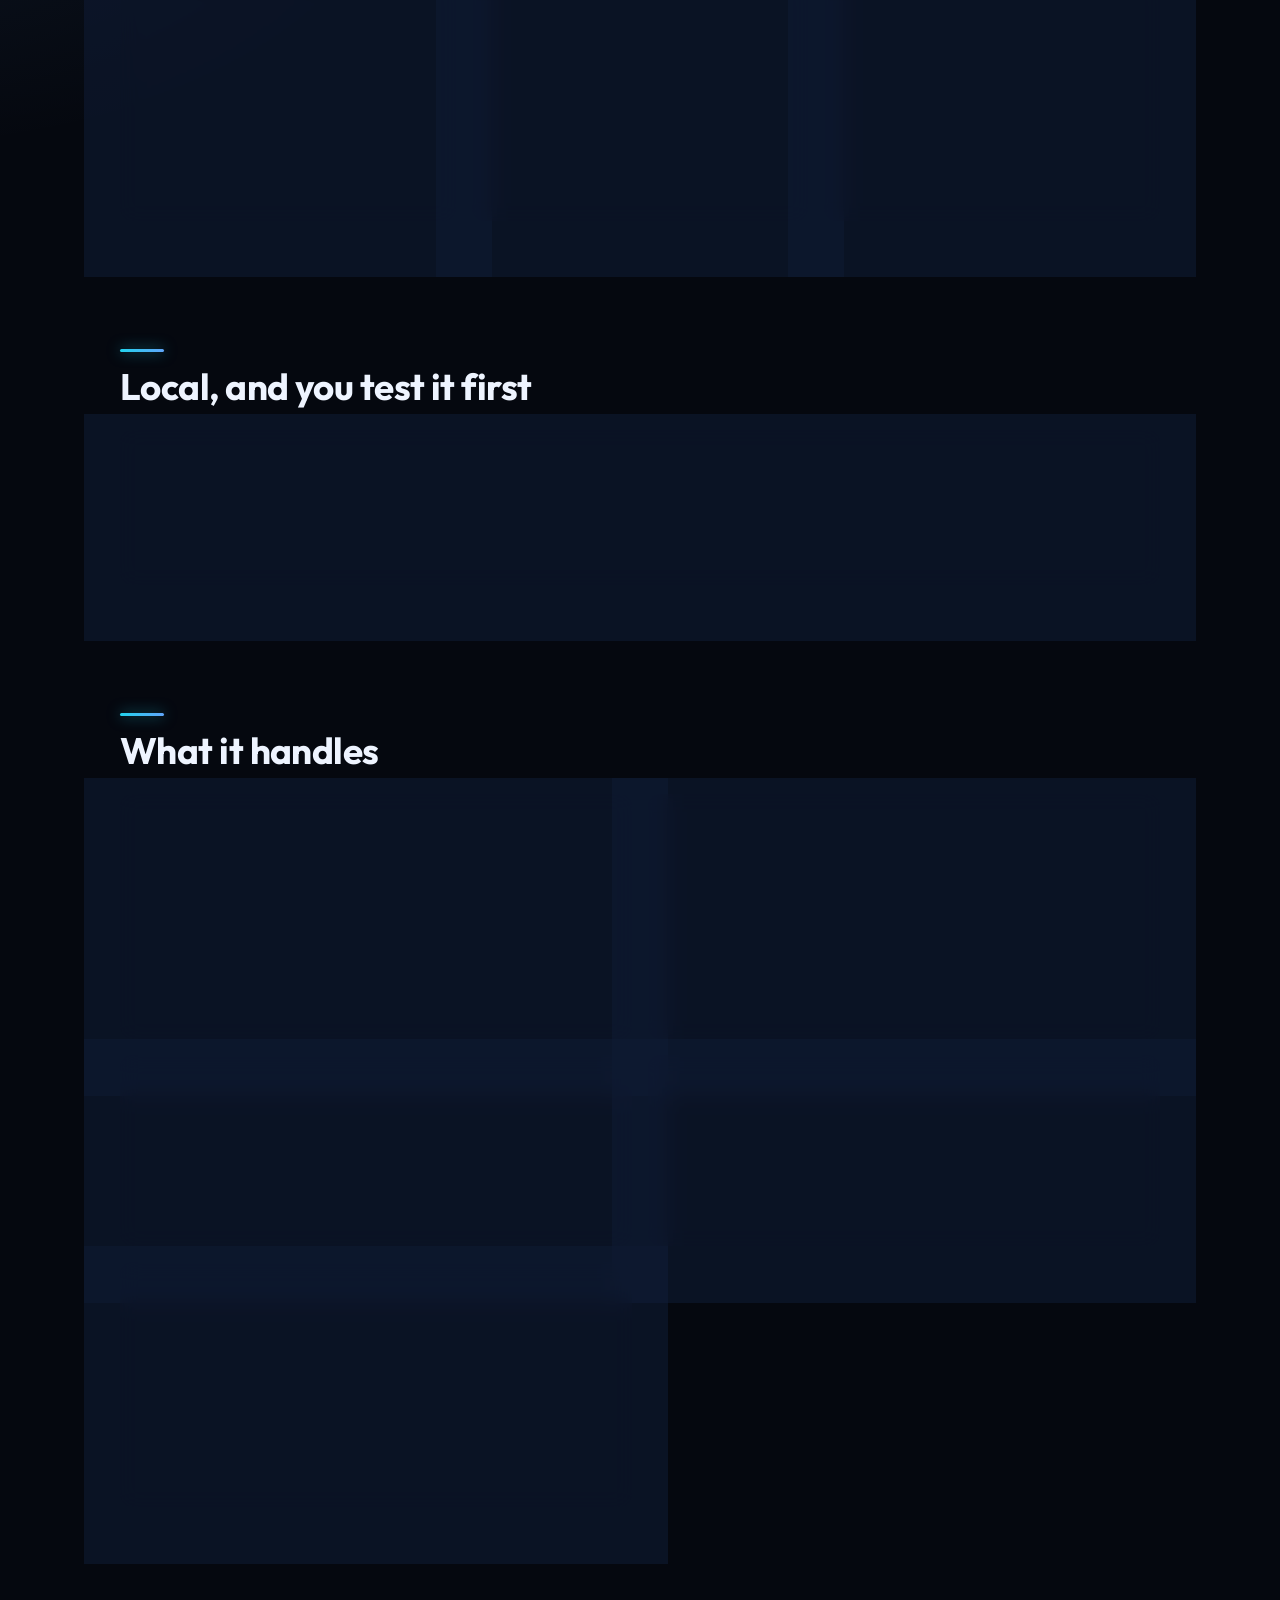
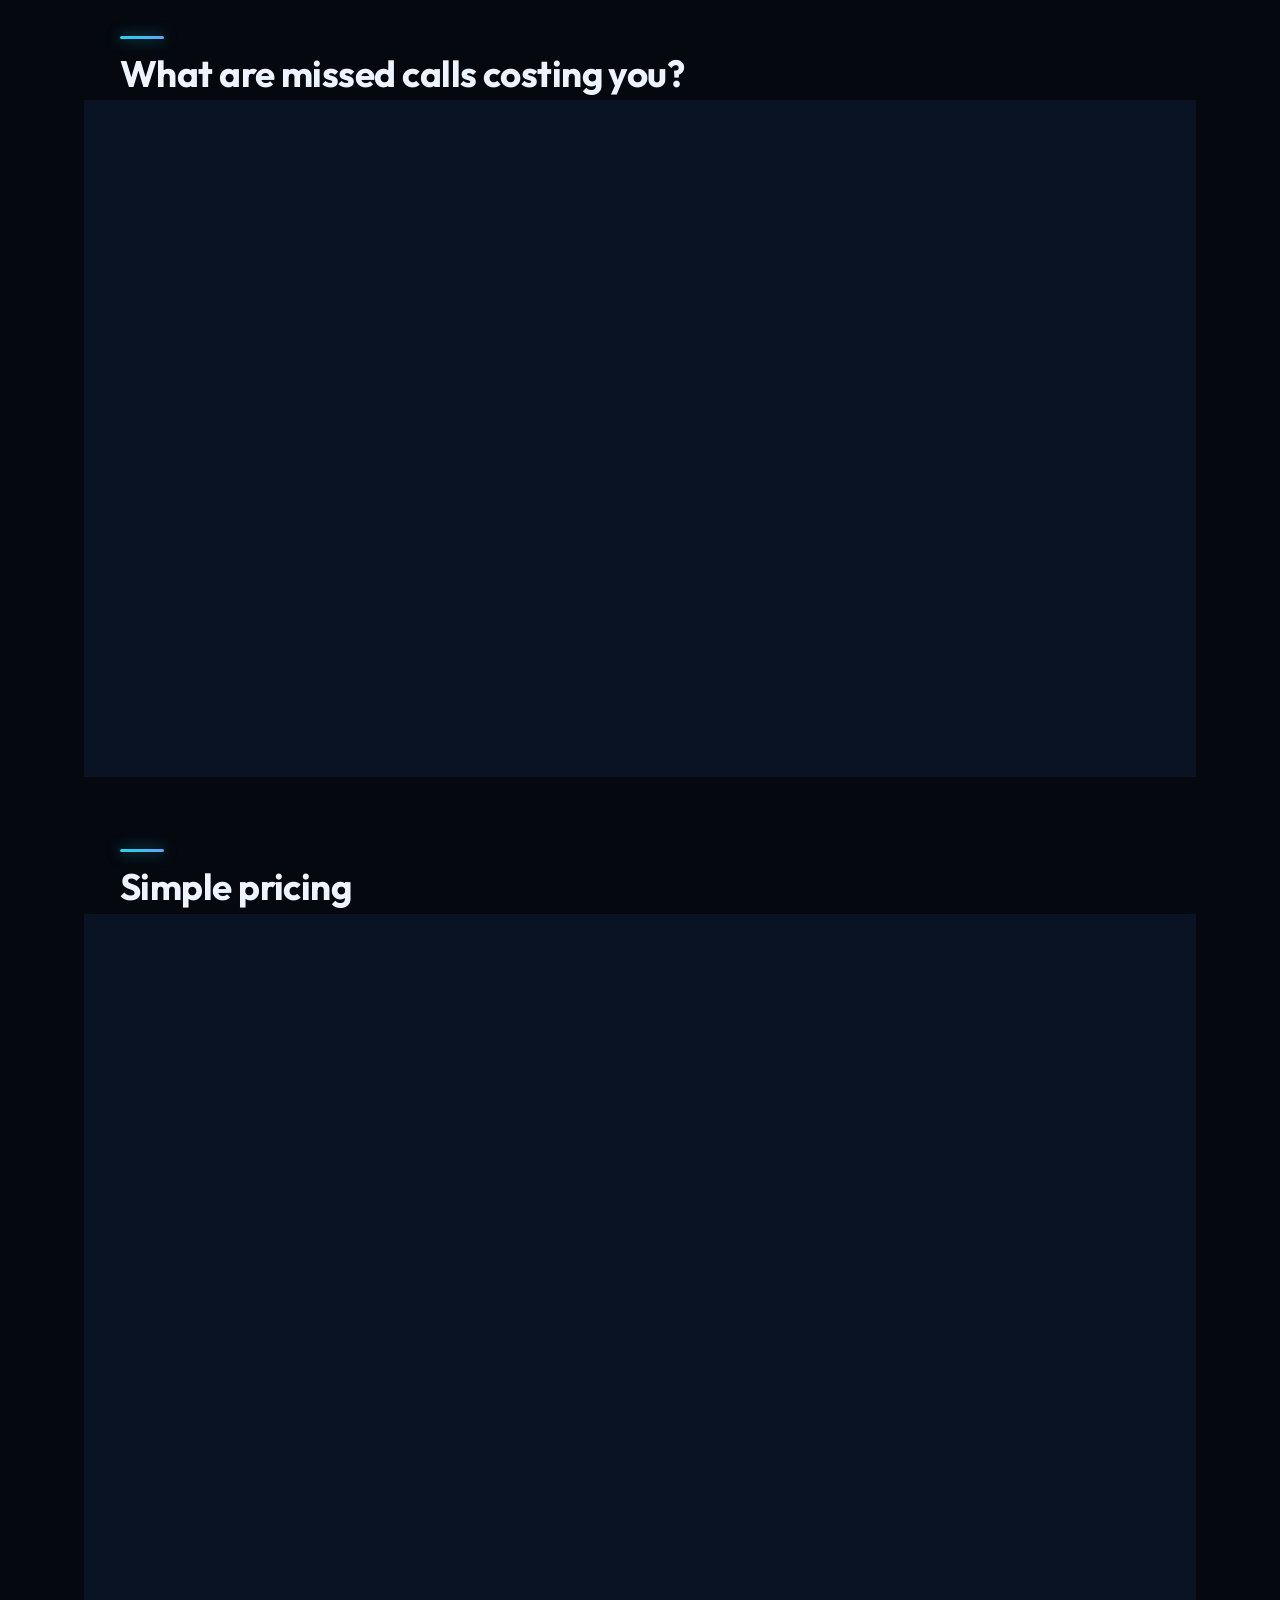
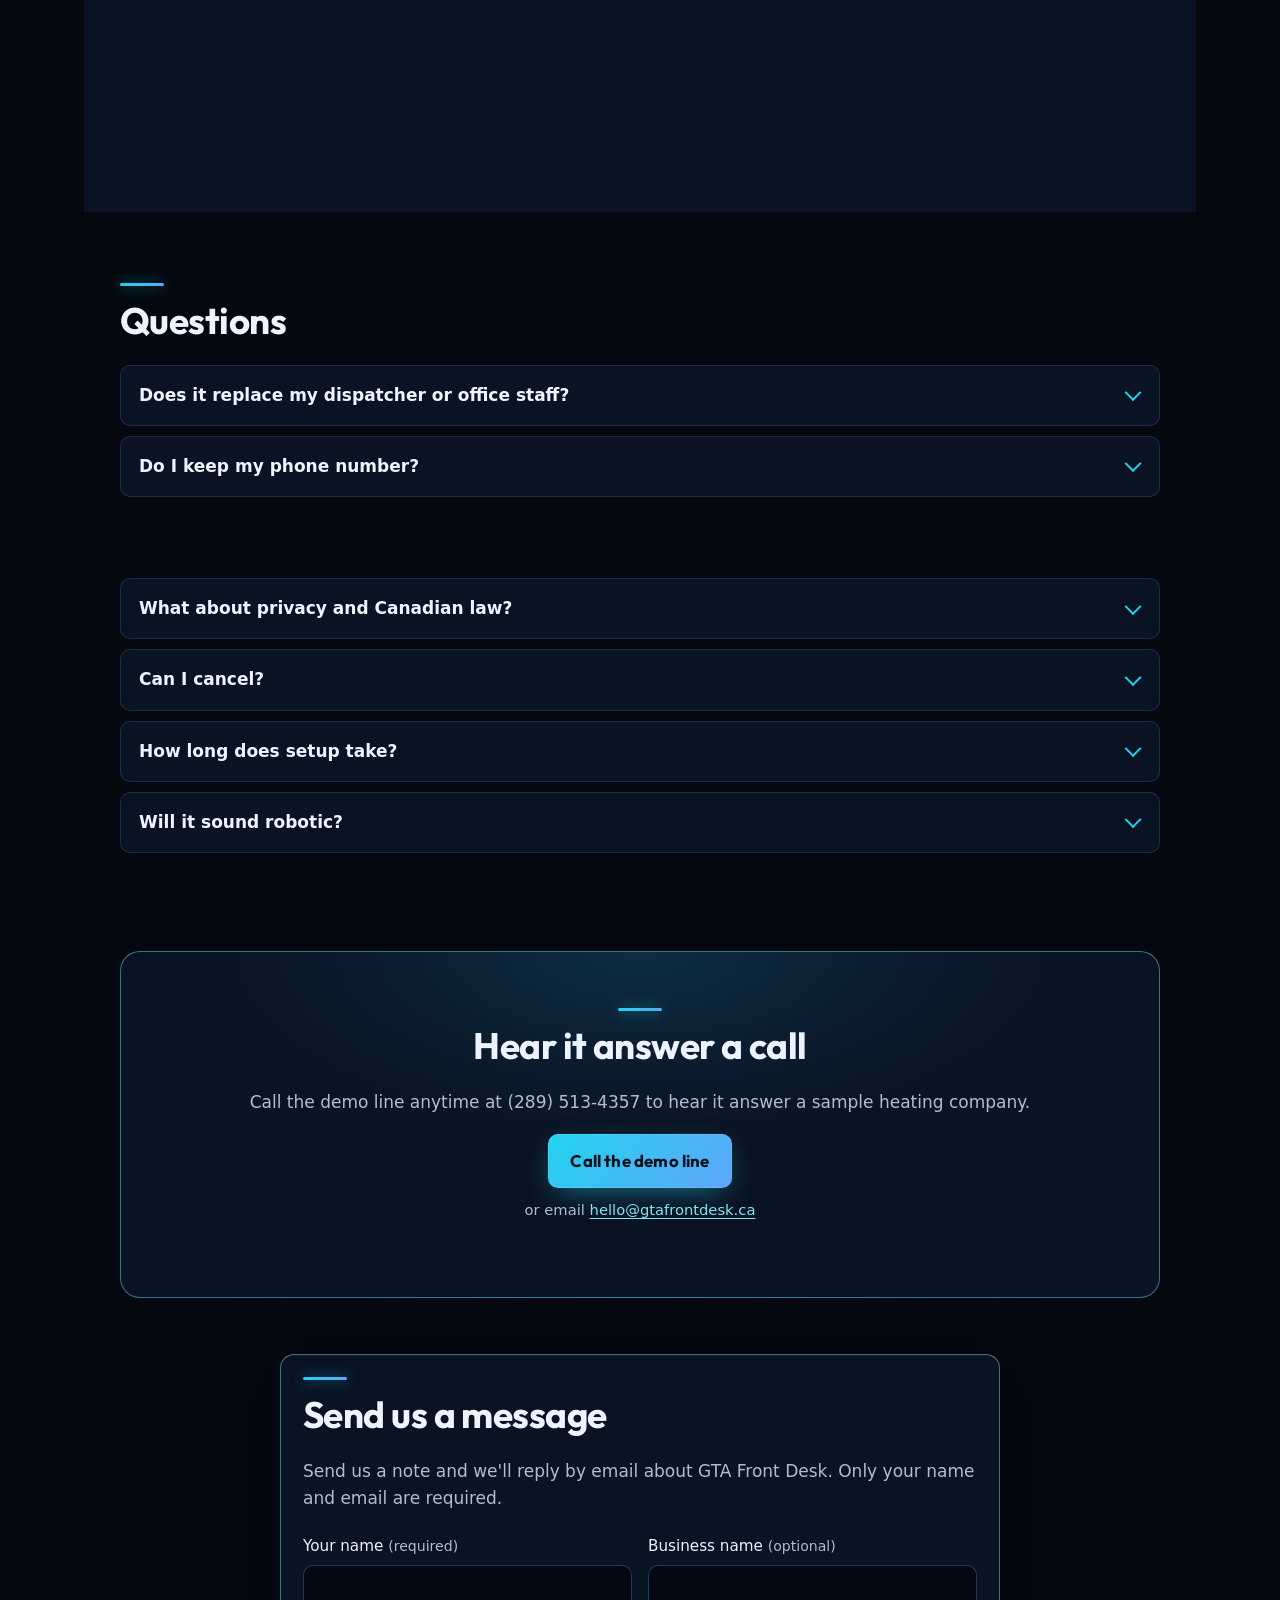
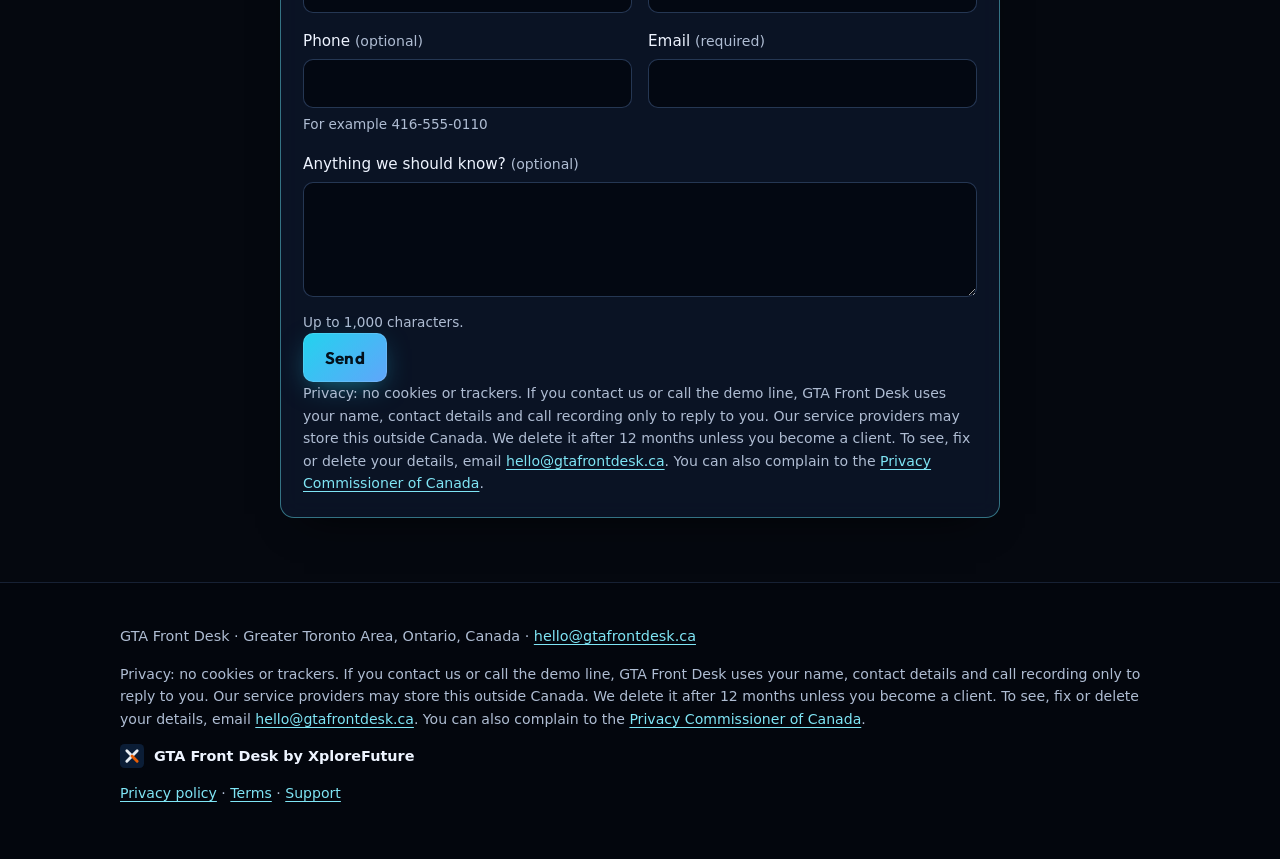
==== commit f883f5f4: "Price reads CA$299/mo plus HST (draft, NOT for deploy)" ====
--- a/index.html
+++ b/index.html
@@ -4,7 +4,7 @@
 <meta charset="utf-8">
 <meta name="viewport" content="width=device-width, initial-scale=1">
 <title>GTA Front Desk | AI front desk for GTA HVAC &amp; plumbing</title>
-<meta name="description" content="Done-for-you AI front desk for GTA HVAC and plumbing shops. Answers 24/7 in your name, gives gas/CO safety steps first, emails you urgent calls. First month free, then $299 CAD/mo.">
+<meta name="description" content="Done-for-you AI front desk for GTA HVAC and plumbing shops. Answers 24/7 in your name, gives gas/CO safety steps first, emails you urgent calls. First month free, then CA$299/mo plus HST.">
 <link rel="canonical" href="https://gtafrontdesk.ca/">
 <meta name="theme-color" content="#05080F">
 <meta property="og:type" content="website">
@@ -39,7 +39,7 @@
       <p class="demo-first"><a class="btn" href="tel:+12895134357">Call the demo: (289) 513-4357</a> <span class="sub"><span class="live" aria-hidden="true"></span>Call it now and pretend your furnace just died.</span></p>
       <p class="eyebrow">Greater Toronto Area · HVAC and plumbing shops · 1 to 10 trucks</p>
       <h1 id="h1">The phone rings while you're on the roof. <em>We pick it up.</em></h1>
-      <p class="lede">GTA Front Desk answers 24/7 in your company name, takes the caller's name, address and callback number and reads them back, gives gas and carbon monoxide callers the safety steps first, and emails your on-call contact about urgent calls. You call the sample shop before you pay. First month free, then CA$299/mo, no setup fee, cancel anytime, 14-day money-back on the first paid month.</p>
+      <p class="lede">GTA Front Desk answers 24/7 in your company name, takes the caller's name, address and callback number and reads them back, gives gas and carbon monoxide callers the safety steps first, and emails your on-call contact about urgent calls. You call the sample shop before you pay. First month free, then CA$299/mo plus HST, no setup fee, cancel anytime, 14-day money-back on the first paid month.</p>
       <p><a class="btn" href="tel:+12895134357">Call the sample heating company</a> <span class="sub"><span class="live" aria-hidden="true"></span>It picks up now: +1 289-513-4357 (289-513-HELP)</span></p>
       <p class="sub">Demo line for a fictional HVAC shop in the GTA. No real bookings are made.</p>
       <p class="sub langs">The demo line answers in English, French, Mandarin, Spanish, Tamil and Hindi. It greets you in English and switches when you speak another language.</p>
@@ -56,7 +56,7 @@
     <section aria-labelledby="missed-h">
       <h2 id="missed-h">Missed calls cost you jobs</h2>
       <div class="card">
-        <p>Home-service businesses miss about 27% of their calls, and fewer than 3% of callers who hit voicemail leave a message. They just call the next shop. One saved furnace call pays for the month. First month free, then CA$299/mo, no setup fee, cancel anytime, 14-day money-back on the first paid month.</p>
+        <p>Home-service businesses miss about 27% of their calls, and fewer than 3% of callers who hit voicemail leave a message. They just call the next shop. One saved furnace call pays for the month. First month free, then CA$299/mo plus HST, no setup fee, cancel anytime, 14-day money-back on the first paid month.</p>
         <p class="sub">Source: <a href="https://www.invoca.com/blog/how-much-missed-sales-calls-cost-home-services-businesses" rel="noopener">Invoca call data</a> (vendor-published).</p>
       </div>
     </section>
@@ -111,13 +111,13 @@
     <section aria-labelledby="pricing">
       <h2 id="pricing">Simple pricing</h2>
       <div class="card pricing-card">
-        <p class="price">$299 <small>CAD / month</small></p>
+        <p class="price">$299 <small>CAD / month plus HST</small></p>
         <p style="color:var(--muted);margin-top:8px">No setup fee. Includes up to 600 minutes of calls a month.</p>
-        <p class="refund">First month free, then CA$299/mo, no setup fee, cancel anytime, 14-day money-back on the first paid month. Cancel before the free month ends and you pay nothing. If it's not right for your shop, email us within 14 days of your first paid month's charge for a full refund of that month.</p>
+        <p class="refund">First month free, then CA$299/mo plus HST, no setup fee, cancel anytime, 14-day money-back on the first paid month. Cancel before the free month ends and you pay nothing. If it's not right for your shop, email us within 14 days of your first paid month's charge for a full refund of that month.</p>
         <div class="strip" role="table" aria-label="Price compared with human answering services">
           <div role="row"><span role="cell"><a href="https://www.ruby.com/plans-and-pricing/">Ruby</a> (human, their page)</span><span role="cell">$250 USD for 50 minutes, $720 for 200</span></div>
           <div role="row"><span role="cell"><a href="https://smith.ai/pricing/receptionists">Smith.ai</a> human</span><span role="cell">$300 USD for 30 calls</span></div>
-          <div role="row" class="us"><span role="cell">GTA Front Desk</span><span role="cell">$299 CAD a month, answers 24/7, up to 600 minutes, no setup fee</span></div>
+          <div role="row" class="us"><span role="cell">GTA Front Desk</span><span role="cell">CA$299/mo plus HST, answers 24/7, up to 600 minutes, no setup fee</span></div>
         </div>
         <p class="fine">Competitor prices as published on their pricing pages, checked Oct 3, 2026. Prices change.</p>
         <ul class="ticks">
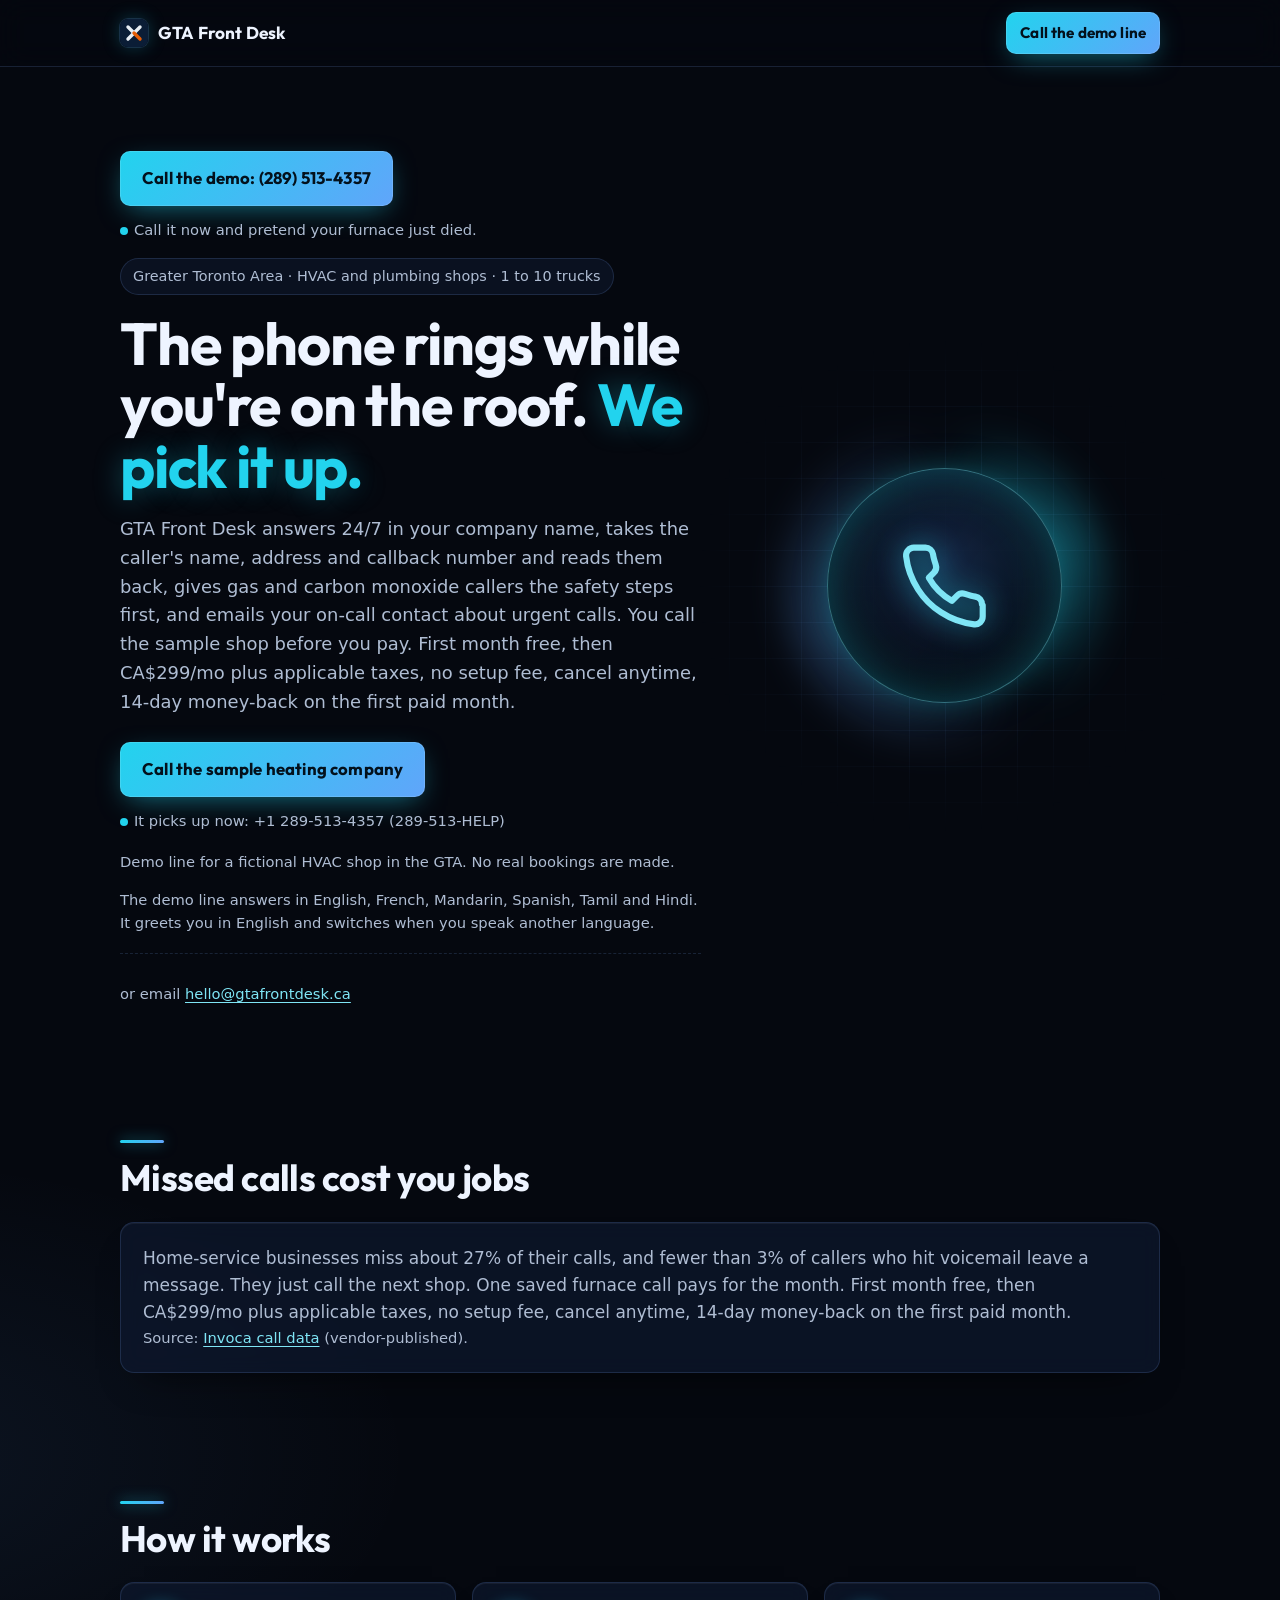
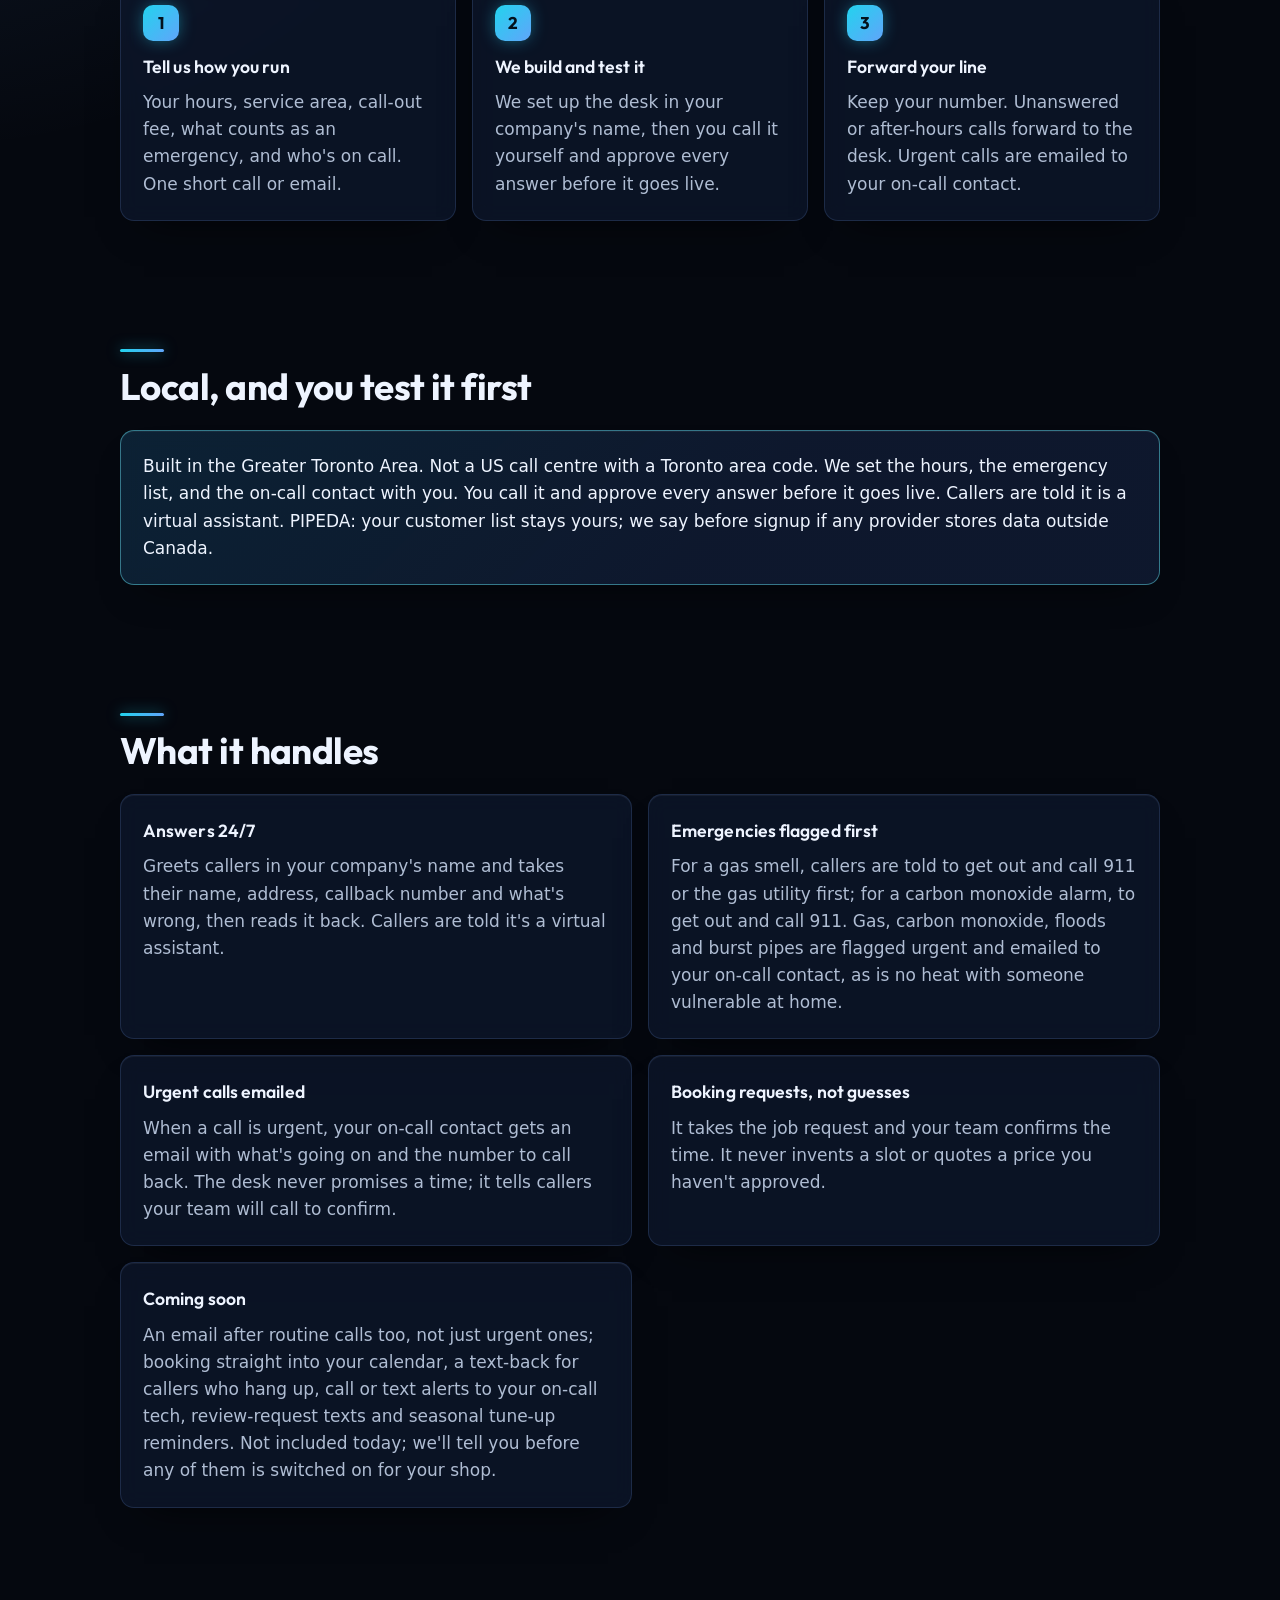
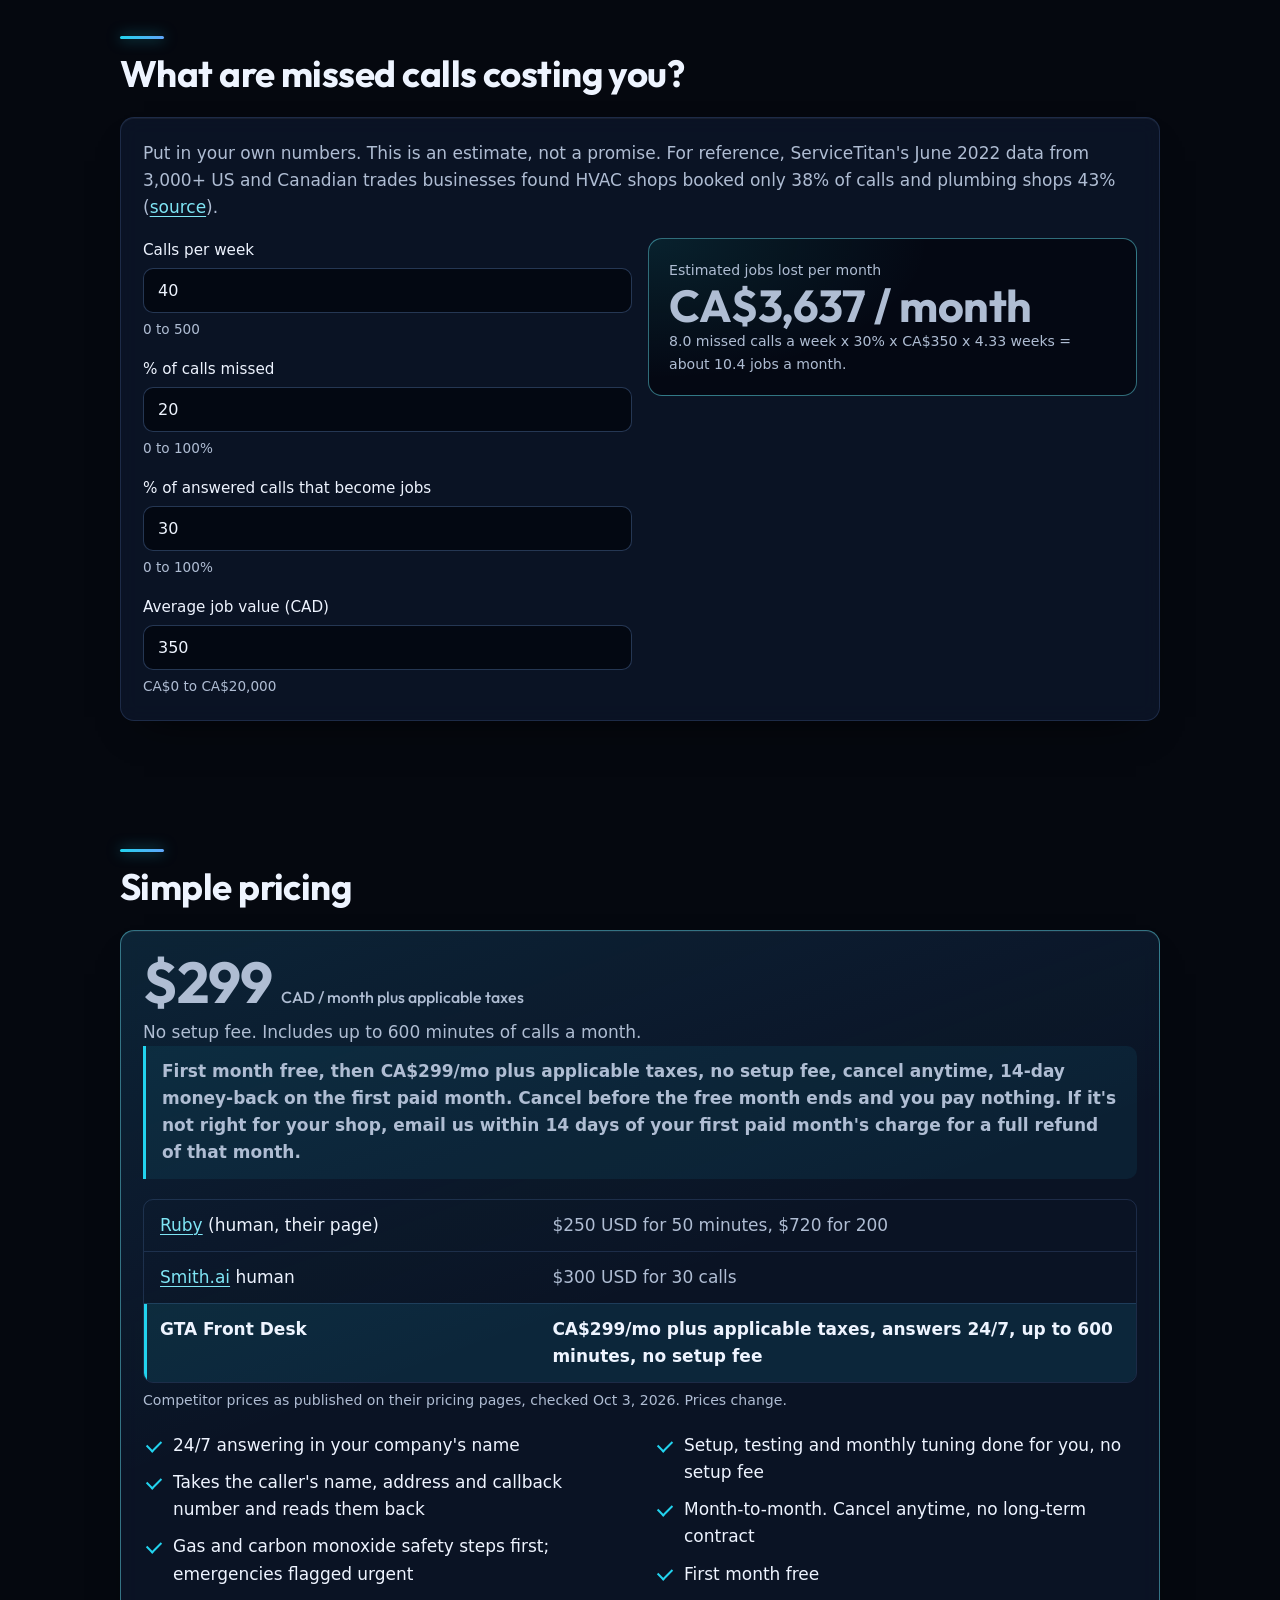
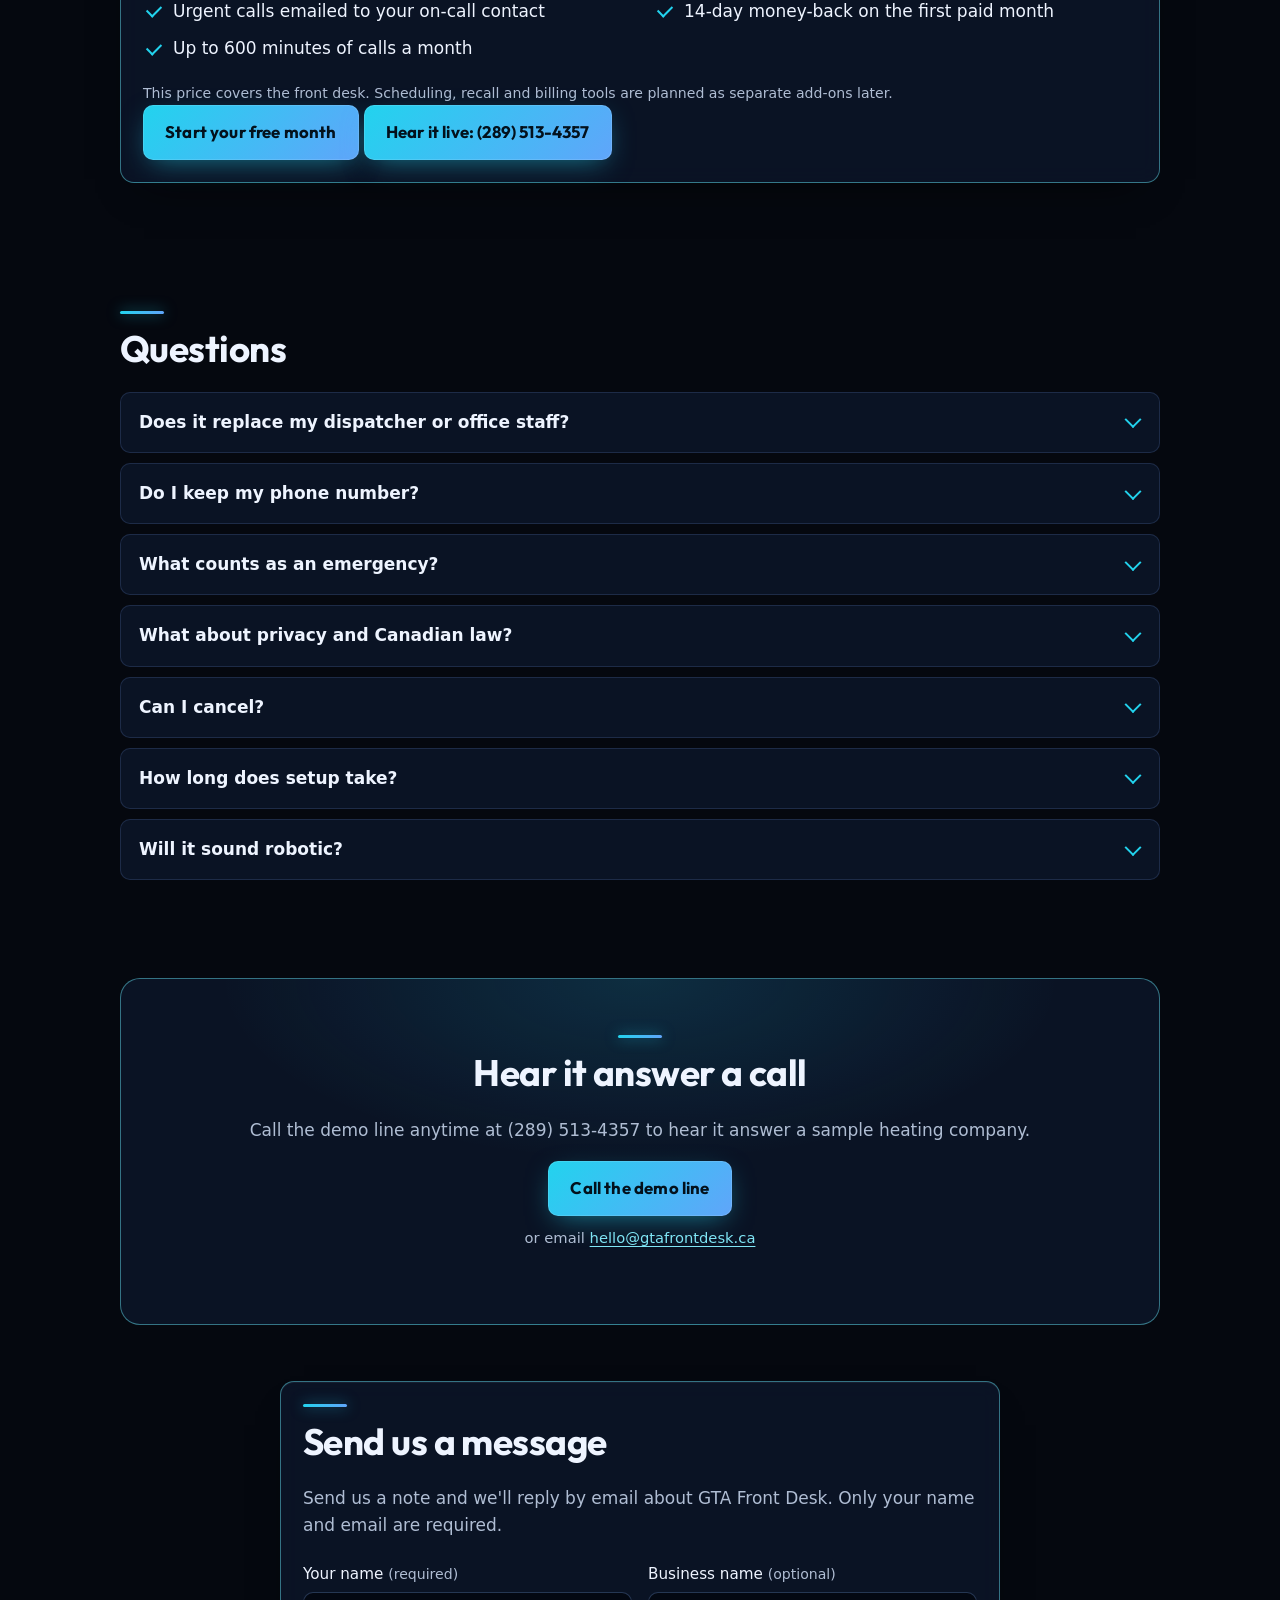
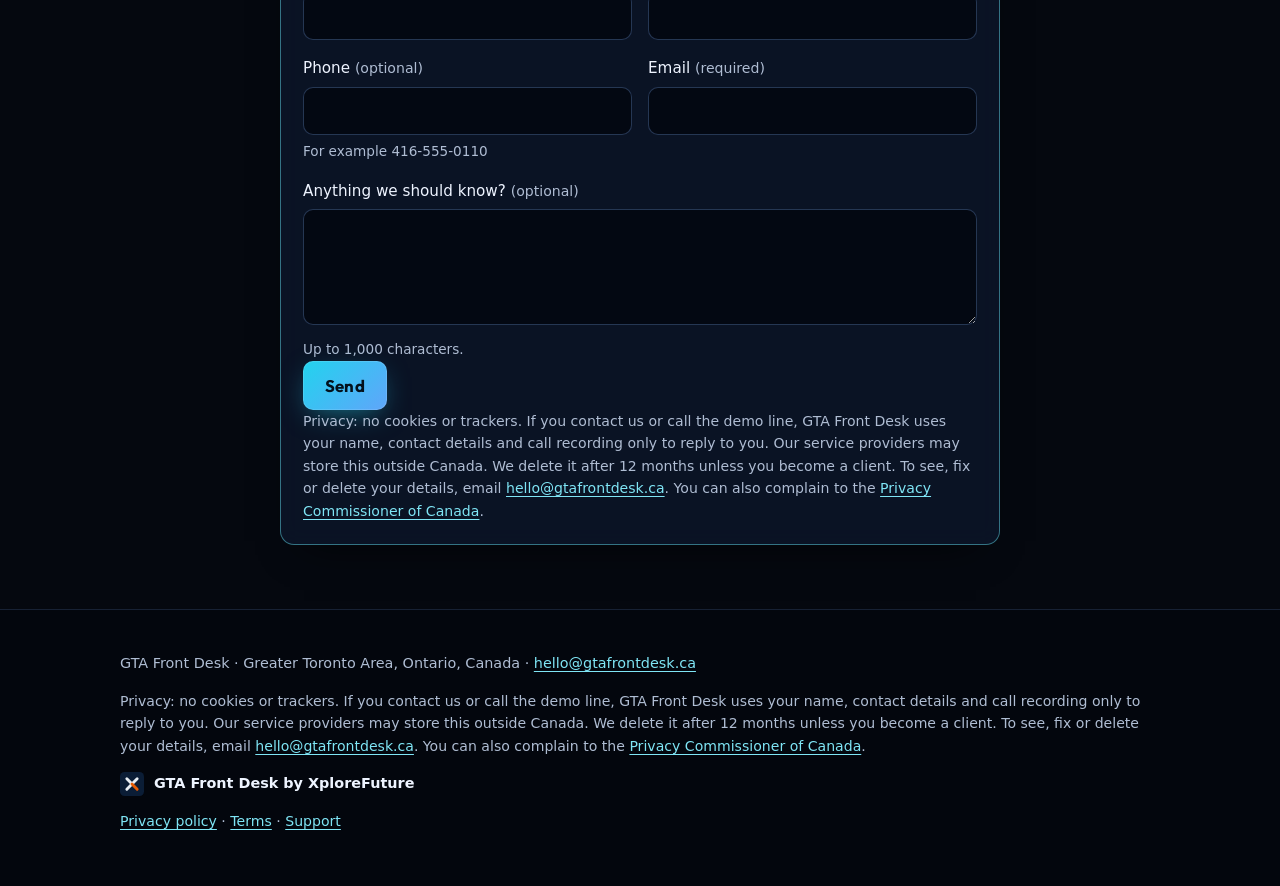
==== commit 5595a1a9: "Live Stripe free-trial link; price reads plus applicable taxes" ====
--- a/index.html
+++ b/index.html
@@ -4,7 +4,7 @@
 <meta charset="utf-8">
 <meta name="viewport" content="width=device-width, initial-scale=1">
 <title>GTA Front Desk | AI front desk for GTA HVAC &amp; plumbing</title>
-<meta name="description" content="Done-for-you AI front desk for GTA HVAC and plumbing shops. Answers 24/7 in your name, gives gas/CO safety steps first, emails you urgent calls. First month free, then CA$299/mo plus HST.">
+<meta name="description" content="Done-for-you AI front desk for GTA HVAC and plumbing shops. Answers 24/7 in your name, gives gas/CO safety steps first, emails you urgent calls. First month free, then CA$299/mo plus applicable taxes.">
 <link rel="canonical" href="https://gtafrontdesk.ca/">
 <meta name="theme-color" content="#05080F">
 <meta property="og:type" content="website">
@@ -39,7 +39,7 @@
       <p class="demo-first"><a class="btn" href="tel:+12895134357">Call the demo: (289) 513-4357</a> <span class="sub"><span class="live" aria-hidden="true"></span>Call it now and pretend your furnace just died.</span></p>
       <p class="eyebrow">Greater Toronto Area · HVAC and plumbing shops · 1 to 10 trucks</p>
       <h1 id="h1">The phone rings while you're on the roof. <em>We pick it up.</em></h1>
-      <p class="lede">GTA Front Desk answers 24/7 in your company name, takes the caller's name, address and callback number and reads them back, gives gas and carbon monoxide callers the safety steps first, and emails your on-call contact about urgent calls. You call the sample shop before you pay. First month free, then CA$299/mo plus HST, no setup fee, cancel anytime, 14-day money-back on the first paid month.</p>
+      <p class="lede">GTA Front Desk answers 24/7 in your company name, takes the caller's name, address and callback number and reads them back, gives gas and carbon monoxide callers the safety steps first, and emails your on-call contact about urgent calls. You call the sample shop before you pay. First month free, then CA$299/mo plus applicable taxes, no setup fee, cancel anytime, 14-day money-back on the first paid month.</p>
       <p><a class="btn" href="tel:+12895134357">Call the sample heating company</a> <span class="sub"><span class="live" aria-hidden="true"></span>It picks up now: +1 289-513-4357 (289-513-HELP)</span></p>
       <p class="sub">Demo line for a fictional HVAC shop in the GTA. No real bookings are made.</p>
       <p class="sub langs">The demo line answers in English, French, Mandarin, Spanish, Tamil and Hindi. It greets you in English and switches when you speak another language.</p>
@@ -56,7 +56,7 @@
     <section aria-labelledby="missed-h">
       <h2 id="missed-h">Missed calls cost you jobs</h2>
       <div class="card">
-        <p>Home-service businesses miss about 27% of their calls, and fewer than 3% of callers who hit voicemail leave a message. They just call the next shop. One saved furnace call pays for the month. First month free, then CA$299/mo plus HST, no setup fee, cancel anytime, 14-day money-back on the first paid month.</p>
+        <p>Home-service businesses miss about 27% of their calls, and fewer than 3% of callers who hit voicemail leave a message. They just call the next shop. One saved furnace call pays for the month. First month free, then CA$299/mo plus applicable taxes, no setup fee, cancel anytime, 14-day money-back on the first paid month.</p>
         <p class="sub">Source: <a href="https://www.invoca.com/blog/how-much-missed-sales-calls-cost-home-services-businesses" rel="noopener">Invoca call data</a> (vendor-published).</p>
       </div>
     </section>
@@ -111,13 +111,13 @@
     <section aria-labelledby="pricing">
       <h2 id="pricing">Simple pricing</h2>
       <div class="card pricing-card">
-        <p class="price">$299 <small>CAD / month plus HST</small></p>
+        <p class="price">$299 <small>CAD / month plus applicable taxes</small></p>
         <p style="color:var(--muted);margin-top:8px">No setup fee. Includes up to 600 minutes of calls a month.</p>
-        <p class="refund">First month free, then CA$299/mo plus HST, no setup fee, cancel anytime, 14-day money-back on the first paid month. Cancel before the free month ends and you pay nothing. If it's not right for your shop, email us within 14 days of your first paid month's charge for a full refund of that month.</p>
+        <p class="refund">First month free, then CA$299/mo plus applicable taxes, no setup fee, cancel anytime, 14-day money-back on the first paid month. Cancel before the free month ends and you pay nothing. If it's not right for your shop, email us within 14 days of your first paid month's charge for a full refund of that month.</p>
         <div class="strip" role="table" aria-label="Price compared with human answering services">
           <div role="row"><span role="cell"><a href="https://www.ruby.com/plans-and-pricing/">Ruby</a> (human, their page)</span><span role="cell">$250 USD for 50 minutes, $720 for 200</span></div>
           <div role="row"><span role="cell"><a href="https://smith.ai/pricing/receptionists">Smith.ai</a> human</span><span role="cell">$300 USD for 30 calls</span></div>
-          <div role="row" class="us"><span role="cell">GTA Front Desk</span><span role="cell">CA$299/mo plus HST, answers 24/7, up to 600 minutes, no setup fee</span></div>
+          <div role="row" class="us"><span role="cell">GTA Front Desk</span><span role="cell">CA$299/mo plus applicable taxes, answers 24/7, up to 600 minutes, no setup fee</span></div>
         </div>
         <p class="fine">Competitor prices as published on their pricing pages, checked Oct 3, 2026. Prices change.</p>
         <ul class="ticks">
@@ -132,7 +132,7 @@
           <li>14-day money-back on the first paid month</li>
         </ul>
         <p class="fine">This price covers the front desk. Scheduling, recall and billing tools are planned as separate add-ons later.</p>
-        <a class="btn" href="TODO_STRIPE_LINK">Start your free month</a>
+        <a class="btn" href="https://buy.stripe.com/cNi14oelighpgMv0hkbAs01">Start your free month</a>
         <a class="btn" href="tel:+12895134357">Hear it live: (289) 513-4357</a>
       </div>
     </section>
